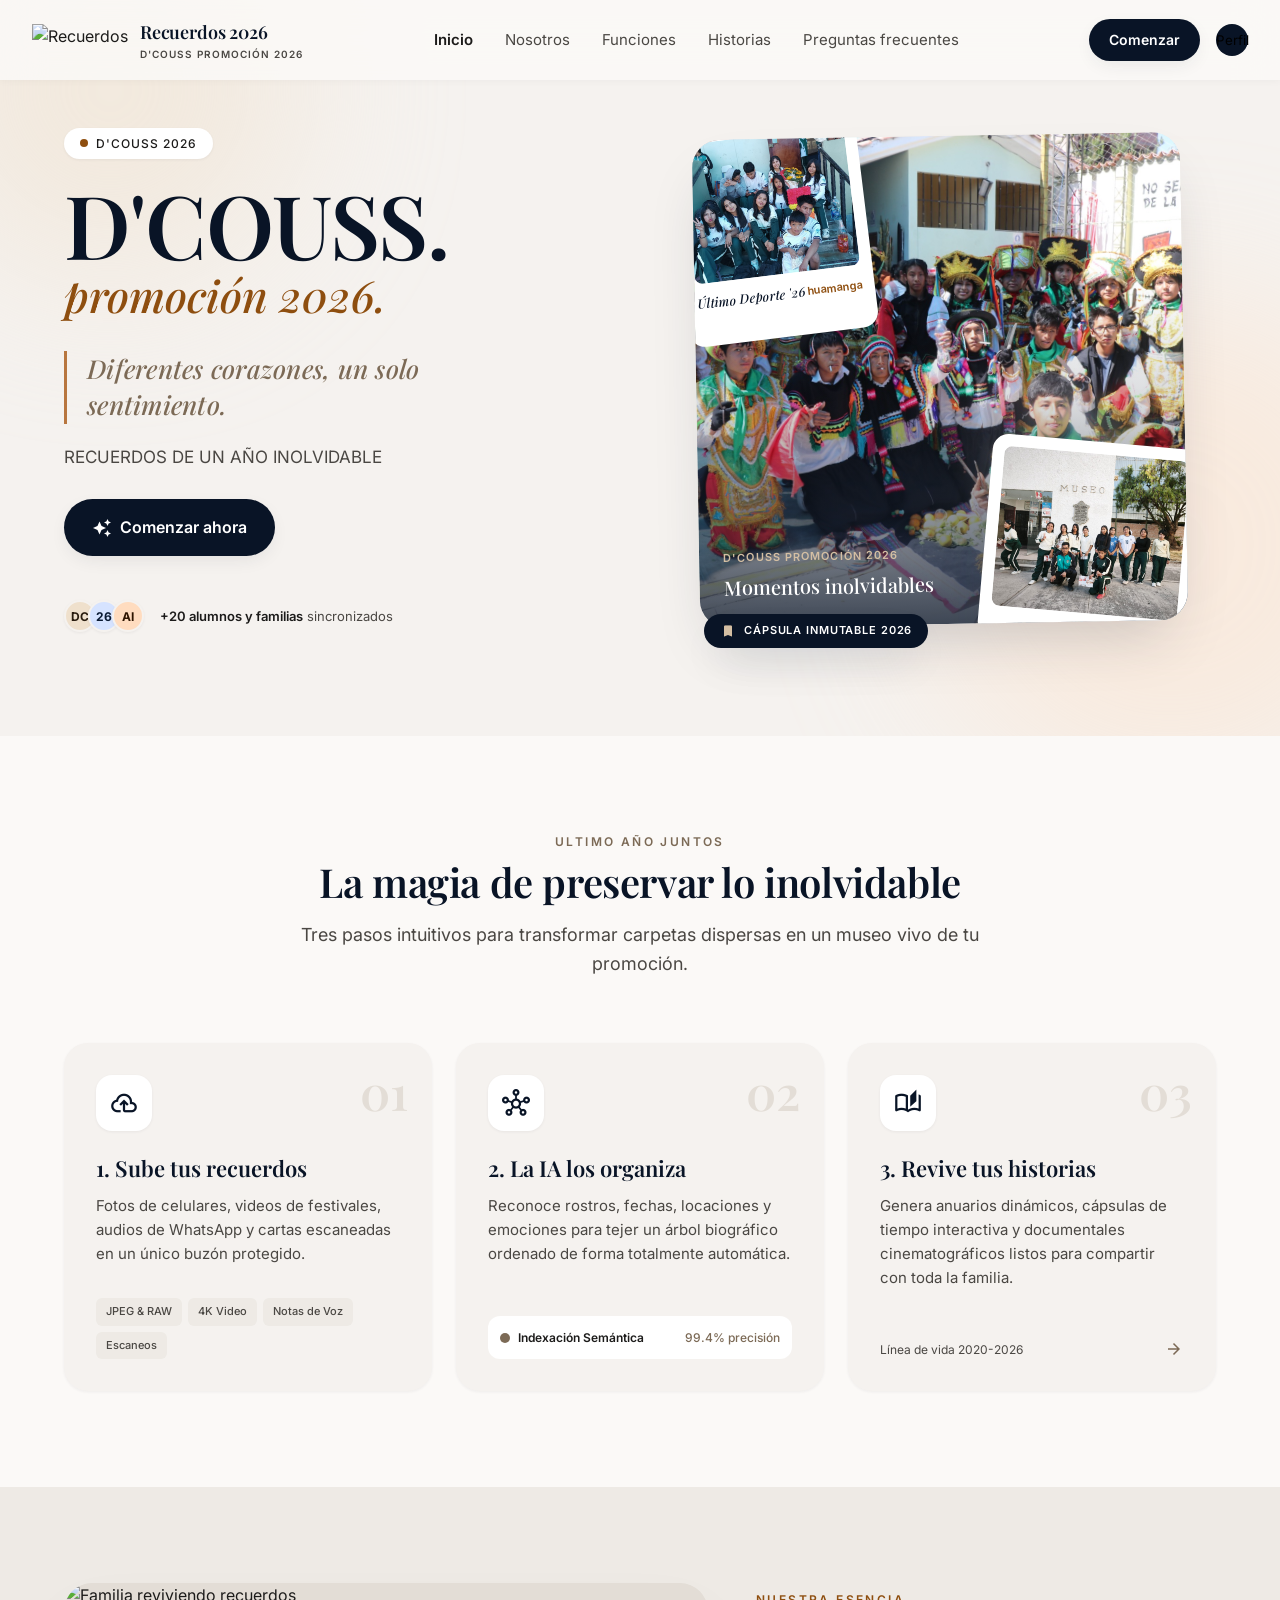
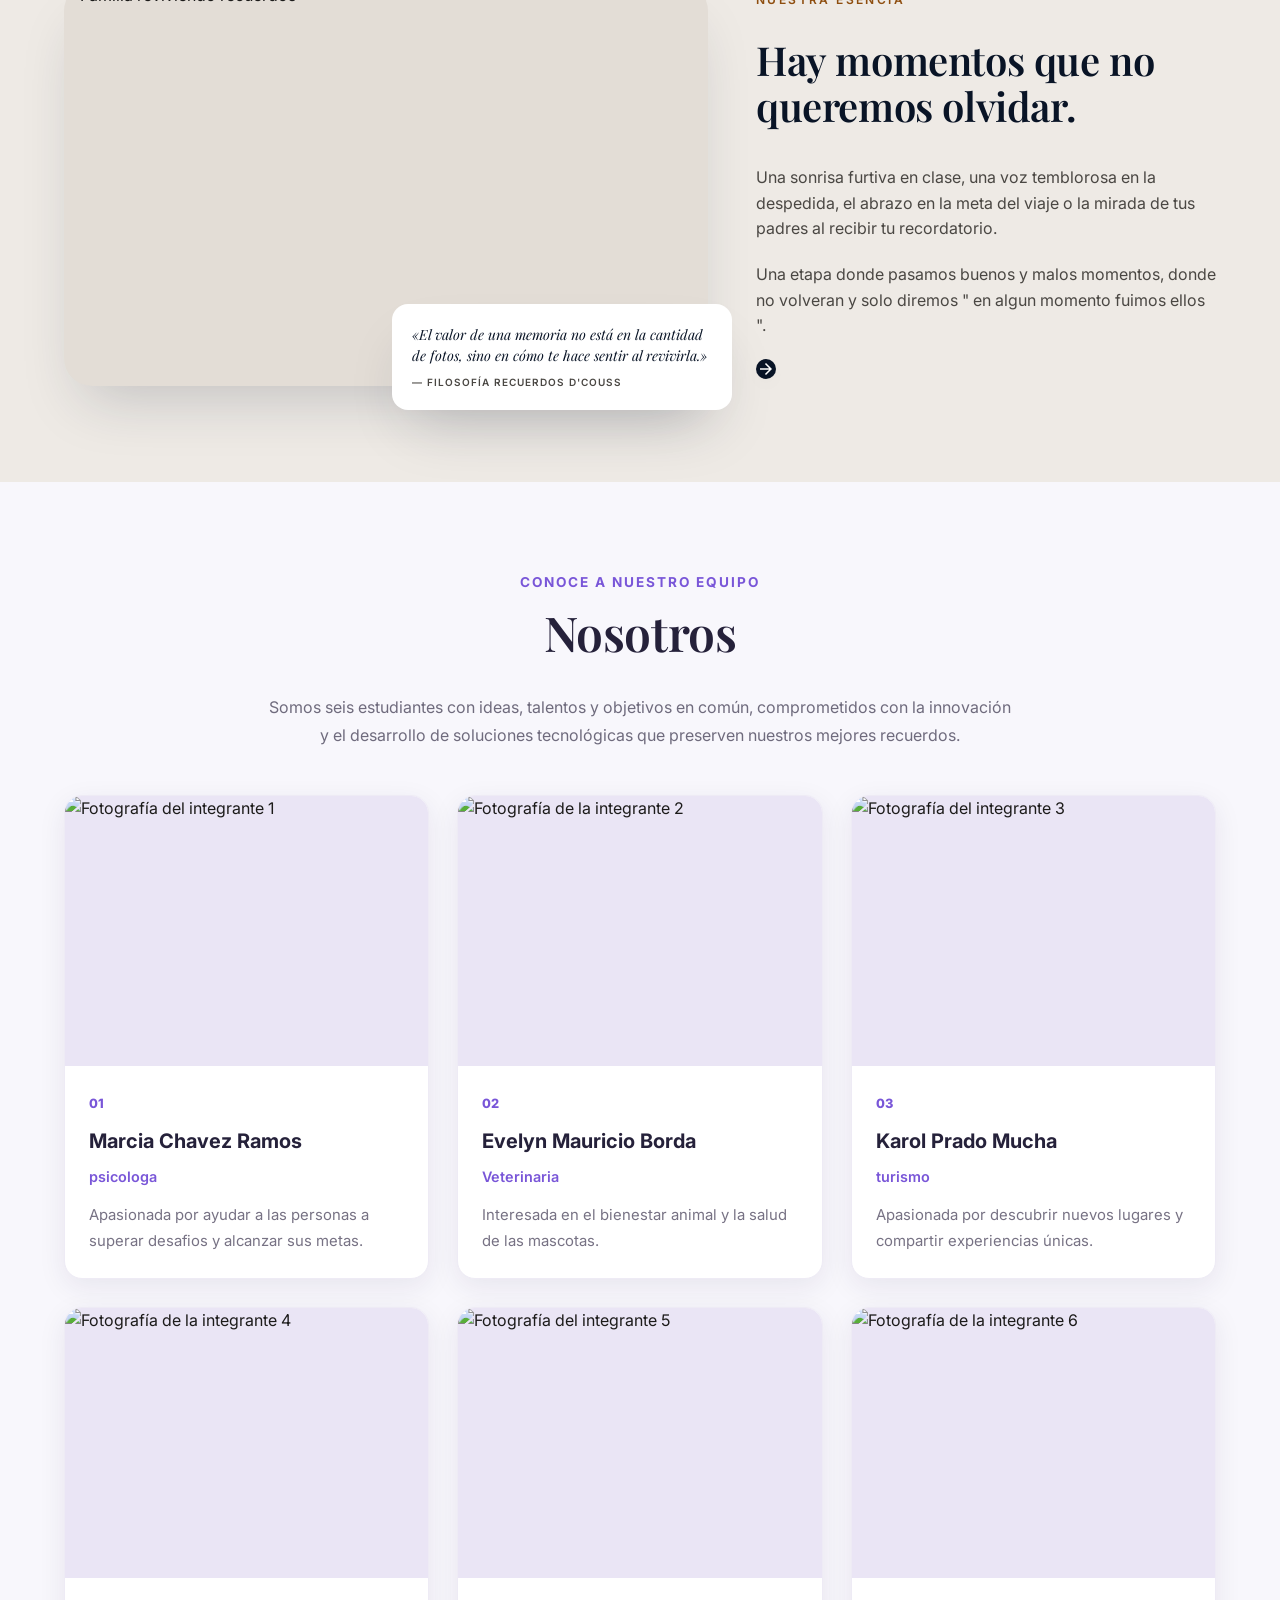
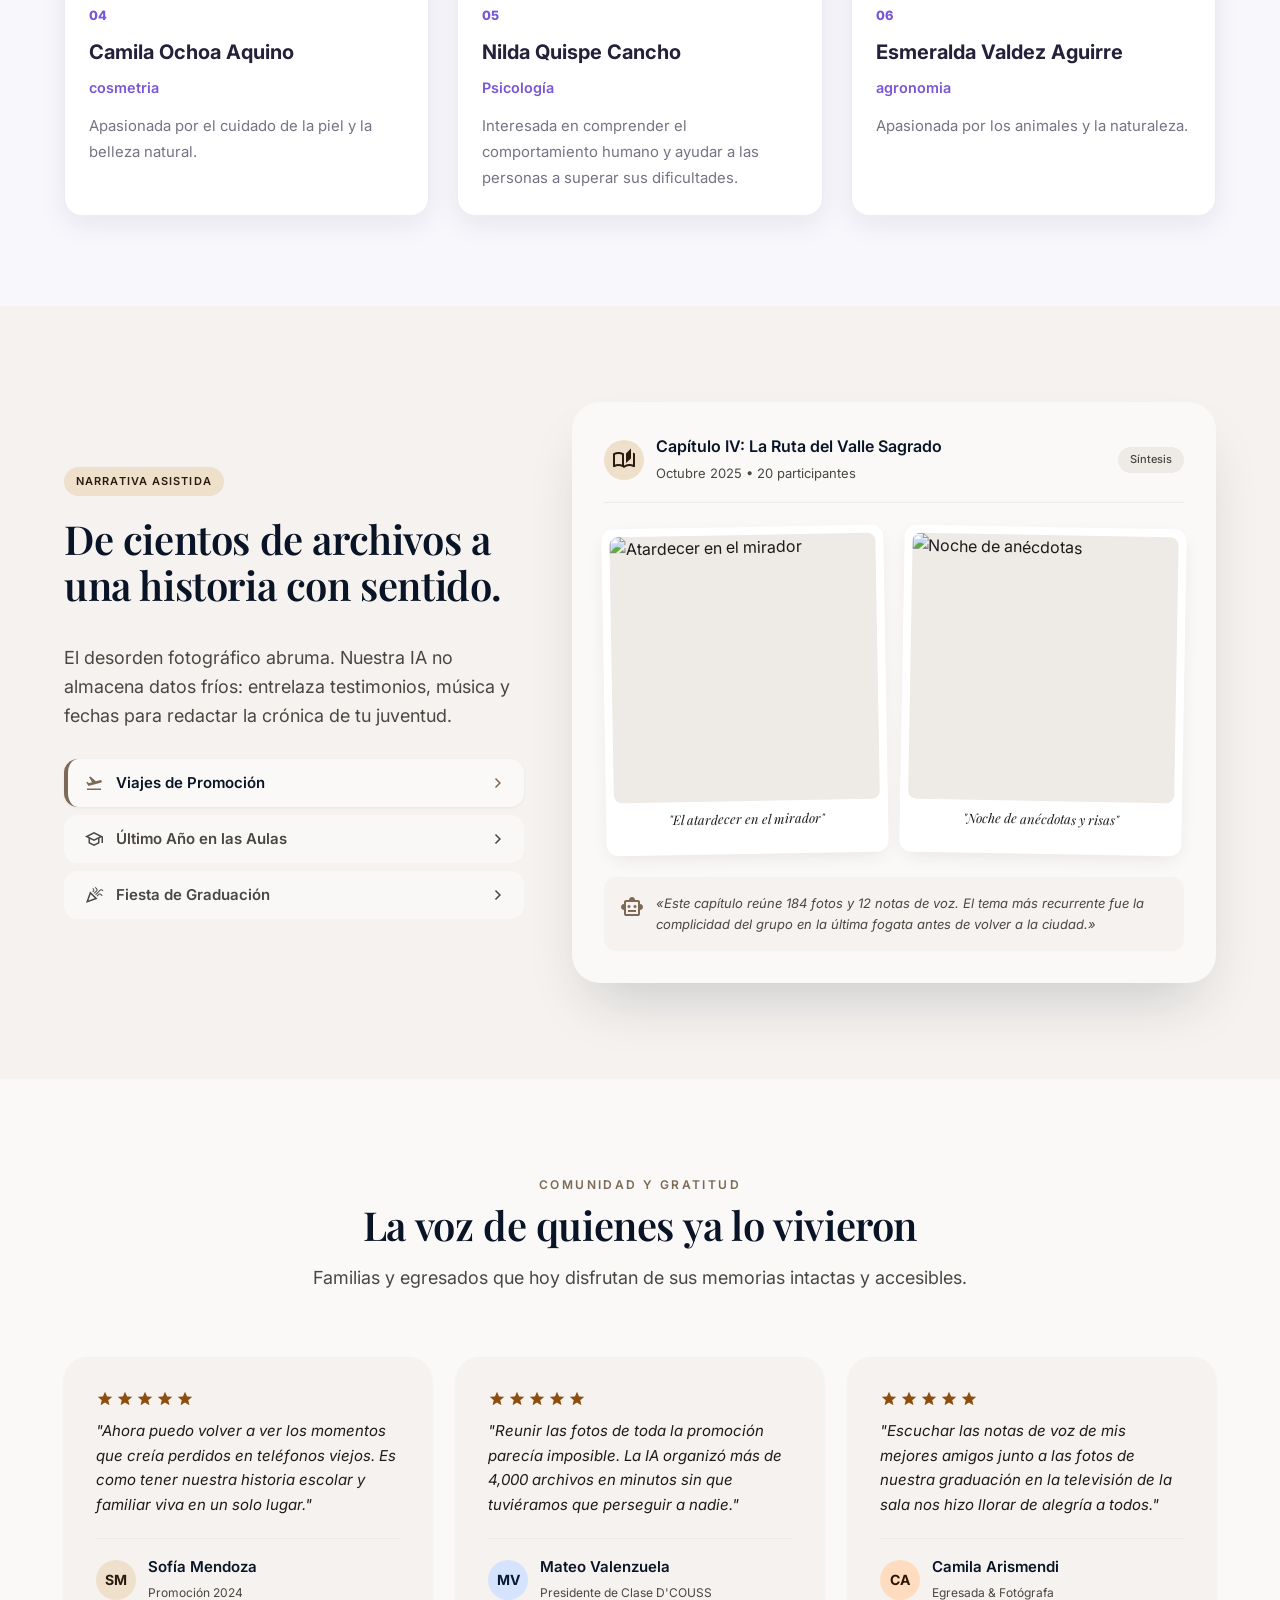
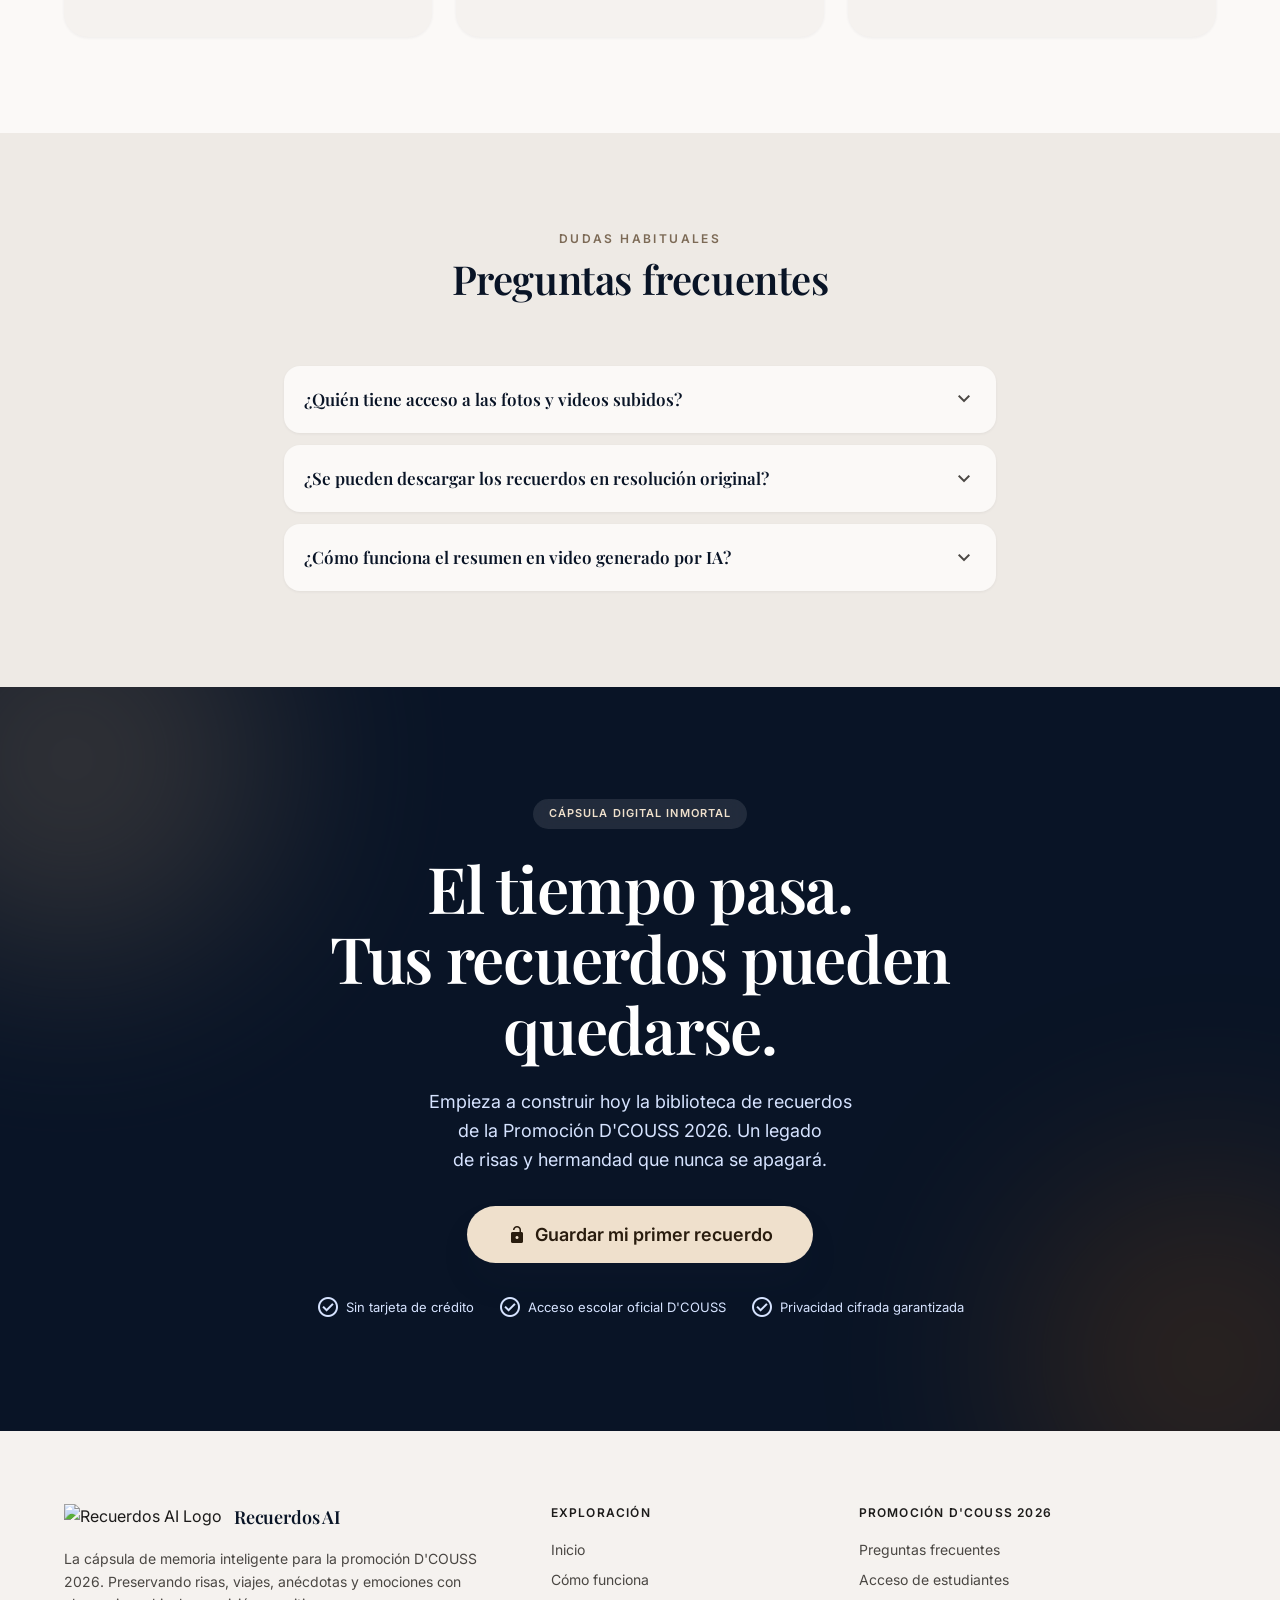
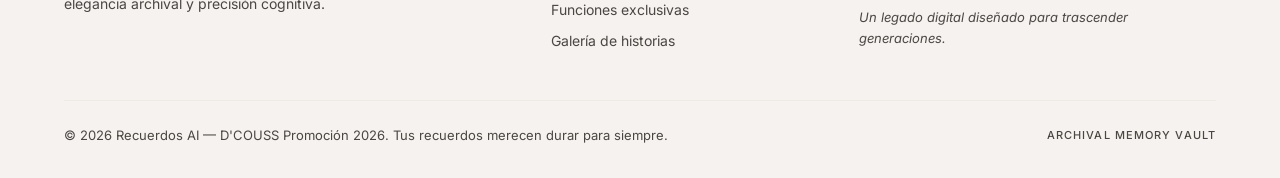
==== index.html @ 7486d82f "first commit" ====
<!DOCTYPE html>
<html lang="es">
<head>
  <meta charset="utf-8">
  <meta content="width=device-width, initial-scale=1.0" name="viewport">
  <meta content="web_standard" name="shell-type">
  <title>Recuerdos  - D'COUSS Promoción 2026</title>

  <link href="https://fonts.googleapis.com/css2?family=Material+Symbols+Outlined:opsz,wght,FILL,GRAD@20..48,100..700,0..1,-50..200" rel="stylesheet">
  <link href="https://fonts.googleapis.com" rel="preconnect">
  <link crossorigin="" href="https://fonts.gstatic.com" rel="preconnect">
  <link href="https://fonts.googleapis.com/css2?family=Inter:wght@400;500;600&family=Playfair+Display:ital,wght@0,500;0,600;1,400&display=swap" rel="stylesheet">
  <link href="https://fonts.googleapis.com/css2?family=Material+Symbols+Outlined:wght,FILL@100..700,0..1&display=swap" rel="stylesheet">

<link rel="stylesheet" href="styles.css">

  <script src="script.js" defer></script>
</head>
<body>

  <!-- HEADER -->
  <header class="header">
    <div class="header__container">
      <div class="brand">
        <img alt="Recuerdos " class="brand__logo" src="https://lh3.googleusercontent.com/aida-public/[base64]">
        <div class="brand__text">
          <span class="brand__name">Recuerdos 2026</span>
          <span class="brand__sub">D'COUSS Promoción 2026</span>
        </div>
      </div>

      <nav class="nav">
        <a aria-current="page" data-path="inicio" href="#">Inicio</a>
        <a data-path="como-funciona" href="Nosotros">Nosotros</a>
        <a data-path="funciones" href="#">Funciones</a>
        <a data-path="historias" href="#">Historias</a>
        <a data-path="preguntas-frecuentes" href="#">Preguntas frecuentes</a>
      </nav>

      <div class="header__actions">
        <a class="btn btn--primary btn--sm" data-path="comenzar" href="#">Comenzar</a>
        <div class="avatar">
          <a href="perfil.html" class="btn">
    <button type="button">Perfil</button>
</a>
        </div>
      </div>
    </div>
  </header>

  <main>

    <!-- HERO SECTION -->
    <section class="hero">
      <div class="hero__glow hero__glow--left"></div>
      <div class="hero__glow hero__glow--right"></div>

      <div class="container">
        <div class="hero__grid">

          <div class="hero__content">
            <div class="badge">
              <span class="badge__dot"></span>
              <span> D'COUSS 2026</span>
            </div>

            <div class="hero__titles">
              <h1 class="hero__title">D'COUSS.</h1>
              <p class="hero__subtitle">promoción 2026.</p>
            </div>
<p class="hero__tagline">Diferentes corazones, un solo sentimiento.</p>
        
            <p class="hero__description">
              RECUERDOS DE UN AÑO INOLVIDABLE
            </p>

            <div class="hero__cta-group">
              <a class="btn btn--primary btn--lg" href="#comenzar">
                <span class="material-symbols-outlined icon-filled">auto_awesome</span>
                <span>Comenzar ahora</span>
              </a>
              
                
              </a>
            </div>

            <div class="hero__trust">
              <div class="avatars">
                <div class="avatar-badge avatar-badge--secondary">DC</div>
                <div class="avatar-badge avatar-badge--primary">26</div>
                <div class="avatar-badge avatar-badge--tertiary">AI</div>
              </div>
              <p><strong>+20 alumnos y familias</strong> sincronizados</p>
            </div>
          </div>

          <div class="hero__visual">
            <div class="visual-stack">

              <div class="visual-main">
                <img alt="Ceremonia de graduación" src="foto 3 .jpg">
                <div class="visual-main__overlay"></div>
                <div class="visual-main__info">
                  <div>
                    <span class="visual-main__eyebrow">D'COUSS Promoción 2026</span>
                    <p class="visual-main__title">Momentos inolvidables
                  </div>
                  
              </div>
              <div class="polaroid polaroid--top-left">
                <div class="polaroid__img">
                  <img alt="Último Deporte" src="foto 4 .jpg">
                </div>
                <div class="polaroid__caption">
                  <span class="polaroid__title">Último Deporte '26</span>
                  <span class="polaroid__tag">huamanga
                </div>
              </div>

              <div class="polaroid polaroid--bottom-right">
                <div class="polaroid__img polaroid__img--audio">
                  <img alt="VISITA AL MUSEO" src="foto 6 .jpg"
                  >
                    <span class="audio-tag__dot"></span> 
                  </div>
                </div>
                <div class="polaroid__caption polaroid__caption--stack">
                  <span class="polaroid__title">Anuario &amp; Dedicatorias</span>
                  <span class="polaroid__sub">Voz y transcripción lista</span>
                </div>
              </div>

              <div class="center-tag">
                <span class="material-symbols-outlined icon-filled">bookmark</span>
                <span>Cápsula Inmutable 2026</span>
              </div>

            </div>
          </div>

        </div>
      </div>
    </section>

    <!-- HOW IT WORKS -->
    <section class="section" id="como-funciona">
      <div class="container">
        <div class="section__head">
          <span class="eyebrow">Ultimo año juntos</span>
          <h2 class="section__title">La magia de preservar lo inolvidable</h2>
          <p class="section__lead">Tres pasos intuitivos para transformar carpetas dispersas en un museo vivo de tu promoción.</p>
        </div>

        <div class="steps">
          <div class="step-card">
            <div class="step-card__number">01</div>
            <div class="icon-box">
              <span class="material-symbols-outlined icon-secondary">cloud_upload</span>
            </div>
            <h3>1. Sube tus recuerdos</h3>
            <p>Fotos de celulares, videos de festivales, audios de WhatsApp y cartas escaneadas en un único buzón protegido.</p>
            <div class="tags">
              <span class="tag">JPEG &amp; RAW</span>
              <span class="tag">4K Video</span>
              <span class="tag">Notas de Voz</span>
              <span class="tag">Escaneos</span>
            </div>
          </div>

          <div class="step-card">
            <div class="step-card__number">02</div>
            <div class="icon-box">
              <span class="material-symbols-outlined icon-tertiary">hub</span>
            </div>
            <h3>2. La IA los organiza</h3>
            <p>Reconoce rostros, fechas, locaciones y emociones para tejer un árbol biográfico ordenado de forma totalmente automática.</p>
            <div class="mini-panel">
              <div class="mini-panel__left">
                <span class="pulse-dot"></span>
                <span>Indexación Semántica</span>
              </div>
              <span class="mini-panel__right">99.4% precisión</span>
            </div>
          </div>

          <div class="step-card">
            <div class="step-card__number">03</div>
            <div class="icon-box">
              <span class="material-symbols-outlined">auto_stories</span>
            </div>
            <h3>3. Revive tus historias</h3>
            <p>Genera anuarios dinámicos, cápsulas de tiempo interactiva y documentales cinematográficos listos para compartir con toda la familia.</p>
            <div class="link-row">
              <span>Línea de vida 2020-2026</span>
              <span class="material-symbols-outlined link-row__arrow">arrow_forward</span>
            </div>
          </div>
        </div>
      </div>
    </section>

    <!-- EMOTIONAL IMPACT -->
    <section class="section section--alt">
      <div class="container">
        <div class="impact">
          <div class="impact__media">
            <div class="impact__image">
              <img alt="Familia reviviendo recuerdos" src="https://lh3.googleusercontent.com/aida-public/[base64]">
            </div>
            <div class="impact__quote">
              <p>«El valor de una memoria no está en la cantidad de fotos, sino en cómo te hace sentir al revivirla.»</p>
              <span>— Filosofía Recuerdos D'COUSS</span>
            </div>
          </div>

          <div class="impact__content">
            <span class="eyebrow eyebrow--tertiary">Nuestra Esencia</span>
            <h2 class="section__title">Hay momentos que no queremos olvidar.</h2>
            <p class="section__lead">Una sonrisa furtiva en clase, una voz temblorosa en la despedida, el abrazo en la meta del viaje o la mirada de tus padres al recibir tu recordatorio.</p>
            <p>Una etapa donde pasamos buenos y malos momentos, donde no volveran y solo diremos " en algun momento fuimos ellos ".</p>
            <a class="btn btn--primary" href="#comenzar">
            
              <span class="material-symbols-outlined">arrow_forward</span>
            </a>
          </div>
        </div>
      </div>
    </section>

    <!-- FEATURES GRID -->
    
<section class="nosotros" id="nosotros">
  <div class="container">

    <div class="section__head">
      <span class="eyebrow">Conoce a nuestro equipo</span>
      <h2 class="section__title">Nosotros</h2>
      <p class="section__lead">
        Somos seis estudiantes con ideas, talentos y objetivos en común,
        comprometidos con la innovación y el desarrollo de soluciones
        tecnológicas que preserven nuestros mejores recuerdos.
      </p>
    </div>

    <div class="nosotros-grid">

      <article class="nosotros-card">
        <img
          src="https://images.unsplash.com/photo-1500648767791-00dcc994a43e?auto=format&fit=crop&w=600&q=80"
          alt="Fotografía del integrante 1"
          class="nosotros-img"
        >
        <div class="nosotros-info">
          <span class="nosotros-numero">01</span>
          <h3>Marcia Chavez Ramos</h3>
          <h4>psicologa</h4>
          <p>
            Apasionada por ayudar a las personas a superar desafios y alcanzar sus metas.
          </p>
        </div>
      </article>

      <article class="nosotros-card">
        <img
          src="https://images.unsplash.com/photo-1534528741775-53994a69daeb?auto=format&fit=crop&w=600&q=80"
          alt="Fotografía de la integrante 2"
          class="nosotros-img"
        >
        <div class="nosotros-info">
          <span class="nosotros-numero">02</span>
          <h3>Evelyn Mauricio Borda</h3>
          <h4>Veterinaria</h4>
          <p>
            Interesada en el bienestar animal y la salud de las mascotas.
          </p>
        </div>
      </article>

      <article class="nosotros-card">
        <img
          src="https://images.unsplash.com/photo-1506794778202-cad84cf45f1d?auto=format&fit=crop&w=600&q=80"
          alt="Fotografía del integrante 3"
          class="nosotros-img"
        >
        <div class="nosotros-info">
          <span class="nosotros-numero">03</span>
          <h3>Karol Prado Mucha</h3>
          <h4>turismo</h4>
          <p>
            Apasionada por descubrir nuevos lugares y compartir experiencias únicas.
          </p>
        </div>
      </article>

      <article class="nosotros-card">
        <img
          src="https://images.unsplash.com/photo-1531123897727-8f129e1688ce?auto=format&fit=crop&w=600&q=80"
          alt="Fotografía de la integrante 4"
          class="nosotros-img"
        >
        <div class="nosotros-info">
          <span class="nosotros-numero">04</span>
          <h3>Camila Ochoa Aquino</h3>
          <h4>cosmetria</h4>
          <p>
            Apasionada por el cuidado de la piel y la belleza natural.
          </p>
        </div>
      </article>

      <article class="nosotros-card">
        <img
          src="https://images.unsplash.com/photo-1504257432389-52343af06ae3?auto=format&fit=crop&w=600&q=80"
          alt="Fotografía del integrante 5"
          class="nosotros-img"
        >
        <div class="nosotros-info">
          <span class="nosotros-numero">05</span>
          <h3>Nilda Quispe Cancho</h3>
          <h4>Psicología</h4>
          <p>
            Interesada en comprender el comportamiento humano y ayudar a las personas a superar sus dificultades.
          </p>
        </div>
      </article>

      <article class="nosotros-card">
        <img
          src="https://images.unsplash.com/photo-1544005313-94ddf0286df2?auto=format&fit=crop&w=600&q=80"
          alt="Fotografía de la integrante 6"
          class="nosotros-img"
        >
        <div class="nosotros-info">
          <span class="nosotros-numero">06</span>
          <h3> Esmeralda Valdez Aguirre</h3> </h3>
          <h4>agronomia</h4>
          <p>
            Apasionada por los animales y la naturaleza.
          </p>
        </div>
      </article>

    </div>
  </div>
</section>


    <!-- AI STORYTELLER -->
    <section class="section section--tinted" id="historias">
  <div class="container">
    <div class="storyteller">

      <div class="storyteller__side">
        <span class="pill">Narrativa Asistida</span>
        <h2 class="section__title">De cientos de archivos a una historia con sentido.</h2>
        <p class="section__lead">El desorden fotográfico abruma. Nuestra IA no almacena datos fríos: entrelaza testimonios, música y fechas para redactar la crónica de tu juventud.</p>

        <div class="tabs" id="category-tabs">
          <button class="tab tab--active" onclick="switchStoryTab(0)">
            <span class="tab__left">
              <span class="material-symbols-outlined icon-secondary">flight_takeoff</span>
              <span>Viajes de Promoción</span>
            </span>
            <span class="material-symbols-outlined">chevron_right</span>
          </button>

          <button class="tab" onclick="switchStoryTab(1)">
            <span class="tab__left">
              <span class="material-symbols-outlined">school</span>
              <span>Último Año en las Aulas</span>
            </span>
            <span class="material-symbols-outlined">chevron_right</span>
          </button>

          <button class="tab" onclick="switchStoryTab(2)">
            <span class="tab__left">
              <span class="material-symbols-outlined">celebration</span>
              <span>Fiesta de Graduación</span>
            </span>
            <span class="material-symbols-outlined">chevron_right</span>
          </button>
        </div>
      </div>

      <div class="storyteller__panel">
        <div class="panel">
          <div class="panel__head">
            <div class="panel__head-left">
              <div class="panel__icon">
                <span class="material-symbols-outlined">auto_stories</span>
              </div>
              <div>
                <h4 id="tab-title">Capítulo IV: La Ruta del Valle Sagrado</h4>
                <span id="tab-meta">Octubre 2025 • 20 participantes</span>
              </div>
            </div>
            <span class="panel__tag">Síntesis</span>
          </div>

          <!-- El mosaico se rellena dinámicamente desde JS -->
          <div class="panel__mosaic" id="tab-mosaic">
            <div class="polaroid-mini polaroid-mini--rotate-l">
              <div class="polaroid-mini__img">
                <img alt="Atardecer en el mirador" src="https://lh3.googleusercontent.com/aida-public/[base64]">
              </div>
              <p>"El atardecer en el mirador"</p>
            </div>
            <div class="polaroid-mini polaroid-mini--rotate-r">
              <div class="polaroid-mini__img">
                <img alt="Noche de anécdotas" src="https://lh3.googleusercontent.com/aida-public/[base64]">
              </div>
              <p>"Noche de anécdotas y risas"</p>
            </div>
          </div>

          <div class="panel__quote">
            <span class="material-symbols-outlined icon-secondary">smart_toy</span>
            <p id="tab-quote">«Este capítulo reúne 184 fotos y 12 notas de voz. El tema más recurrente fue la complicidad del grupo en la última fogata antes de volver a la ciudad.»</p>
          </div>
        </div>
      </div>

    </div>
  </div>
</section>

    <!-- TESTIMONIALS -->
    <section class="section">
      <div class="container">
        <div class="section__head">
          <span class="eyebrow">Comunidad y Gratitud</span>
          <h2 class="section__title">La voz de quienes ya lo vivieron</h2>
          <p class="section__lead">Familias y egresados que hoy disfrutan de sus memorias intactas y accesibles.</p>
        </div>

        <div class="testimonials">
          <div class="testimonial">
            <div class="stars">
              <span class="material-symbols-outlined icon-filled">star</span>
              <span class="material-symbols-outlined icon-filled">star</span>
              <span class="material-symbols-outlined icon-filled">star</span>
              <span class="material-symbols-outlined icon-filled">star</span>
              <span class="material-symbols-outlined icon-filled">star</span>
            </div>
            <p class="testimonial__text">"Ahora puedo volver a ver los momentos que creía perdidos en teléfonos viejos. Es como tener nuestra historia escolar y familiar viva en un solo lugar."</p>
            <div class="testimonial__author">
              <div class="author-badge author-badge--secondary">SM</div>
              <div>
                <p class="author-badge__name">Sofía Mendoza</p>
                <span class="author-badge__role">Promoción 2024</span>
              </div>
            </div>
          </div>

          <div class="testimonial">
            <div class="stars">
              <span class="material-symbols-outlined icon-filled">star</span>
              <span class="material-symbols-outlined icon-filled">star</span>
              <span class="material-symbols-outlined icon-filled">star</span>
              <span class="material-symbols-outlined icon-filled">star</span>
              <span class="material-symbols-outlined icon-filled">star</span>
            </div>
            <p class="testimonial__text">"Reunir las fotos de toda la promoción parecía imposible. La IA organizó más de 4,000 archivos en minutos sin que tuviéramos que perseguir a nadie."</p>
            <div class="testimonial__author">
              <div class="author-badge author-badge--primary">MV</div>
              <div>
                <p class="author-badge__name">Mateo Valenzuela</p>
                <span class="author-badge__role">Presidente de Clase D'COUSS</span>
              </div>
            </div>
          </div>

          <div class="testimonial">
            <div class="stars">
              <span class="material-symbols-outlined icon-filled">star</span>
              <span class="material-symbols-outlined icon-filled">star</span>
              <span class="material-symbols-outlined icon-filled">star</span>
              <span class="material-symbols-outlined icon-filled">star</span>
              <span class="material-symbols-outlined icon-filled">star</span>
            </div>
            <p class="testimonial__text">"Escuchar las notas de voz de mis mejores amigos junto a las fotos de nuestra graduación en la televisión de la sala nos hizo llorar de alegría a todos."</p>
            <div class="testimonial__author">
              <div class="author-badge author-badge--tertiary">CA</div>
              <div>
                <p class="author-badge__name">Camila Arismendi</p>
                <span class="author-badge__role">Egresada &amp; Fotógrafa</span>
              </div>
            </div>
          </div>
        </div>
      </div>
    </section>

    <!-- FAQ -->
    <section class="section section--alt" id="preguntas-frecuentes">
      <div class="container container--narrow">
        <div class="section__head">
          <span class="eyebrow">Dudas Habituales</span>
          <h2 class="section__title">Preguntas frecuentes</h2>
        </div>

        <div class="faq">
          <details class="faq__item">
            <summary>
              <span>¿Quién tiene acceso a las fotos y videos subidos?</span>
              <span class="material-symbols-outlined faq__icon">expand_more</span>
            </summary>
            <p>Solo los miembros acreditados de la promoción D'COUSS 2026 y sus familiares invitados mediante enlace verificado. Tu privacidad es inquebrantable.</p>
          </details>

          <details class="faq__item">
            <summary>
              <span>¿Se pueden descargar los recuerdos en resolución original?</span>
              <span class="material-symbols-outlined faq__icon">expand_more</span>
            </summary>
            <p>Sí. Todo el material conserva su peso y nitidez original para que puedas imprimir álbumes físicos o conservarlos en discos de respaldo personal.</p>
          </details>

          <details class="faq__item">
            <summary>
              <span>¿Cómo funciona el resumen en video generado por IA?</span>
              <span class="material-symbols-outlined faq__icon">expand_more</span>
            </summary>
            <p>La inteligencia artificial detecta los mejores momentos, sincroniza la música adecuada y genera un cortometraje documental de la promoción listo para proyectarse en la fiesta final.</p>
          </details>
        </div>
      </div>
    </section>

    <!-- FINAL CTA -->
    <section class="cta" id="comenzar">
      <div class="cta__glow cta__glow--left"></div>
      <div class="cta__glow cta__glow--right"></div>

      <div class="container cta__content">
        <span class="cta__pill">Cápsula Digital Inmortal</span>
        <h2 class="cta__title">El tiempo pasa.<br>Tus recuerdos pueden quedarse.</h2>
        <p class="cta__lead">Empieza a construir hoy la biblioteca de recuerdos de la Promoción D'COUSS 2026. Un legado de risas y hermandad que nunca se apagará.</p>

        <button class="btn btn--secondary btn--xl">
          <span class="material-symbols-outlined icon-filled">lock_open</span>
          <span>Guardar mi primer recuerdo</span>
        </button>

        <div class="cta__markers">
          <span><span class="material-symbols-outlined">check_circle</span> Sin tarjeta de crédito</span>
          <span><span class="material-symbols-outlined">check_circle</span> Acceso escolar oficial D'COUSS</span>
          <span><span class="material-symbols-outlined">check_circle</span> Privacidad cifrada garantizada</span>
        </div>
      </div>
    </section>

  </main>

  <!-- FOOTER -->
  <footer class="footer">
    <div class="container">
      <div class="footer__grid">

        <div class="footer__col footer__col--brand">
          <div class="brand">
            <img alt="Recuerdos AI Logo" class="brand__logo brand__logo--sm" src="https://lh3.googleusercontent.com/aida-public/[base64]">
            <span class="brand__name">Recuerdos AI</span>
          </div>
          <p>La cápsula de memoria inteligente para la promoción D'COUSS 2026. Preservando risas, viajes, anécdotas y emociones con elegancia archival y precisión cognitiva.</p>
        </div>

        <div class="footer__col">
          <span class="footer__title">Exploración</span>
          <a data-path="inicio" href="#">Inicio</a>
          <a data-path="como-funciona" href="#">Cómo funciona</a>
          <a data-path="funciones" href="#">Funciones exclusivas</a>
          <a data-path="historias" href="#">Galería de historias</a>
        </div>

        <div class="footer__col">
          <span class="footer__title">Promoción D'COUSS 2026</span>
          <a data-path="preguntas-frecuentes" href="#">Preguntas frecuentes</a>
          <a data-path="comenzar" href="#">Acceso de estudiantes</a>
          <span class="footer__note">Un legado digital diseñado para trascender generaciones.</span>
        </div>

      </div>

      <div class="footer__bottom">
        <p>© 2026 Recuerdos AI — D'COUSS Promoción 2026. Tus recuerdos merecen durar para siempre.</p>
        <span>Archival Memory Vault</span>
      </div>
    </div>
  </footer>

</body>
</html>
---- styles.css ----
/* =========================================================
   RECUERDOS AI — D'COUSS Promoción 2026
   styles.css COMPLETO
   ========================================================= */

/* ---------- RESET / BASE ---------- */
*, *::before, *::after { box-sizing: border-box; margin: 0; padding: 0; }

:root {
  --surface: #fbf9f7;
  --surface-container-lowest: #ffffff;
  --surface-container-low: #f5f2ef;
  --surface-container: #eeeae5;
  --surface-container-highest: #e3ddd6;

  --primary: #091426;
  --primary-container: #1f2b3f;
  --on-primary: #ffffff;
  --primary-fixed: #d6e3ff;
  --on-primary-fixed: #0a1a33;

  --secondary: #7c6a56;
  --secondary-fixed: #efe0cc;
  --secondary-fixed-dim: #d4bfa3;
  --on-secondary: #ffffff;
  --on-secondary-fixed: #291c0e;

  --tertiary: #b8763f;
  --tertiary-fixed: #ffdcbf;
  --on-tertiary-fixed: #2e1500;
  --on-tertiary-container: #8e4e0f;

  --on-surface: #1c1b1a;
  --on-surface-variant: #4a4743;

  --font-body: 'Inter', system-ui, -apple-system, sans-serif;
  --font-display: 'Playfair Display', Georgia, serif;

  --radius-sm: 8px;
  --radius-md: 16px;
  --radius-lg: 24px;
  --radius-xl: 28px;
  --radius-full: 999px;

  --shadow-sm: 0 1px 3px rgba(30,41,59,0.06);
  --shadow-md: 0 6px 20px -6px rgba(30,41,59,0.12);
  --shadow-lg: 0 20px 40px -12px rgba(30,41,59,0.18);
  --shadow-xl: 0 30px 60px -20px rgba(30,41,59,0.22);
}

html { scroll-behavior: smooth; }

body {
  font-family: var(--font-body);
  background: var(--surface);
  color: var(--on-surface);
  line-height: 1.6;
  -webkit-font-smoothing: antialiased;
  overflow-x: hidden;
}

img { max-width: 100%; display: block; }
a { text-decoration: none; color: inherit; }
button { font-family: inherit; cursor: pointer; border: none; background: none; }

::selection { background: var(--secondary-fixed); color: var(--on-secondary-fixed); }

/* ---------- UTILITIES ---------- */
.container {
  width: 100%;
  max-width: 1200px;
  margin: 0 auto;
  padding: 0 24px;
}
.container--narrow { max-width: 760px; }

.section { padding: 96px 0; background: var(--surface); }
.section--alt { background: var(--surface-container); }
.section--tinted { background: var(--surface-container-low); }

.section__head {
  display: flex;
  flex-direction: column;
  align-items: center;
  text-align: center;
  max-width: 680px;
  margin: 0 auto 64px;
}

.eyebrow {
  font-size: 12px;
  font-weight: 600;
  letter-spacing: 0.2em;
  text-transform: uppercase;
  color: var(--secondary);
  margin-bottom: 8px;
  display: block;
}
.eyebrow--tertiary { color: var(--on-tertiary-container); }

.section__title {
  font-family: var(--font-display);
  font-size: 40px;
  line-height: 1.15;
  color: var(--primary);
  letter-spacing: -0.01em;
  font-weight: 600;
}

.section__lead {
  font-size: 18px;
  color: var(--on-surface-variant);
  margin-top: 16px;
}

.icon-filled { font-variation-settings: 'FILL' 1; }
.icon-secondary { color: var(--secondary); }
.icon-tertiary { color: var(--on-tertiary-container); }

/* ---------- BUTTONS ---------- */
.btn {
  display: inline-flex;
  align-items: center;
  justify-content: center;
  gap: 8px;
  font-weight: 600;
  border-radius: var(--radius-full);
  transition: all 0.25s ease;
  white-space: nowrap;
}
.btn .material-symbols-outlined { font-size: 20px; }

.btn--primary {
  background: var(--primary);
  color: var(--on-primary);
  box-shadow: var(--shadow-md);
}
.btn--primary:hover {
  background: var(--primary-container);
  transform: translateY(-2px);
  box-shadow: var(--shadow-lg);
}

.btn--secondary {
  background: var(--secondary-fixed);
  color: var(--on-secondary-fixed);
  box-shadow: var(--shadow-lg);
}
.btn--secondary:hover {
  background: var(--secondary);
  color: var(--on-secondary);
  transform: scale(1.03);
}

.btn--ghost {
  background: var(--surface-container-lowest);
  color: var(--primary);
  box-shadow: var(--shadow-sm);
}
.btn--ghost:hover { background: var(--surface-container); }

.btn--sm { padding: 10px 20px; font-size: 14px; }
.btn--lg { padding: 16px 28px; font-size: 16px; }
.btn--xl { padding: 18px 40px; font-size: 18px; }

/* ---------- HEADER ---------- */
.header {
  position: fixed;
  top: 0; left: 0; right: 0;
  z-index: 100;
  background: rgba(251, 249, 247, 0.85);
  backdrop-filter: blur(20px);
  -webkit-backdrop-filter: blur(20px);
  box-shadow: 0 1px 8px rgba(30,41,59,0.04);
}

.header__container {
  max-width: 1300px;
  margin: 0 auto;
  padding: 0 32px;
  height: 80px;
  display: flex;
  align-items: center;
  justify-content: space-between;
  gap: 24px;
}

.brand { display: flex; align-items: center; gap: 12px; }
.brand__logo { height: 32px; width: auto; object-fit: contain; }
.brand__logo--sm { height: 28px; }
.brand__text { display: flex; flex-direction: column; }
.brand__name {
  font-family: var(--font-display);
  font-size: 18px;
  font-weight: 600;
  color: var(--primary);
  letter-spacing: -0.01em;
}
.brand__sub {
  font-size: 10px;
  text-transform: uppercase;
  letter-spacing: 0.1em;
  color: var(--on-surface-variant);
  font-weight: 600;
}

.nav { display: none; align-items: center; gap: 32px; }
.nav a {
  font-size: 15px;
  color: var(--on-surface-variant);
  transition: color 0.2s ease;
}
.nav a:hover,
.nav a[aria-current="page"] { color: var(--on-surface); font-weight: 600; }

.header__actions { display: flex; align-items: center; gap: 16px; }

.avatar {
  width: 32px; height: 32px;
  border-radius: 50%;
  background: var(--primary);
  display: flex;
  align-items: center;
  justify-content: center;
  color: var(--on-primary);
}
.avatar .material-symbols-outlined { font-size: 18px; }

@media (min-width: 1024px) { .nav { display: flex; } }

/* ---------- HERO ---------- */
.hero {
  position: relative;
  padding: 120px 0 96px;
  background: var(--surface-container-low);
  overflow: hidden;
}

.hero__glow {
  position: absolute;
  border-radius: 50%;
  filter: blur(80px);
  pointer-events: none;
}
.hero__glow--left {
  top: -100px; left: -80px;
  width: 380px; height: 380px;
  background: var(--secondary-fixed);
  opacity: 0.5;
}
.hero__glow--right {
  top: 40%; right: -140px;
  width: 500px; height: 500px;
  background: var(--tertiary-fixed);
  opacity: 0.35;
}

.hero__grid {
  position: relative;
  display: grid;
  grid-template-columns: 1fr;
  gap: 48px;
  align-items: center;
}

.hero__content {
  display: flex;
  flex-direction: column;
  align-items: flex-start;
  gap: 20px;
  z-index: 2;
}

.badge {
  display: inline-flex;
  align-items: center;
  gap: 8px;
  padding: 6px 16px;
  border-radius: var(--radius-full);
  background: var(--surface-container-lowest);
  box-shadow: var(--shadow-sm);
}
.badge__dot {
  width: 8px; height: 8px;
  border-radius: 50%;
  background: var(--on-tertiary-container);
  animation: pulse 2s infinite;
}
.badge span:last-child {
  font-size: 12px;
  font-weight: 500;
  letter-spacing: 0.08em;
  text-transform: uppercase;
  color: var(--on-surface);
}

@keyframes pulse {
  0%, 100% { opacity: 1; transform: scale(1); }
  50% { opacity: 0.5; transform: scale(0.9); }
}

.hero__titles { display: flex; flex-direction: column; }

.hero__title {
  font-family: var(--font-display);
  font-size: clamp(56px, 8vw, 88px);
  line-height: 1.02;
  color: var(--primary);
  letter-spacing: -0.02em;
  font-weight: 600;
}
.hero__subtitle {
  font-family: var(--font-display);
  font-style: italic;
  font-size: clamp(28px, 4vw, 44px);
  color: var(--on-tertiary-container);
  margin-top: -8px;
  font-weight: 500;
}

.hero__tagline { font-size: 22px; color: var(--on-surface-variant); font-weight: 400; }

.hero__description {
  font-size: 17px;
  color: var(--on-surface-variant);
  max-width: 540px;
  text-wrap: balance;
}

.hero__cta-group { display: flex; flex-wrap: wrap; gap: 16px; padding-top: 8px; }

.hero__trust { display: flex; align-items: center; gap: 16px; padding-top: 24px; }
.avatars { display: flex; }
.avatar-badge {
  width: 32px; height: 32px;
  border-radius: 50%;
  display: flex;
  align-items: center;
  justify-content: center;
  font-size: 12px;
  font-weight: 700;
  box-shadow: var(--shadow-sm);
  border: 2px solid var(--surface-container-low);
  margin-left: -8px;
}
.avatar-badge:first-child { margin-left: 0; }
.avatar-badge--secondary { background: var(--secondary-fixed); color: var(--on-secondary-fixed); }
.avatar-badge--primary { background: var(--primary-fixed); color: var(--on-primary-fixed); }
.avatar-badge--tertiary { background: var(--tertiary-fixed); color: var(--on-tertiary-fixed); }

.hero__trust p { font-size: 13px; color: var(--on-surface-variant); }
.hero__trust strong { color: var(--on-surface); font-weight: 600; }

.hero__visual { display: flex; justify-content: center; position: relative; margin-top: 24px; }

.visual-stack {
  position: relative;
  width: 100%;
  max-width: 520px;
  aspect-ratio: 1 / 1;
  display: flex;
  align-items: center;
  justify-content: center;
}

.visual-main {
  position: absolute;
  inset: 16px;
  border-radius: var(--radius-xl);
  overflow: hidden;
  box-shadow: var(--shadow-xl);
  transform: rotate(-1deg);
  transition: transform 0.5s ease;
  background: var(--surface-container);
}
.visual-main:hover { transform: rotate(0deg); }
.visual-main img { width: 100%; height: 100%; object-fit: cover; }

.visual-main__overlay {
  position: absolute;
  inset: 0;
  background: linear-gradient(to top, rgba(9,20,38,0.78) 0%, rgba(9,20,38,0.15) 45%, transparent 70%);
}
.visual-main__info {
  position: absolute;
  bottom: 24px; left: 24px; right: 24px;
  display: flex;
  justify-content: space-between;
  align-items: flex-end;
  color: var(--on-primary);
}
.visual-main__eyebrow {
  font-size: 11px;
  text-transform: uppercase;
  letter-spacing: 0.1em;
  color: var(--secondary-fixed-dim);
  font-weight: 600;
}
.visual-main__title {
  font-family: var(--font-display);
  font-size: 20px;
  font-weight: 500;
  margin-top: 2px;
}
.visual-main__counter {
  font-size: 12px;
  padding: 4px 12px;
  border-radius: var(--radius-full);
  background: rgba(255,255,255,0.2);
  backdrop-filter: blur(10px);
  font-weight: 600;
}

.polaroid {
  position: absolute;
  background: var(--surface-container-lowest);
  padding: 12px 12px 32px;
  border-radius: var(--radius-md);
  box-shadow: var(--shadow-xl);
  transition: transform 0.35s ease;
  z-index: 20;
}
.polaroid--top-left {
  top: -16px; left: -16px;
  width: 190px;
  transform: rotate(-6deg);
}
.polaroid--top-left:hover { transform: rotate(0deg); }
.polaroid--bottom-right {
  bottom: -24px; right: -8px;
  width: 210px;
  transform: rotate(6deg);
}
.polaroid--bottom-right:hover { transform: rotate(0deg); }

.polaroid__img {
  width: 100%;
  height: 140px;
  border-radius: var(--radius-sm);
  overflow: hidden;
  background: var(--surface-container);
  position: relative;
}
.polaroid--bottom-right .polaroid__img { height: 160px; }
.polaroid__img img { width: 100%; height: 100%; object-fit: cover; }

.polaroid__caption {
  margin-top: 10px;
  display: flex;
  align-items: center;
  justify-content: space-between;
}
.polaroid__caption--stack {
  flex-direction: column;
  align-items: flex-start;
  gap: 2px;
}

.polaroid__title {
  font-family: var(--font-display);
  font-style: italic;
  font-size: 13px;
  color: var(--primary);
  font-weight: 500;
}
.polaroid__tag { font-size: 11px; font-weight: 600; color: var(--on-tertiary-container); }
.polaroid__sub { font-size: 11px; color: var(--on-surface-variant); }

.audio-tag {
  position: absolute;
  top: 8px; right: 8px;
  background: rgba(9,20,38,0.8);
  backdrop-filter: blur(10px);
  color: var(--on-primary);
  font-size: 10px;
  font-weight: 600;
  text-transform: uppercase;
  padding: 3px 8px;
  border-radius: var(--radius-full);
  display: flex;
  align-items: center;
  gap: 5px;
}
.audio-tag__dot {
  width: 6px; height: 6px;
  border-radius: 50%;
  background: var(--secondary-fixed-dim);
}

.center-tag {
  position: absolute;
  bottom: -8px; left: 24px;
  z-index: 30;
  padding: 8px 16px;
  border-radius: var(--radius-full);
  background: var(--primary);
  color: var(--on-primary);
  box-shadow: var(--shadow-lg);
  display: flex;
  align-items: center;
  gap: 8px;
}
.center-tag .material-symbols-outlined {
  font-size: 16px;
  color: var(--secondary-fixed-dim);
}
.center-tag span:last-child {
  font-size: 11px;
  font-weight: 600;
  letter-spacing: 0.08em;
  text-transform: uppercase;
}

@media (min-width: 1024px) {
  .hero__grid { grid-template-columns: 1fr 1fr; }
  .hero__visual { margin-top: 0; }
}

/* ---------- STEPS ---------- */
.steps { display: grid; grid-template-columns: 1fr; gap: 24px; }

.step-card {
  position: relative;
  overflow: hidden;
  background: var(--surface-container-low);
  border-radius: var(--radius-lg);
  padding: 32px;
  display: flex;
  flex-direction: column;
  box-shadow: var(--shadow-sm);
  transition: box-shadow 0.3s ease;
}
.step-card:hover { box-shadow: var(--shadow-md); }

.step-card__number {
  position: absolute;
  top: 24px; right: 24px;
  font-family: var(--font-display);
  font-size: 48px;
  font-weight: 600;
  color: var(--surface-container-highest);
  user-select: none;
  line-height: 1;
}

.icon-box {
  width: 56px; height: 56px;
  border-radius: var(--radius-md);
  background: var(--surface-container-lowest);
  display: flex;
  align-items: center;
  justify-content: center;
  box-shadow: var(--shadow-sm);
  margin-bottom: 20px;
  transition: transform 0.3s ease;
}
.icon-box:hover { transform: scale(1.05); }
.icon-box .material-symbols-outlined { font-size: 28px; color: var(--primary); }
.icon-box--surface {
  width: 48px; height: 48px;
  border-radius: 12px;
  background: var(--surface);
}

.step-card h3 {
  font-family: var(--font-display);
  font-size: 22px;
  font-weight: 600;
  color: var(--primary);
  margin-bottom: 8px;
}
.step-card p {
  font-size: 15px;
  color: var(--on-surface-variant);
  margin-bottom: 20px;
  flex-grow: 1;
}

.tags { display: flex; flex-wrap: wrap; gap: 6px; margin-top: auto; padding-top: 12px; }
.tag {
  font-size: 11px;
  font-weight: 500;
  padding: 5px 10px;
  border-radius: 6px;
  background: var(--surface-container);
  color: var(--on-surface-variant);
}

.mini-panel {
  margin-top: auto;
  background: var(--surface-container-lowest);
  border-radius: 12px;
  padding: 12px;
  display: flex;
  align-items: center;
  justify-content: space-between;
}
.mini-panel__left {
  display: flex;
  align-items: center;
  gap: 8px;
  font-size: 12px;
  font-weight: 600;
  color: var(--on-surface);
}
.mini-panel__right { font-size: 12px; color: var(--secondary); font-weight: 500; }

.pulse-dot {
  width: 10px; height: 10px;
  border-radius: 50%;
  background: var(--secondary);
  animation: ping 1.5s cubic-bezier(0, 0, 0.2, 1) infinite;
}
@keyframes ping {
  75%, 100% { transform: scale(1.8); opacity: 0; }
}

.link-row {
  margin-top: auto;
  display: flex;
  align-items: center;
  justify-content: space-between;
  color: var(--primary);
  font-size: 15px;
  font-weight: 600;
}
.link-row span:first-child {
  font-size: 12px;
  color: var(--on-surface-variant);
  font-weight: 400;
}
.link-row__arrow {
  color: var(--secondary);
  font-size: 20px;
  transition: transform 0.3s ease;
}
.step-card:hover .link-row__arrow { transform: translateX(4px); }

@media (min-width: 768px) { .steps { grid-template-columns: repeat(3, 1fr); } }

/* ---------- IMPACT ---------- */
.impact {
  display: grid;
  grid-template-columns: 1fr;
  gap: 48px;
  align-items: center;
}
.impact__media { position: relative; }
.impact__image {
  border-radius: var(--radius-xl);
  overflow: hidden;
  box-shadow: var(--shadow-xl);
  background: var(--surface-container-highest);
  aspect-ratio: 16 / 10;
}
.impact__image img { width: 100%; height: 100%; object-fit: cover; }

.impact__quote {
  display: none;
  position: absolute;
  bottom: -24px; right: -24px;
  max-width: 340px;
  background: var(--surface-container-lowest);
  padding: 20px;
  border-radius: var(--radius-md);
  box-shadow: var(--shadow-xl);
}
.impact__quote p {
  font-family: var(--font-display);
  font-style: italic;
  font-size: 14px;
  color: var(--primary);
  line-height: 1.5;
}
.impact__quote span {
  display: block;
  margin-top: 8px;
  font-size: 10px;
  text-transform: uppercase;
  letter-spacing: 0.1em;
  color: var(--on-surface-variant);
  font-weight: 600;
}

.impact__content {
  display: flex;
  flex-direction: column;
  align-items: flex-start;
  gap: 20px;
}
.impact__content p { font-size: 16px; color: var(--on-surface-variant); }

@media (min-width: 640px) { .impact__quote { display: block; } }
@media (min-width: 1024px) { .impact { grid-template-columns: 7fr 5fr; } }

/* ---------- FEATURES ---------- */
.features { display: grid; grid-template-columns: 1fr; gap: 24px; }

.feature {
  background: var(--surface-container-low);
  border-radius: var(--radius-lg);
  padding: 32px;
  display: flex;
  flex-direction: column;
  box-shadow: var(--shadow-sm);
  transition: background 0.3s ease, transform 0.3s ease;
}
.feature:hover { background: var(--surface-container); transform: translateY(-2px); }

.feature h3 {
  font-family: var(--font-display);
  font-size: 20px;
  font-weight: 600;
  color: var(--primary);
  margin-bottom: 8px;
}
.feature p { font-size: 15px; color: var(--on-surface-variant); }

@media (min-width: 768px) { .features { grid-template-columns: repeat(2, 1fr); } }
@media (min-width: 1024px) { .features { grid-template-columns: repeat(3, 1fr); } }

/* ---------- STORYTELLER ---------- */
.storyteller {
  display: grid;
  grid-template-columns: 1fr;
  gap: 48px;
  align-items: center;
}
.storyteller__side { display: flex; flex-direction: column; gap: 20px; }

.pill {
  display: inline-block;
  padding: 6px 12px;
  border-radius: var(--radius-full);
  background: var(--secondary-fixed);
  color: var(--on-secondary-fixed);
  font-size: 11px;
  font-weight: 600;
  text-transform: uppercase;
  letter-spacing: 0.1em;
  width: fit-content;
}

.tabs { display: flex; flex-direction: column; gap: 8px; padding-top: 8px; }

.tab {
  display: flex;
  align-items: center;
  justify-content: space-between;
  padding: 14px 16px;
  border-radius: 14px;
  background: rgba(255,255,255,0.5);
  color: var(--on-surface-variant);
  font-size: 15px;
  font-weight: 600;
  text-align: left;
  transition: all 0.25s ease;
  border-left: 4px solid transparent;
}
.tab:hover { background: var(--surface); }
.tab--active {
  background: var(--surface);
  color: var(--primary);
  box-shadow: var(--shadow-sm);
  border-left-color: var(--secondary);
}
.tab__left { display: flex; align-items: center; gap: 12px; }
.tab .material-symbols-outlined { font-size: 20px; }
.tab--active .material-symbols-outlined { color: var(--secondary); }

.storyteller__panel { width: 100%; }

.panel {
  background: var(--surface);
  border-radius: var(--radius-xl);
  padding: 32px;
  box-shadow: var(--shadow-xl);
  display: flex;
  flex-direction: column;
  gap: 24px;
}
.panel__head {
  display: flex;
  align-items: center;
  justify-content: space-between;
  border-bottom: 1px solid var(--surface-container);
  padding-bottom: 16px;
  gap: 12px;
  flex-wrap: wrap;
}
.panel__head-left { display: flex; align-items: center; gap: 12px; }
.panel__icon {
  width: 40px; height: 40px;
  border-radius: 50%;
  background: var(--secondary-fixed);
  color: var(--on-secondary-fixed);
  display: flex;
  align-items: center;
  justify-content: center;
  flex-shrink: 0;
}
.panel__head h4 { font-size: 16px; font-weight: 600; color: var(--primary); }
.panel__head span#tab-meta { font-size: 13px; color: var(--on-surface-variant); }
.panel__tag {
  padding: 4px 12px;
  border-radius: var(--radius-full);
  background: var(--surface-container);
  font-size: 11px;
  font-weight: 500;
  color: var(--on-surface-variant);
}

.panel__mosaic { display: grid; grid-template-columns: 1fr 1fr; gap: 16px; }

.polaroid-mini {
  background: var(--surface-container-lowest);
  padding: 8px 8px 24px;
  border-radius: 12px;
  box-shadow: var(--shadow-md);
}
.polaroid-mini--rotate-l { transform: rotate(-1deg); }
.polaroid-mini--rotate-r { transform: rotate(1deg); }

.polaroid-mini__img {
  aspect-ratio: 1 / 1;
  border-radius: 8px;
  overflow: hidden;
  background: var(--surface-container);
}
.polaroid-mini__img img { width: 100%; height: 100%; object-fit: cover; }
.polaroid-mini p {
  font-family: var(--font-display);
  font-style: italic;
  font-size: 13px;
  text-align: center;
  color: var(--on-surface);
  margin-top: 8px;
}

.panel__quote {
  background: var(--surface-container-low);
  padding: 16px;
  border-radius: 12px;
  display: flex;
  align-items: flex-start;
  gap: 12px;
}
.panel__quote .material-symbols-outlined { margin-top: 2px; flex-shrink: 0; }
.panel__quote p {
  font-size: 13px;
  font-style: italic;
  color: var(--on-surface-variant);
  line-height: 1.6;
}

@media (min-width: 1024px) { .storyteller { grid-template-columns: 5fr 7fr; } }

/* ---------- TESTIMONIALS ---------- */
.testimonials { display: grid; grid-template-columns: 1fr; gap: 24px; }

.testimonial {
  background: var(--surface-container-low);
  border-radius: var(--radius-lg);
  padding: 32px;
  display: flex;
  flex-direction: column;
  justify-content: space-between;
  box-shadow: var(--shadow-sm);
}

.stars { display: flex; gap: 2px; color: var(--on-tertiary-container); margin-bottom: 12px; }
.stars .material-symbols-outlined { font-size: 18px; }

.testimonial__text {
  font-size: 15px;
  font-style: italic;
  color: var(--on-surface);
  margin-bottom: 20px;
  line-height: 1.65;
}
.testimonial__author {
  display: flex;
  align-items: center;
  gap: 12px;
  padding-top: 16px;
  border-top: 1px solid var(--surface-container);
}
.author-badge {
  width: 40px; height: 40px;
  border-radius: 50%;
  display: flex;
  align-items: center;
  justify-content: center;
  font-size: 14px;
  font-weight: 700;
}
.author-badge--secondary { background: var(--secondary-fixed); color: var(--on-secondary-fixed); }
.author-badge--primary { background: var(--primary-fixed); color: var(--on-primary-fixed); }
.author-badge--tertiary { background: var(--tertiary-fixed); color: var(--on-tertiary-fixed); }
.author-badge__name { font-size: 15px; font-weight: 600; color: var(--primary); }
.author-badge__role { font-size: 12px; color: var(--on-surface-variant); }

@media (min-width: 768px) { .testimonials { grid-template-columns: repeat(3, 1fr); } }

/* ---------- FAQ ---------- */
.faq { display: flex; flex-direction: column; gap: 12px; }

.faq__item {
  background: var(--surface);
  border-radius: var(--radius-md);
  padding: 20px;
  box-shadow: var(--shadow-sm);
  transition: box-shadow 0.3s ease;
  cursor: pointer;
}
.faq__item[open] { box-shadow: var(--shadow-md); }

.faq__item summary {
  display: flex;
  align-items: center;
  justify-content: space-between;
  list-style: none;
  font-family: var(--font-display);
  font-size: 17px;
  font-weight: 600;
  color: var(--primary);
  gap: 16px;
}
.faq__item summary::-webkit-details-marker { display: none; }

.faq__icon {
  color: var(--on-surface-variant);
  transition: transform 0.3s ease;
  flex-shrink: 0;
}
.faq__item[open] .faq__icon { transform: rotate(180deg); }

.faq__item p {
  margin-top: 12px;
  padding-top: 12px;
  border-top: 1px solid var(--surface-container);
  font-size: 15px;
  color: var(--on-surface-variant);
  line-height: 1.65;
}

/* ---------- FINAL CTA ---------- */
.cta {
  position: relative;
  overflow: hidden;
  background: var(--primary);
  color: var(--on-primary);
  padding: 112px 0;
}

.cta__glow {
  position: absolute;
  border-radius: 50%;
  filter: blur(100px);
  pointer-events: none;
}
.cta__glow--left {
  top: -128px; left: -128px;
  width: 400px; height: 400px;
  background: var(--secondary);
  opacity: 0.35;
}
.cta__glow--right {
  bottom: -128px; right: -128px;
  width: 400px; height: 400px;
  background: var(--on-tertiary-container);
  opacity: 0.25;
}

.cta__content {
  position: relative;
  max-width: 900px;
  display: flex;
  flex-direction: column;
  align-items: center;
  text-align: center;
}

.cta__pill {
  display: inline-block;
  padding: 6px 16px;
  border-radius: var(--radius-full);
  background: rgba(255,255,255,0.1);
  backdrop-filter: blur(10px);
  color: var(--secondary-fixed);
  font-size: 11px;
  font-weight: 600;
  text-transform: uppercase;
  letter-spacing: 0.1em;
  margin-bottom: 24px;
}

.cta__title {
  font-family: var(--font-display);
  font-size: clamp(36px, 6vw, 64px);
  line-height: 1.1;
  letter-spacing: -0.02em;
  color: var(--on-primary);
  max-width: 800px;
  font-weight: 600;
}

.cta__lead {
  font-size: 18px;
  color: var(--primary-fixed);
  max-width: 560px;
  margin: 24px auto 32px;
  text-wrap: balance;
}

.cta__markers {
  display: flex;
  flex-wrap: wrap;
  justify-content: center;
  gap: 24px;
  margin-top: 32px;
  color: var(--primary-fixed);
  font-size: 13px;
}
.cta__markers span { display: flex; align-items: center; gap: 6px; }

/* ---------- FOOTER ---------- */
.footer {
  background: var(--surface-container-low);
  padding: 72px 0 32px;
  box-shadow: 0 -1px 6px rgba(30,41,59,0.03);
}

/* ---------- FOOTER ---------- */
.footer {
  background: var(--surface-container-low);
  padding: 72px 0 32px;
  box-shadow: 0 -1px 6px rgba(30,41,59,0.03);
}

.footer__grid {
  display: grid;
  grid-template-columns: 1fr;
  gap: 40px;
  margin-bottom: 48px;
}

.footer__col {
  display: flex;
  flex-direction: column;
  gap: 8px;
}

.footer__col--brand {
  gap: 16px;
}

.footer__col--brand p {
  font-size: 14px;
  color: var(--on-surface-variant);
  max-width: 420px;
  line-height: 1.6;
}

.footer__title {
  font-size: 12px;
  font-weight: 600;
  text-transform: uppercase;
  letter-spacing: 0.1em;
  color: var(--on-surface);
  margin-bottom: 8px;
}

.footer__col a {
  font-size: 14px;
  color: var(--on-surface-variant);
  transition: color 0.2s ease;
}
.footer__col a:hover { color: var(--on-surface); }

.footer__note {
  font-size: 13px;
  color: var(--on-surface-variant);
  margin-top: 8px;
  font-style: italic;
}

.footer__bottom {
  padding-top: 24px;
  border-top: 1px solid var(--surface-container);
  display: flex;
  flex-direction: column;
  align-items: center;
  justify-content: space-between;
  gap: 12px;
  text-align: center;
}

.footer__bottom p {
  font-size: 13px;
  color: var(--on-surface-variant);
}

.footer__bottom span {
  font-size: 11px;
  font-weight: 500;
  text-transform: uppercase;
  letter-spacing: 0.1em;
  color: var(--on-surface-variant);
}

@media (min-width: 768px) {
  .footer__grid { grid-template-columns: 5fr 3fr 4fr; }
  .footer__bottom { flex-direction: row; text-align: left; }
}

/* ---------- HERO TAGLINE (mejorado) ---------- */
.hero__tagline {
  font-family: var(--font-display);
  font-style: italic;
  font-size: clamp(18px, 2.2vw, 26px);
  font-weight: 500;
  color: var(--secondary);
  letter-spacing: 0.01em;
  line-height: 1.4;
  max-width: 480px;
  position: relative;
  padding-left: 20px;
  border-left: 3px solid var(--tertiary);
}


/* SECCIÓN NOSOTROS */
.nosotros {
  padding: 90px 20px;
  background: #f8f7fc;
  scroll-margin-top: 90px;
}

.nosotros .container {
  max-width: 1200px;
  margin: 0 auto;
}

.nosotros .section__head {
  text-align: center;
  max-width: 750px;
  margin: 0 auto 45px;
}

.nosotros .eyebrow {
  display: inline-block;
  color: #7956d8;
  font-size: 0.85rem;
  font-weight: 700;
  text-transform: uppercase;
  letter-spacing: 2px;
  margin-bottom: 12px;
}

.nosotros .section__title {
  font-size: clamp(2rem, 4vw, 3rem);
  color: #25213a;
  margin-bottom: 16px;
}

.nosotros .section__lead {
  color: #6f6b7d;
  line-height: 1.8;
  font-size: 1rem;
}

/* GRID DE TARJETAS */
.nosotros-grid {
  display: grid;
  grid-template-columns: repeat(3, minmax(0, 1fr));
  gap: 28px;
}

/* TARJETA */
.nosotros-card {
  background: #fff;
  border-radius: 18px;
  overflow: hidden;
  box-shadow: 0 8px 28px rgba(39, 28, 75, 0.08);
  border: 1px solid #eeebf5;
  transition: transform 0.3s ease, box-shadow 0.3s ease;
}

.nosotros-card:hover {
  transform: translateY(-8px);
  box-shadow: 0 18px 38px rgba(39, 28, 75, 0.15);
}

/* IMAGEN */
.nosotros-img {
  display: block;
  width: 100%;
  height: 270px;
  object-fit: cover;
  object-position: center;
  background: #eae5f5;
}

/* CONTENIDO */
.nosotros-info {
  padding: 24px;
}

.nosotros-numero {
  display: inline-block;
  color: #7956d8;
  font-size: 0.8rem;
  font-weight: 800;
  margin-bottom: 10px;
}

.nosotros-info h3 {
  color: #25213a;
  font-size: 1.25rem;
  margin: 0 0 8px;
}

.nosotros-info h4 {
  color: #7956d8;
  font-size: 0.9rem;
  font-weight: 600;
  margin: 0 0 14px;
}

.nosotros-info p {
  color: #777284;
  font-size: 0.93rem;
  line-height: 1.75;
  margin: 0;
}

/* TABLETS */
@media (max-width: 900px) {
  .nosotros-grid {
    grid-template-columns: repeat(2, minmax(0, 1fr));
    gap: 22px;
  }
}

/* CELULARES */
@media (max-width: 580px) {
  .nosotros {
    padding: 65px 16px;
  }

  .nosotros-grid {
    grid-template-columns: 1fr;
    gap: 24px;
  }

  .nosotros-img {
    height: 300px;
  }

  .nosotros-info {
    padding: 22px;
  }
}

/* DESPLAZAMIENTO SUAVE */
html {
  scroll-behavior: smooth;
}
/* Animación de entrada del mosaico (desliza de izquierda a derecha) */
@keyframes mosaicSlideIn {
  from {
    opacity: 0;
    transform: translateX(-40px);
  }
  to {
    opacity: 1;
    transform: translateX(0);
  }
}

.panel__mosaic--slide {
  animation: mosaicSlideIn 0.55s cubic-bezier(0.22, 0.61, 0.36, 1) both;
}

/* Animación suave para título, meta y quote */
@keyframes fadeSlideIn {
  from {
    opacity: 0;
    transform: translateX(-16px);
  }
  to {
    opacity: 1;
    transform: translateX(0);
  }
}

.animate-fade-slide {
  animation: fadeSlideIn 0.45s ease-out both;
}
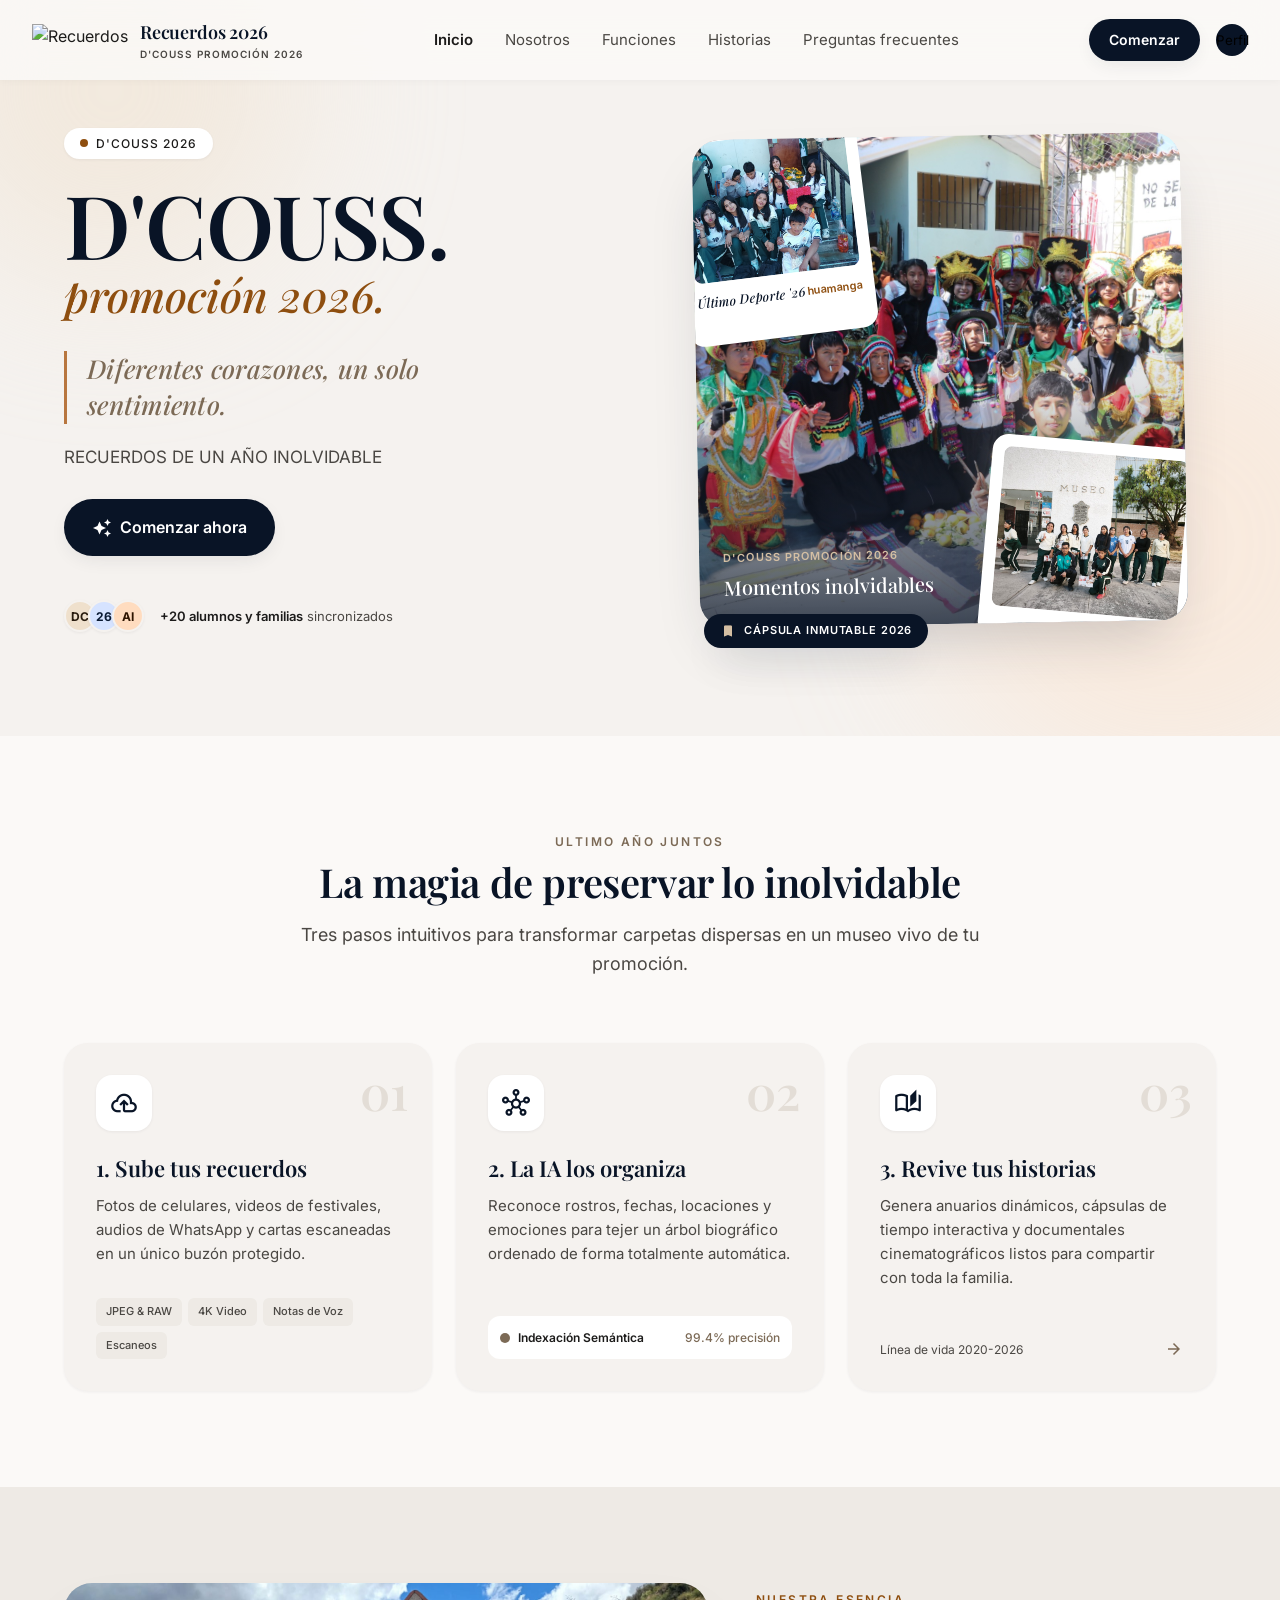
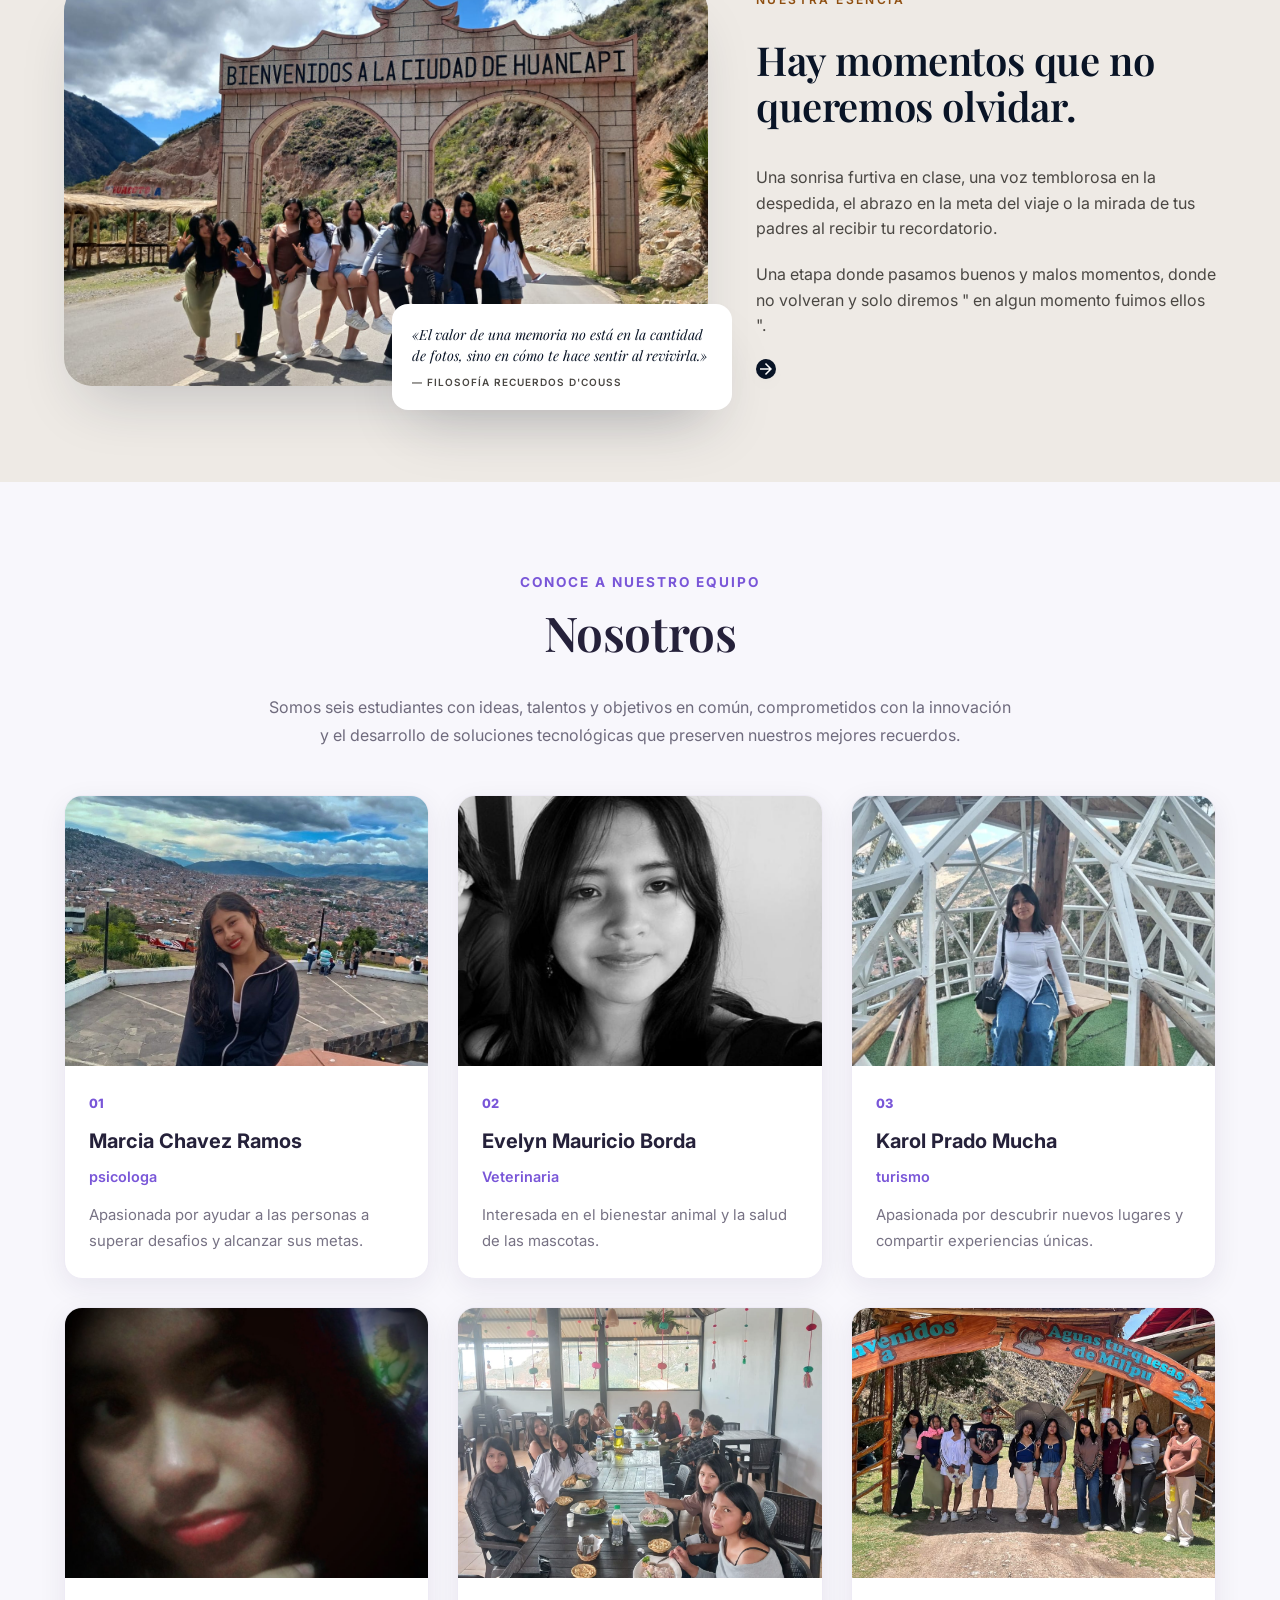
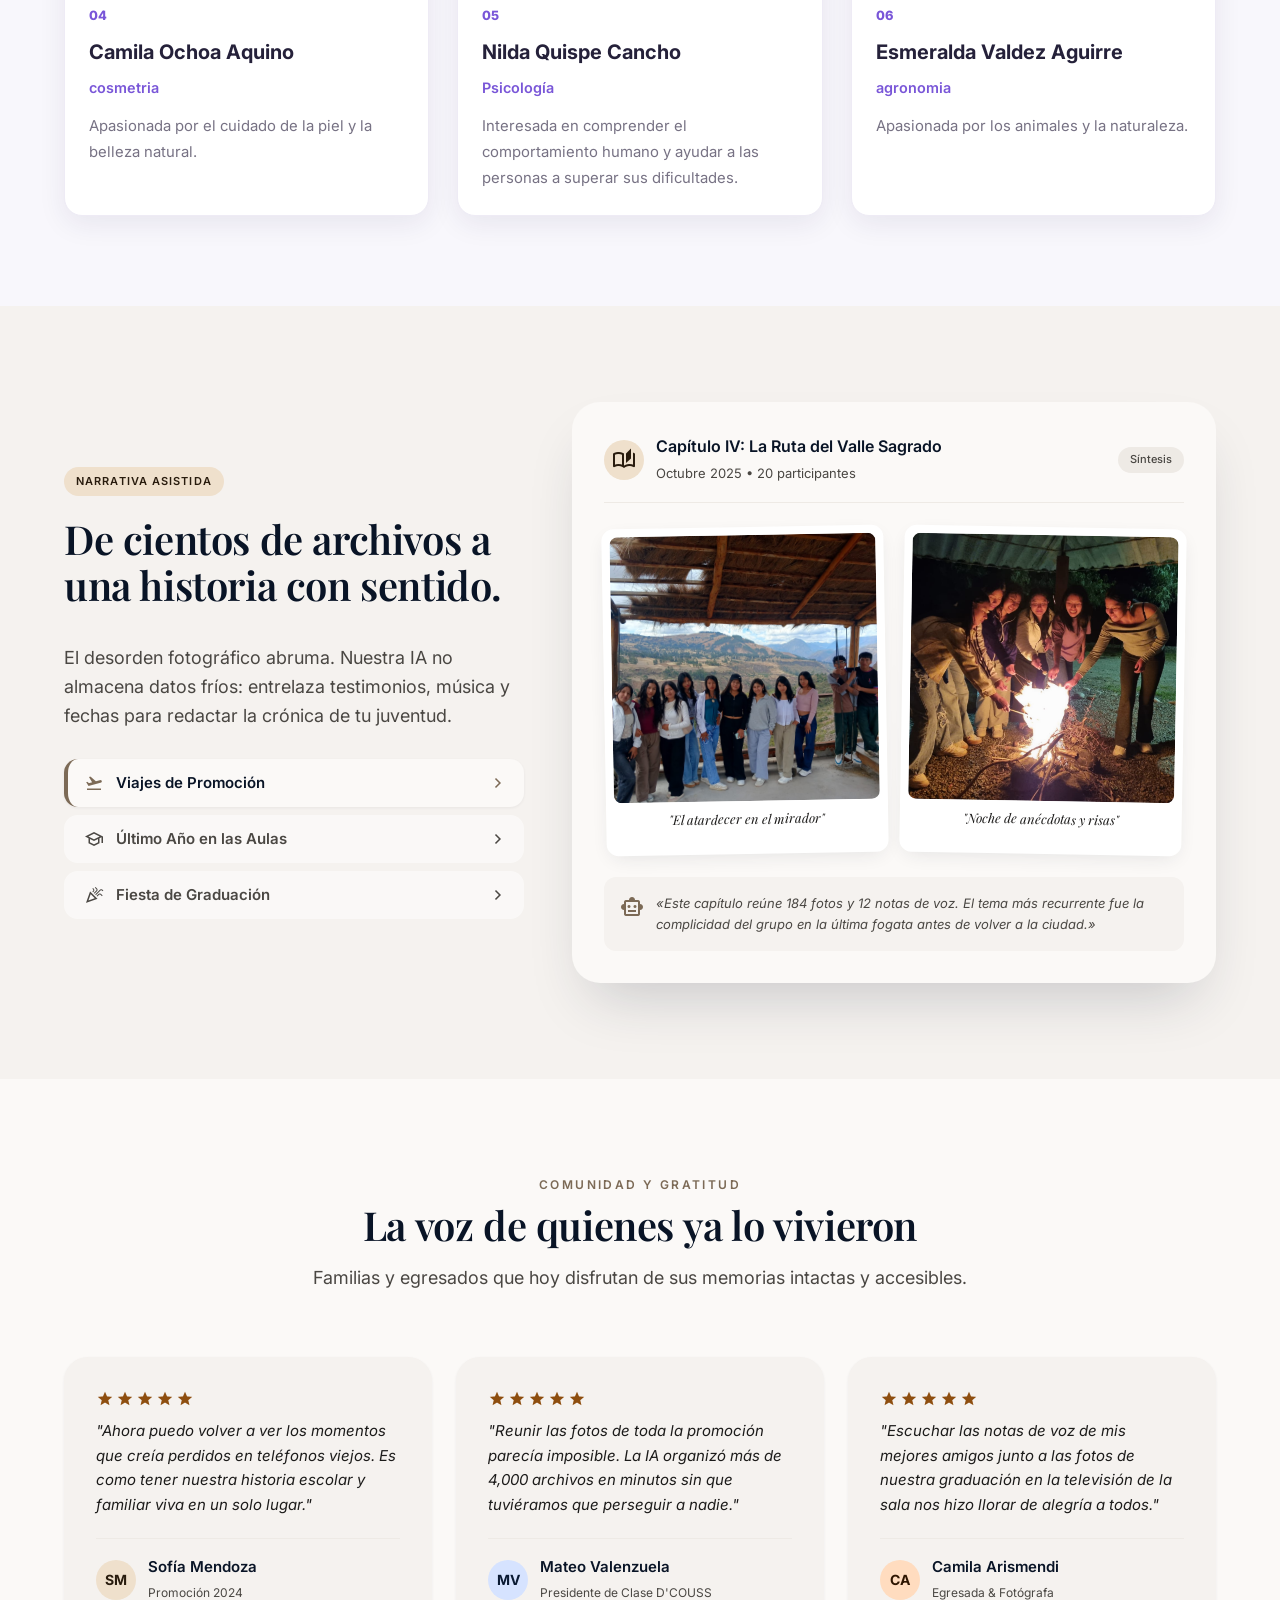
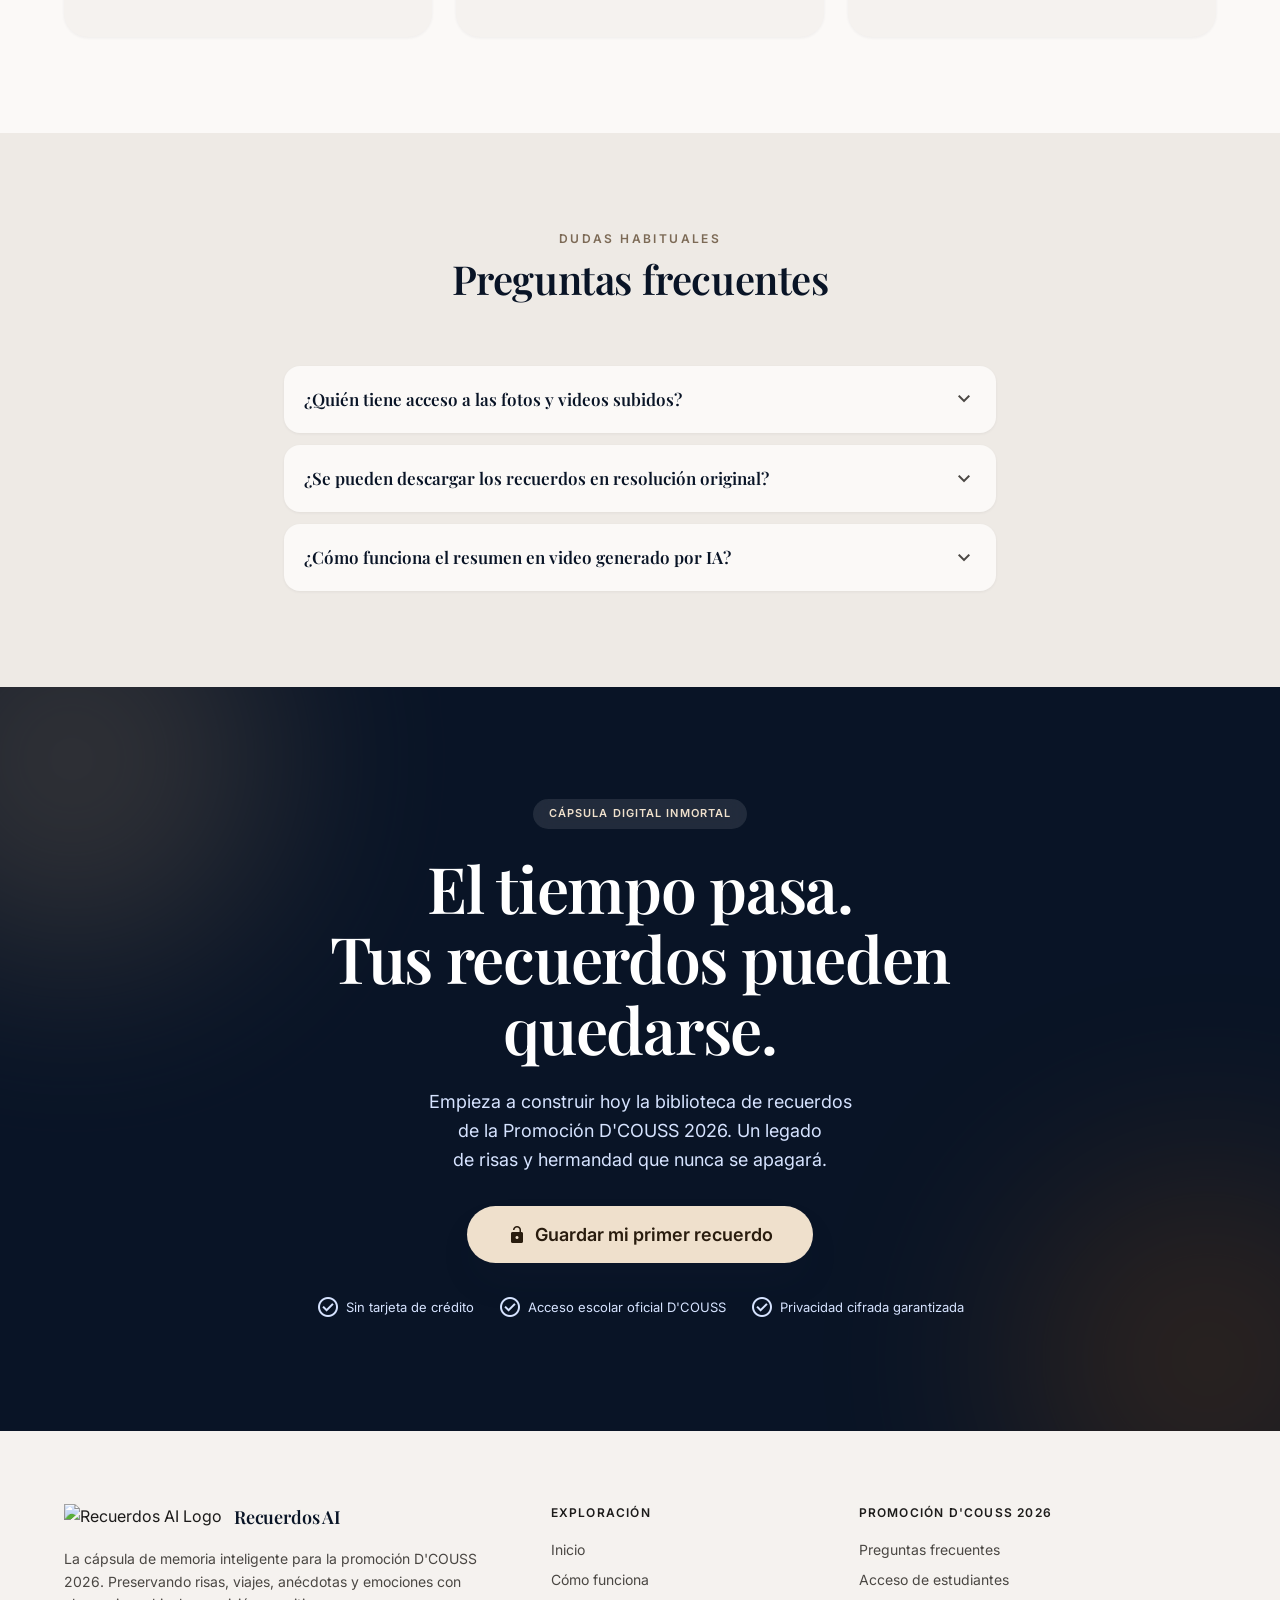
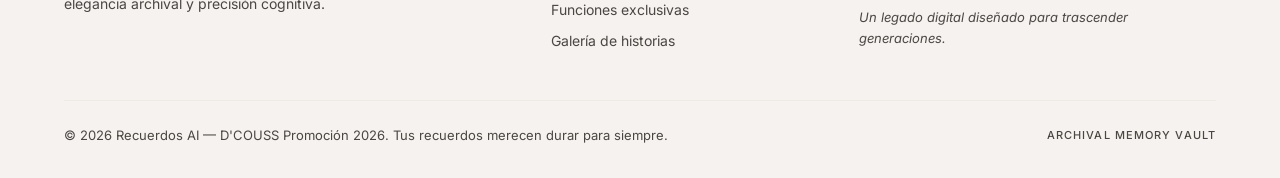
==== commit bc3209ed: "first commit" ====
--- a/index.html
+++ b/index.html
@@ -205,7 +205,7 @@
         <div class="impact">
           <div class="impact__media">
             <div class="impact__image">
-              <img alt="Familia reviviendo recuerdos" src="https://lh3.googleusercontent.com/aida-public/[base64]">
+              <img alt="Familia reviviendo recuerdos" src="WhatsApp Image 2026-11-10 at 1.23.11 PM (1).jpeg">
             </div>
             <div class="impact__quote">
               <p>«El valor de una memoria no está en la cantidad de fotos, sino en cómo te hace sentir al revivirla.»</p>
@@ -246,7 +246,7 @@
 
       <article class="nosotros-card">
         <img
-          src="https://images.unsplash.com/photo-1500648767791-00dcc994a43e?auto=format&fit=crop&w=600&q=80"
+          src="WhatsApp Image 2026-11-10 at 1.21.05 PM.jpeg"
           alt="Fotografía del integrante 1"
           class="nosotros-img"
         >
@@ -262,7 +262,7 @@
 
       <article class="nosotros-card">
         <img
-          src="https://images.unsplash.com/photo-1534528741775-53994a69daeb?auto=format&fit=crop&w=600&q=80"
+          src="WhatsApp Image 2026-11-10 at 1.21.22 PM.jpeg"
           alt="Fotografía de la integrante 2"
           class="nosotros-img"
         >
@@ -278,7 +278,7 @@
 
       <article class="nosotros-card">
         <img
-          src="https://images.unsplash.com/photo-1506794778202-cad84cf45f1d?auto=format&fit=crop&w=600&q=80"
+          src="WhatsApp Image 2026-11-10 at 1.22.03 PM.jpeg"
           alt="Fotografía del integrante 3"
           class="nosotros-img"
         >
@@ -294,7 +294,7 @@
 
       <article class="nosotros-card">
         <img
-          src="https://images.unsplash.com/photo-1531123897727-8f129e1688ce?auto=format&fit=crop&w=600&q=80"
+          src="WhatsApp Image 2026-11-10 at 1.26.30 PM.jpeg"
           alt="Fotografía de la integrante 4"
           class="nosotros-img"
         >
@@ -310,7 +310,7 @@
 
       <article class="nosotros-card">
         <img
-          src="https://images.unsplash.com/photo-1504257432389-52343af06ae3?auto=format&fit=crop&w=600&q=80"
+          src="WhatsApp Image 2026-11-10 at 1.21.07 PM (1).jpeg"
           alt="Fotografía del integrante 5"
           class="nosotros-img"
         >
@@ -326,7 +326,7 @@
 
       <article class="nosotros-card">
         <img
-          src="https://images.unsplash.com/photo-1544005313-94ddf0286df2?auto=format&fit=crop&w=600&q=80"
+          src="WhatsApp Image 2026-11-10 at 1.21.08 PM.jpeg"
           alt="Fotografía de la integrante 6"
           class="nosotros-img"
         >
@@ -401,13 +401,13 @@
           <div class="panel__mosaic" id="tab-mosaic">
             <div class="polaroid-mini polaroid-mini--rotate-l">
               <div class="polaroid-mini__img">
-                <img alt="Atardecer en el mirador" src="https://lh3.googleusercontent.com/aida-public/[base64]">
+                <img alt="Atardecer en el mirador" src="WhatsApp Image 2026-11-10 at 1.23.10 PM.jpeg">
               </div>
               <p>"El atardecer en el mirador"</p>
             </div>
             <div class="polaroid-mini polaroid-mini--rotate-r">
               <div class="polaroid-mini__img">
-                <img alt="Noche de anécdotas" src="https://lh3.googleusercontent.com/aida-public/[base64]">
+                <img alt="Noche de anécdotas" src="WhatsApp Image 2026-11-10 at 1.21.05 PM (1).jpeg">
               </div>
               <p>"Noche de anécdotas y risas"</p>
             </div>
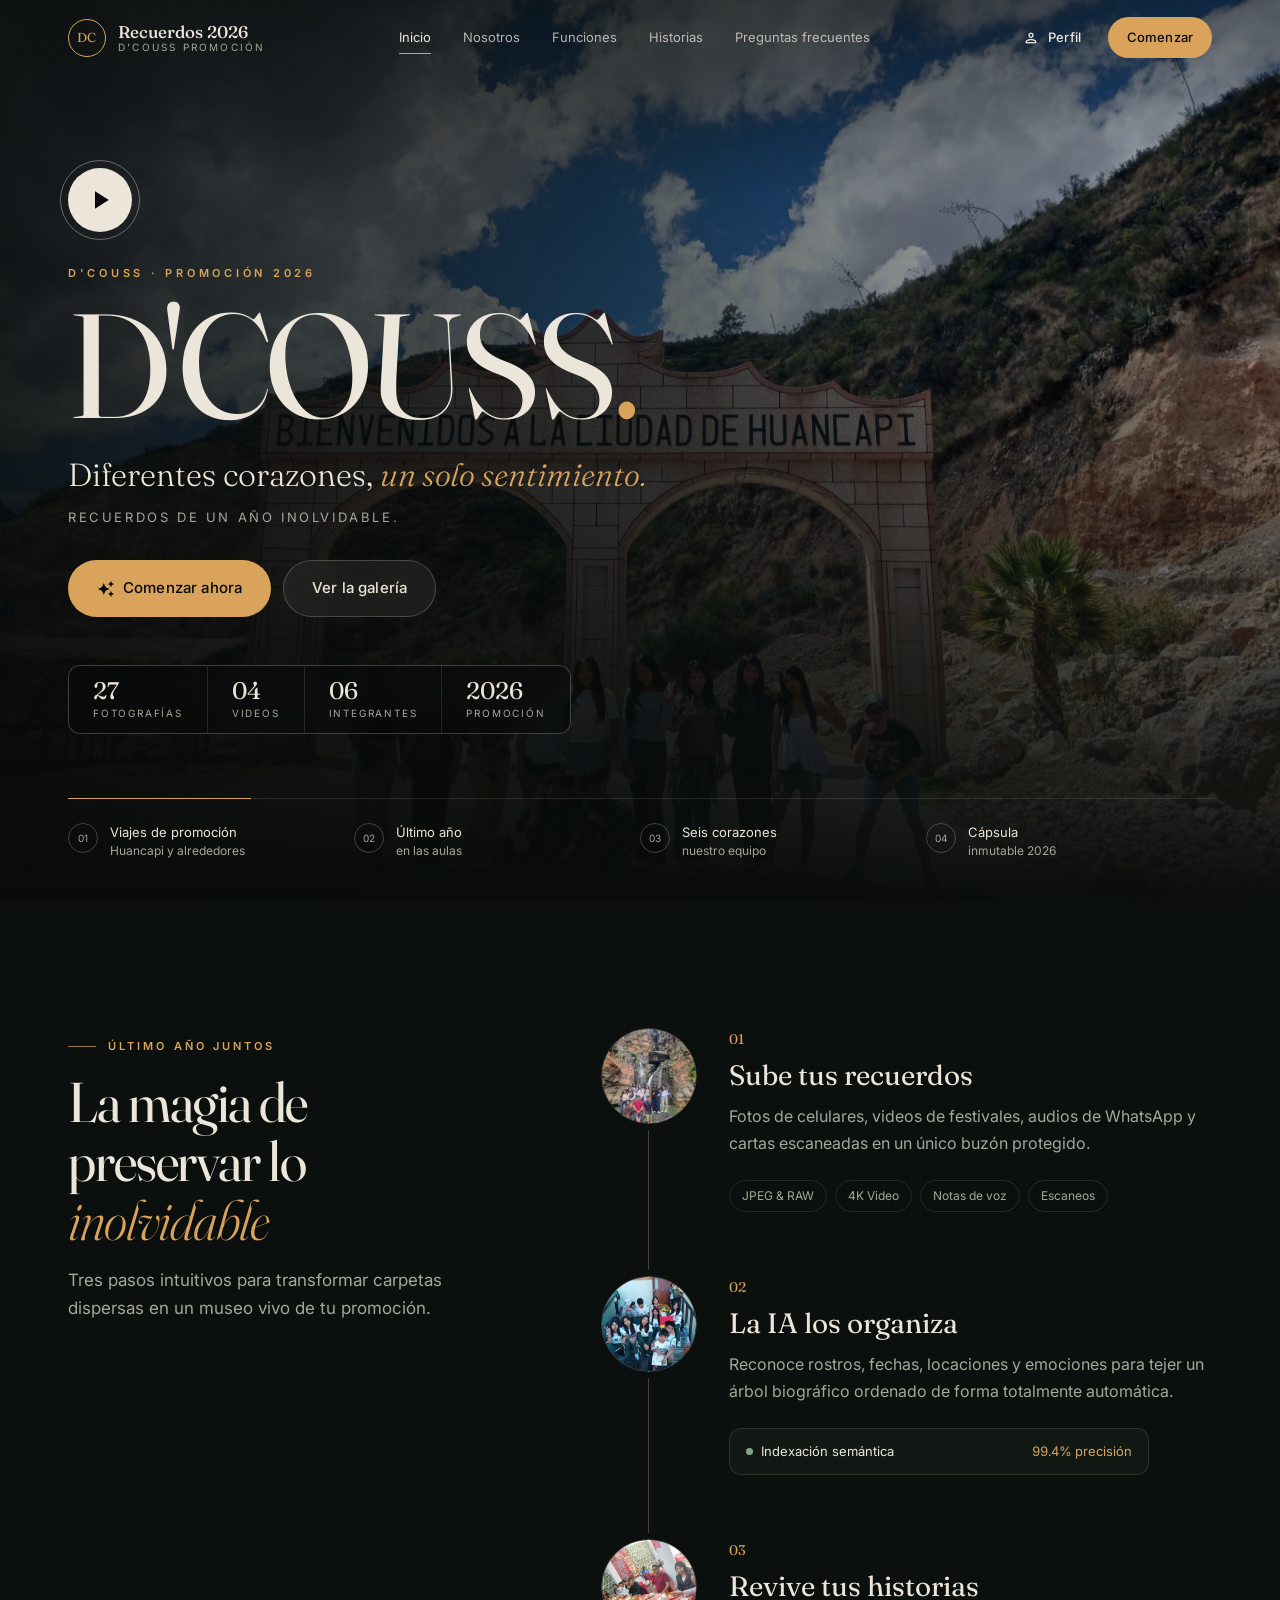
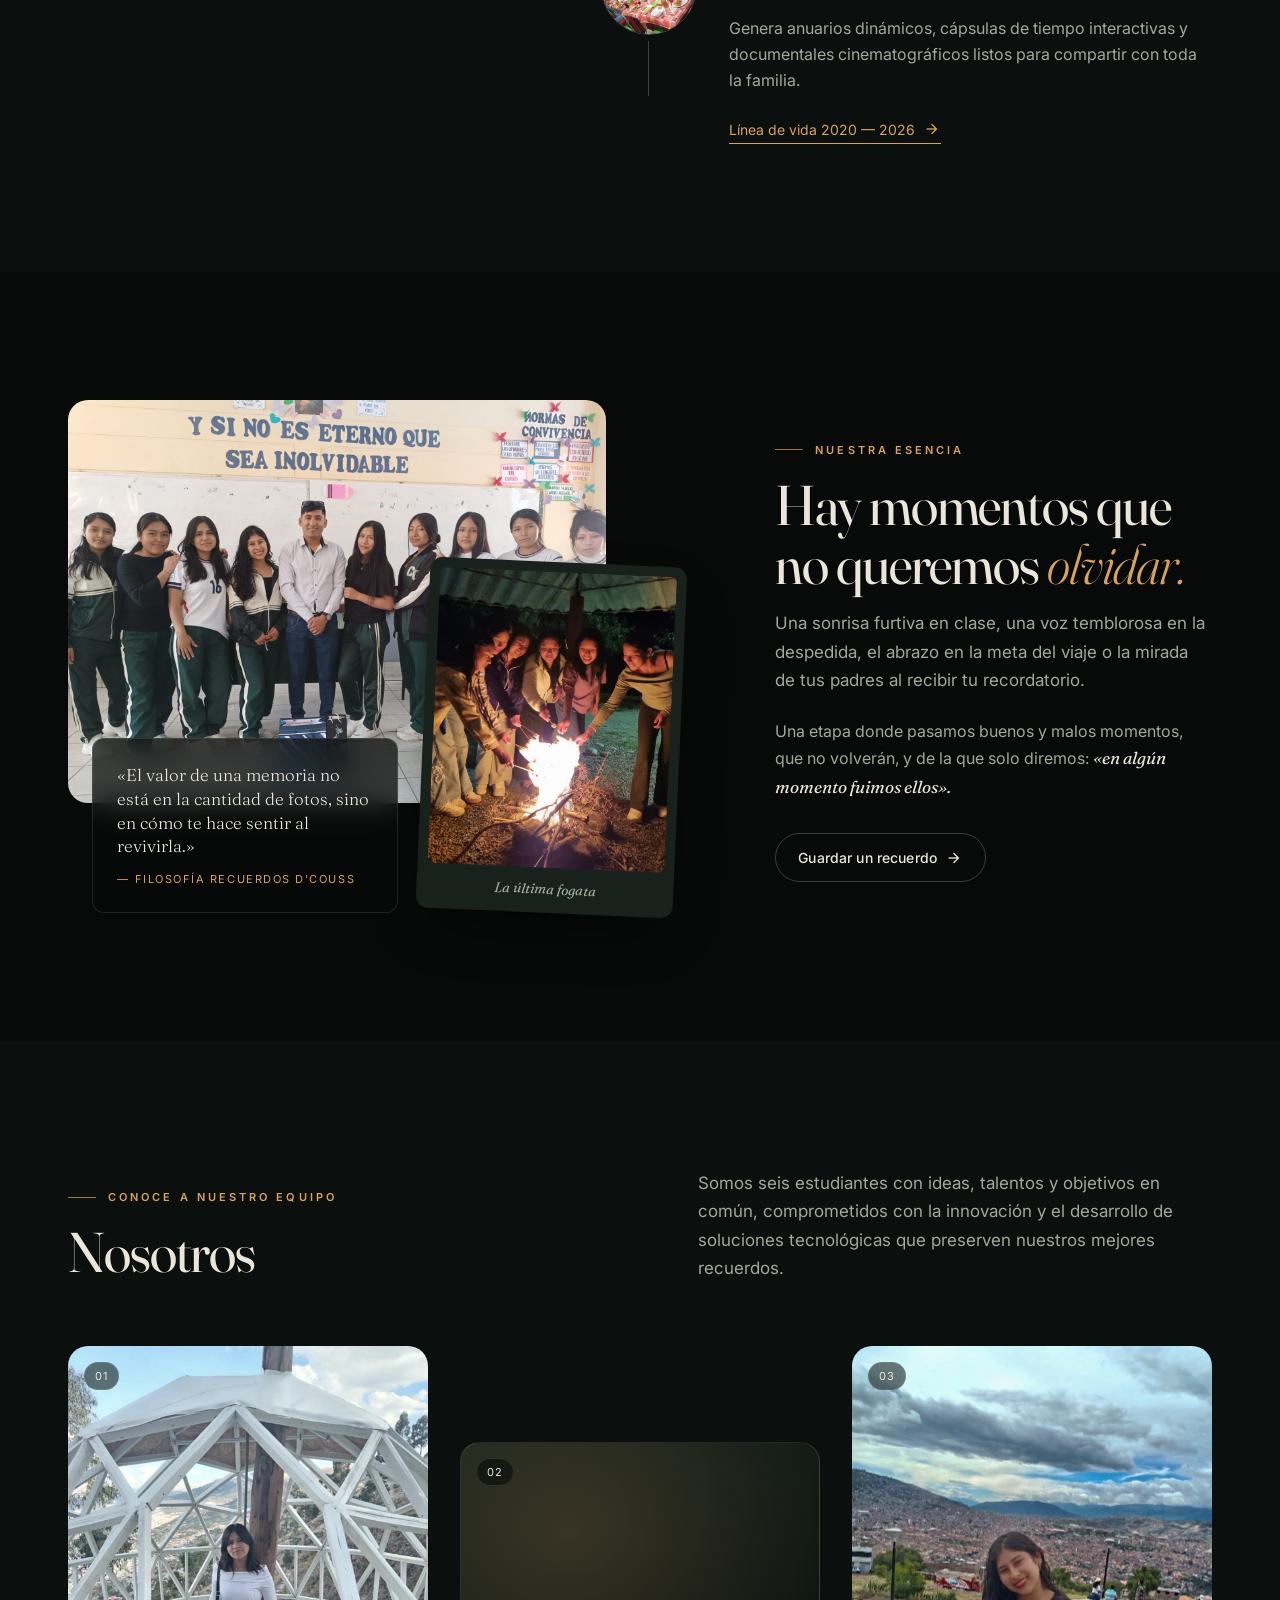
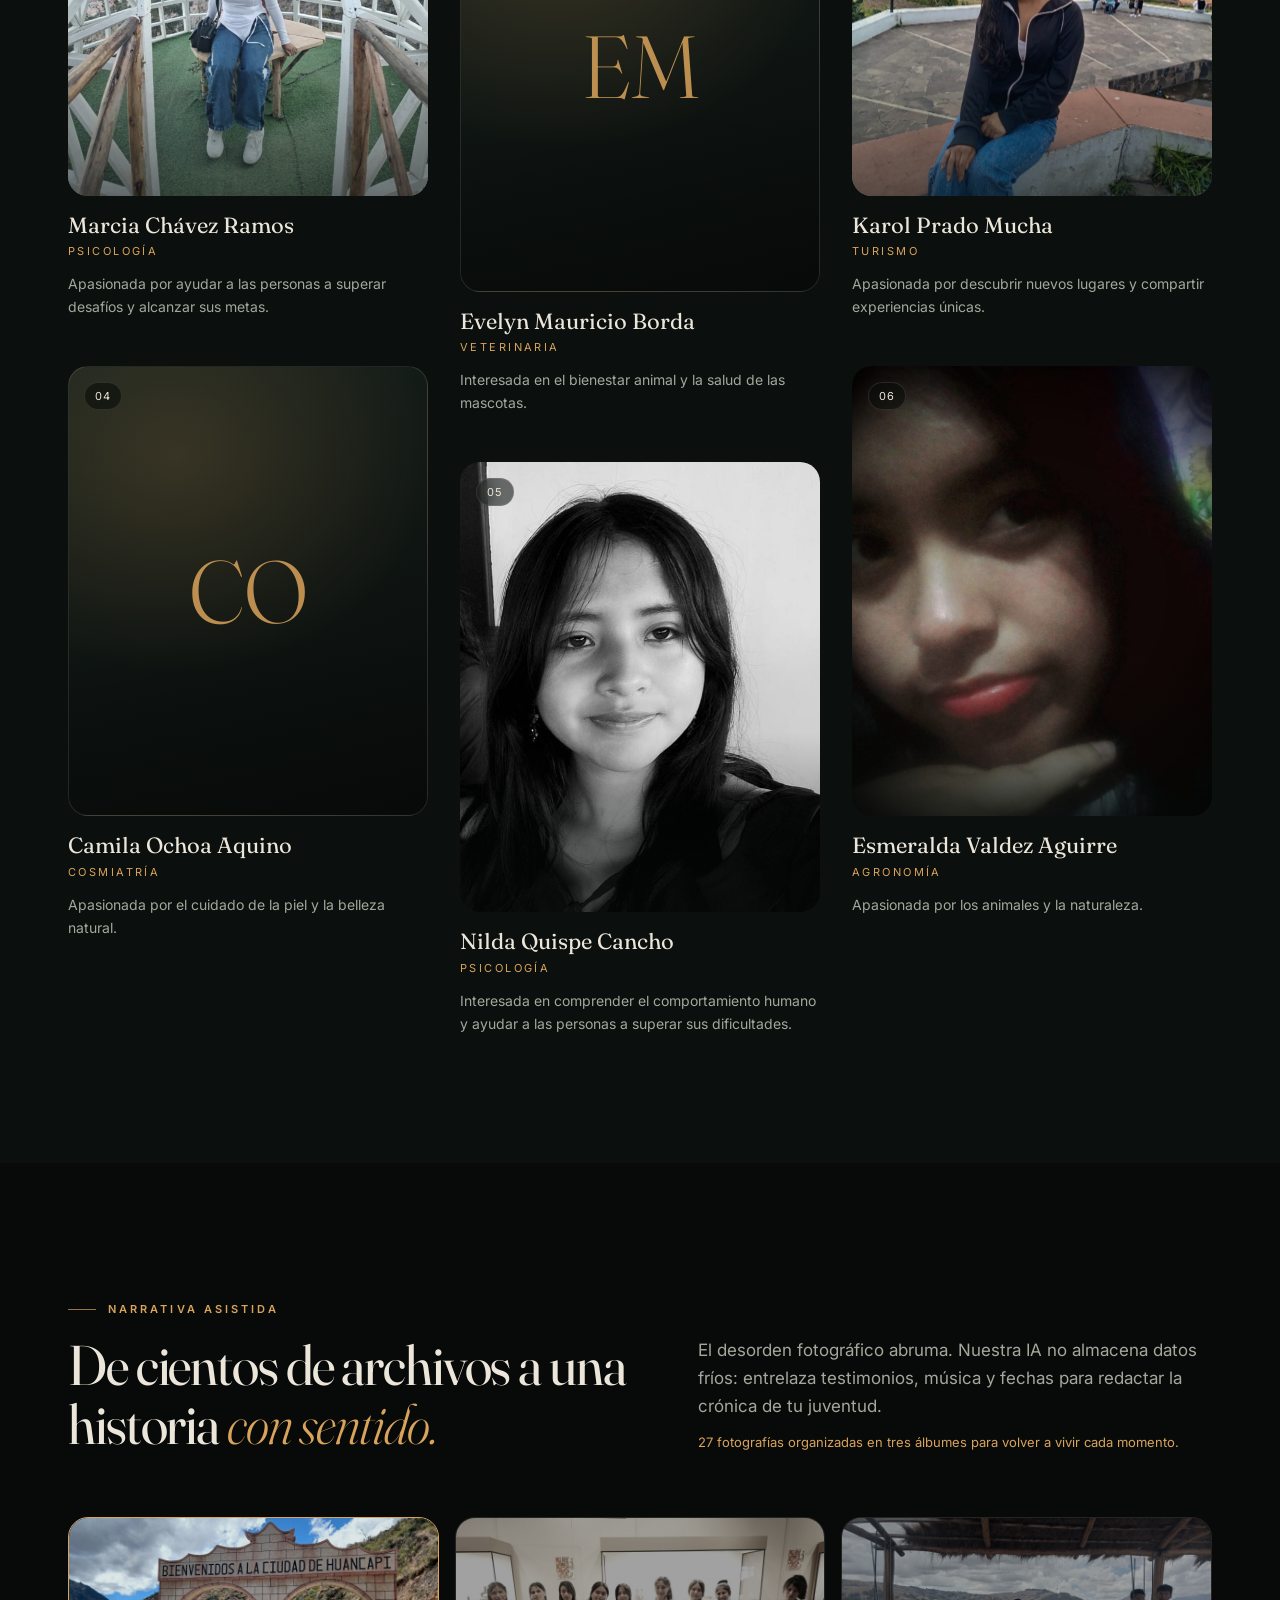
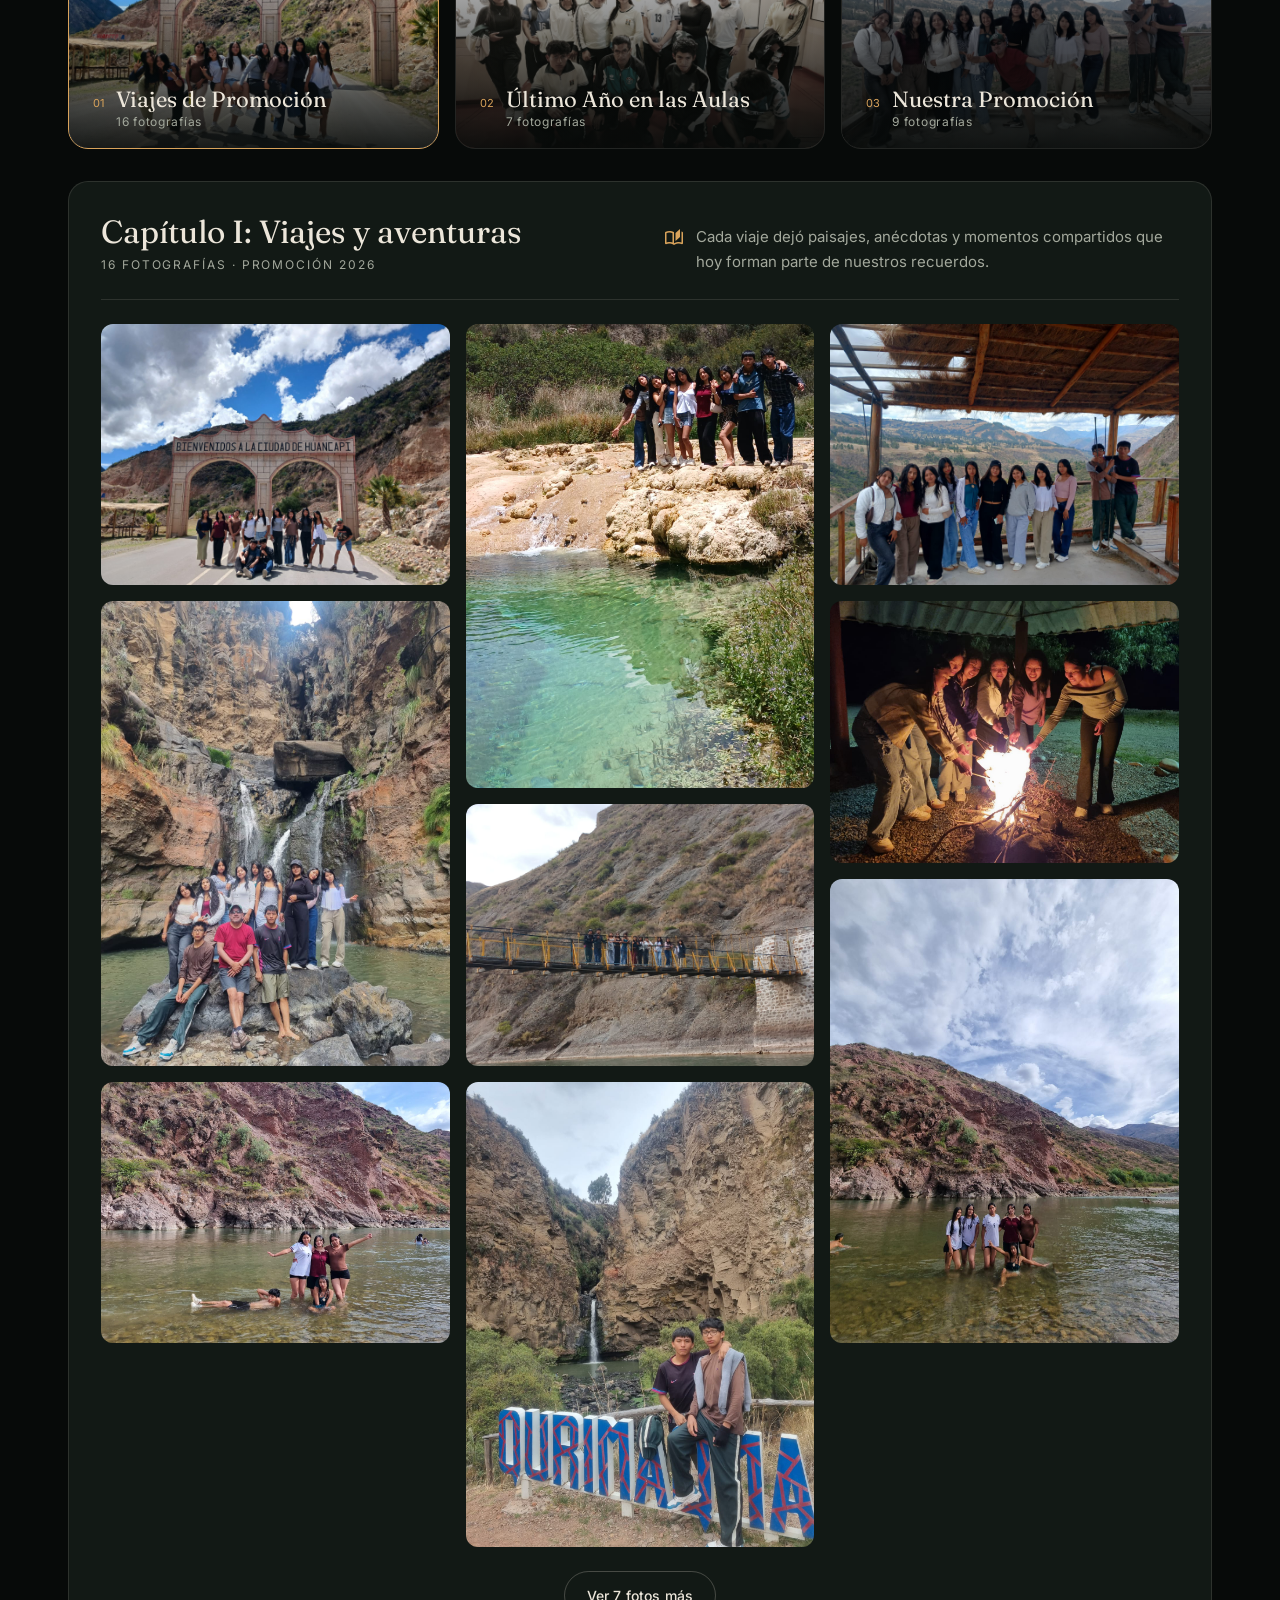
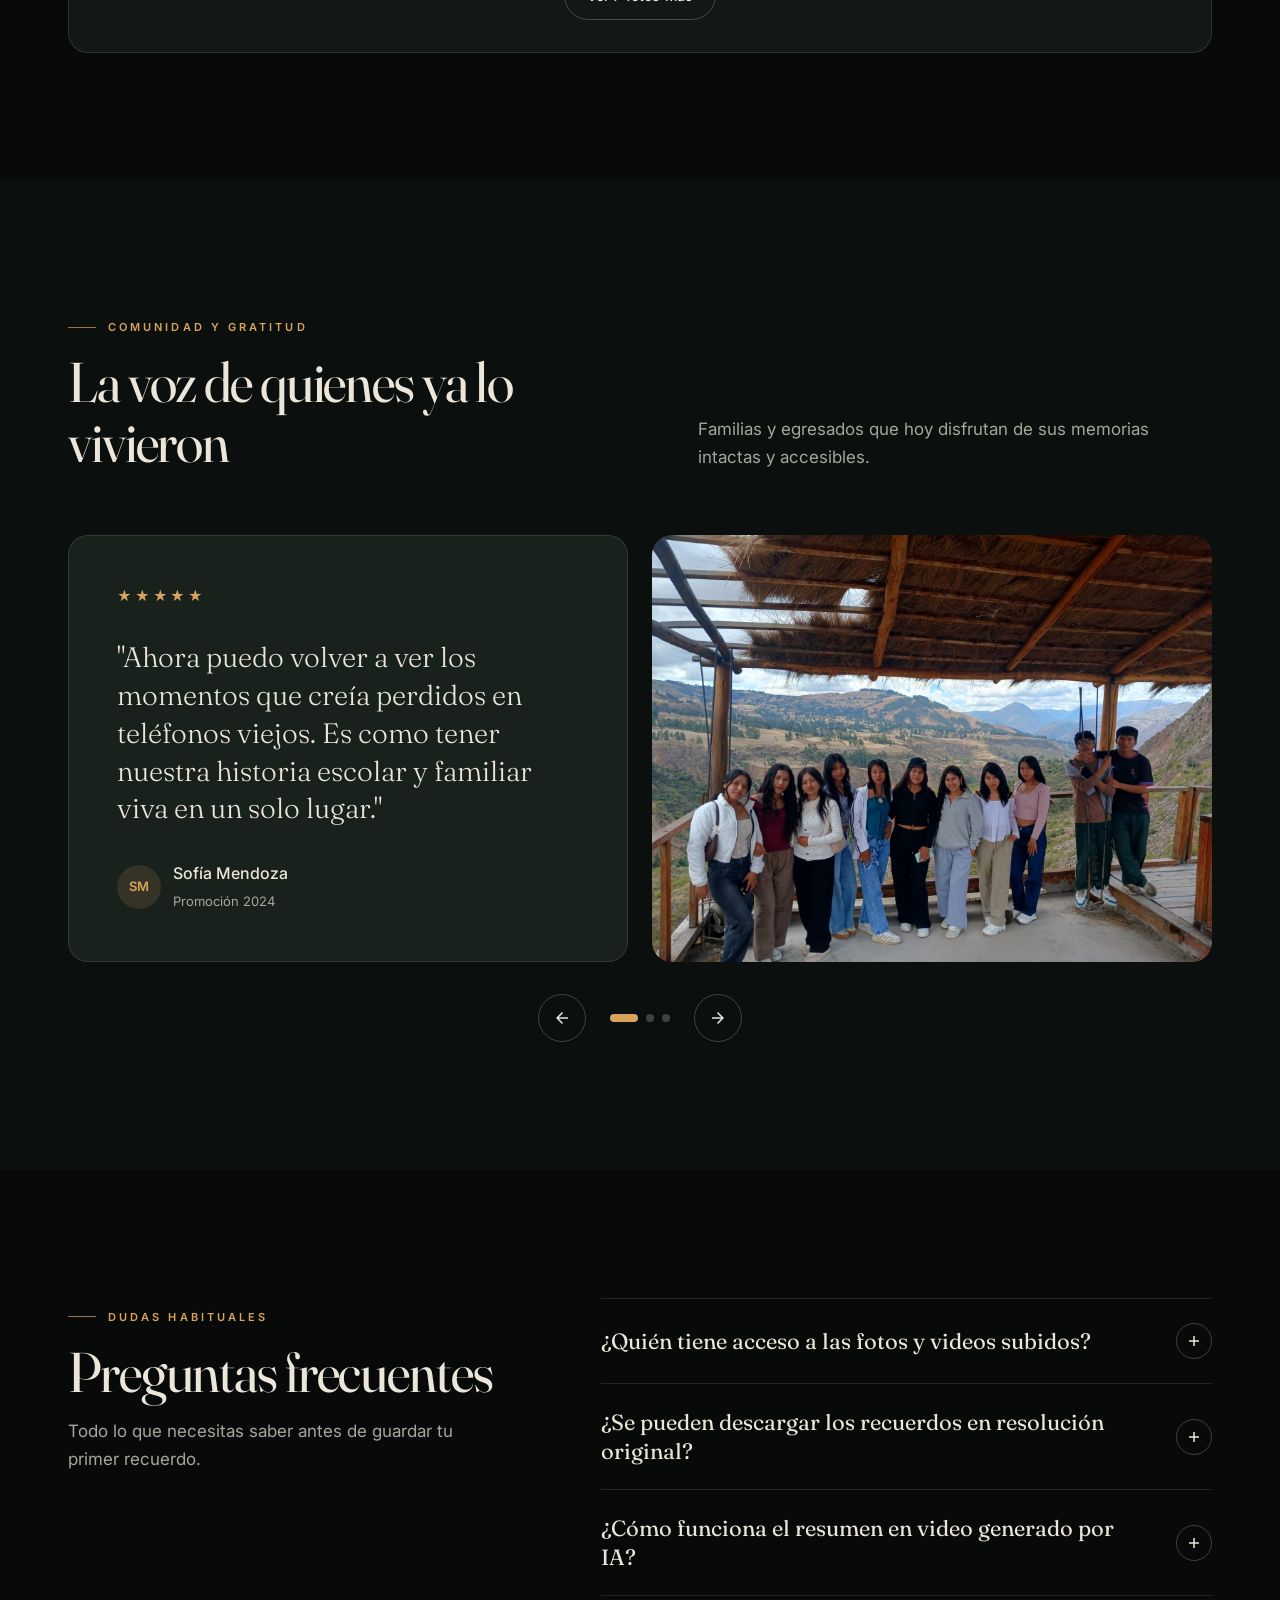
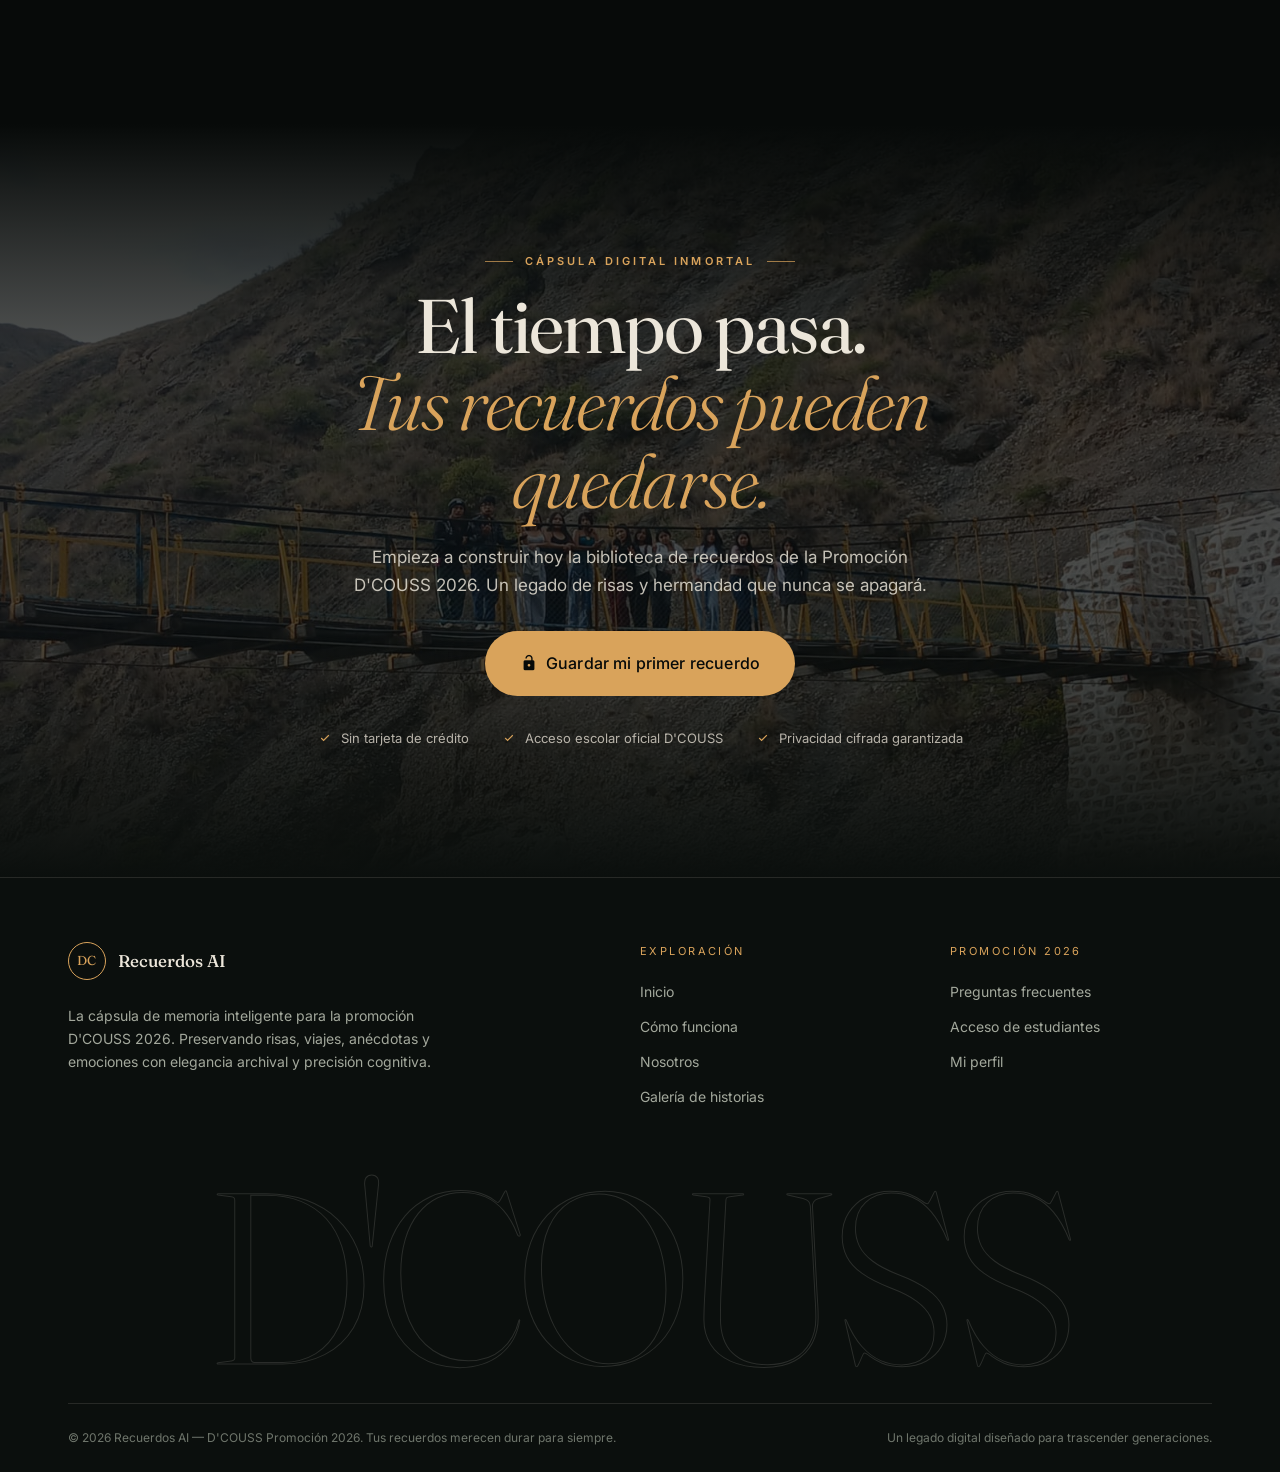
==== commit 1ebbf35e: "Rediseño visual premium con fotos reales de la promoción - Nuevo sistema visual oscuro cinematográfi" ====
--- a/index.html
+++ b/index.html
@@ -2,508 +2,392 @@
 <html lang="es">
 <head>
   <meta charset="utf-8">
-  <meta content="width=device-width, initial-scale=1.0" name="viewport">
-  <meta content="web_standard" name="shell-type">
-  <title>Recuerdos  - D'COUSS Promoción 2026</title>
-
-  <link href="https://fonts.googleapis.com/css2?family=Material+Symbols+Outlined:opsz,wght,FILL,GRAD@20..48,100..700,0..1,-50..200" rel="stylesheet">
-  <link href="https://fonts.googleapis.com" rel="preconnect">
-  <link crossorigin="" href="https://fonts.gstatic.com" rel="preconnect">
-  <link href="https://fonts.googleapis.com/css2?family=Inter:wght@400;500;600&family=Playfair+Display:ital,wght@0,500;0,600;1,400&display=swap" rel="stylesheet">
-  <link href="https://fonts.googleapis.com/css2?family=Material+Symbols+Outlined:wght,FILL@100..700,0..1&display=swap" rel="stylesheet">
-
-<link rel="stylesheet" href="styles.css">
-
+  <meta name="viewport" content="width=device-width, initial-scale=1.0">
+  <meta name="description" content="D'COUSS Promoción 2026 — Diferentes corazones, un solo sentimiento. Recuerdos de un año inolvidable.">
+  <meta name="theme-color" content="#0b0f0d">
+  <title>Recuerdos — D'COUSS Promoción 2026</title>
+
+  <link rel="preconnect" href="https://fonts.googleapis.com">
+  <link rel="preconnect" href="https://fonts.gstatic.com" crossorigin>
+  <link href="https://fonts.googleapis.com/css2?family=Fraunces:ital,opsz,wght@0,9..144,300..600;1,9..144,300..500&family=Inter:wght@400;500;600&display=swap" rel="stylesheet">
+  <link href="https://fonts.googleapis.com/css2?family=Material+Symbols+Outlined:opsz,wght,FILL,GRAD@20..48,300..500,0..1,0&display=swap" rel="stylesheet">
+
+  <link rel="preload" as="image" href="viaje15.jpeg" fetchpriority="high">
+  <link rel="stylesheet" href="styles.css">
   <script src="script.js" defer></script>
 </head>
 <body>
 
   <!-- HEADER -->
-  <header class="header">
+  <header class="header" id="header">
     <div class="header__container">
-      <div class="brand">
-        <img alt="Recuerdos " class="brand__logo" src="https://lh3.googleusercontent.com/aida-public/[base64]">
-        <div class="brand__text">
+      <a class="brand" href="#inicio" aria-label="D'COUSS — inicio">
+        <span class="brand__mark" aria-hidden="true">DC</span>
+        <span class="brand__text">
           <span class="brand__name">Recuerdos 2026</span>
-          <span class="brand__sub">D'COUSS Promoción 2026</span>
-        </div>
-      </div>
-
-      <nav class="nav">
-        <a aria-current="page" data-path="inicio" href="#">Inicio</a>
-        <a data-path="como-funciona" href="Nosotros">Nosotros</a>
-        <a data-path="funciones" href="#">Funciones</a>
-        <a data-path="historias" href="#">Historias</a>
-        <a data-path="preguntas-frecuentes" href="#">Preguntas frecuentes</a>
+          <span class="brand__sub">D'COUSS Promoción</span>
+        </span>
+      </a>
+
+      <nav class="nav" id="nav" aria-label="Principal">
+        <a aria-current="page" data-path="inicio" href="#inicio">Inicio</a>
+        <a data-path="nosotros" href="#nosotros">Nosotros</a>
+        <a data-path="como-funciona" href="#como-funciona">Funciones</a>
+        <a data-path="historias" href="#historias">Historias</a>
+        <a data-path="preguntas-frecuentes" href="#preguntas-frecuentes">Preguntas frecuentes</a>
+        <a class="nav__mobile-only" href="perfil.html">Perfil</a>
       </nav>
 
       <div class="header__actions">
-        <a class="btn btn--primary btn--sm" data-path="comenzar" href="#">Comenzar</a>
-        <div class="avatar">
-          <a href="perfil.html" class="btn">
-    <button type="button">Perfil</button>
-</a>
-        </div>
+        <a class="btn btn--ghost btn--sm header__profile" href="perfil.html">
+          <span class="material-symbols-outlined" aria-hidden="true">person</span>
+          <span>Perfil</span>
+        </a>
+        <a class="btn btn--primary btn--sm" data-path="comenzar" href="#comenzar">Comenzar</a>
+        <button class="menu-toggle" id="menu-toggle" type="button" aria-label="Abrir menú" aria-expanded="false" aria-controls="nav">
+          <span></span><span></span>
+        </button>
       </div>
     </div>
   </header>
 
   <main>
 
-    <!-- HERO SECTION -->
-    <section class="hero">
-      <div class="hero__glow hero__glow--left"></div>
-      <div class="hero__glow hero__glow--right"></div>
-
-      <div class="container">
-        <div class="hero__grid">
-
-          <div class="hero__content">
-            <div class="badge">
-              <span class="badge__dot"></span>
-              <span> D'COUSS 2026</span>
-            </div>
-
-            <div class="hero__titles">
-              <h1 class="hero__title">D'COUSS.</h1>
-              <p class="hero__subtitle">promoción 2026.</p>
-            </div>
-<p class="hero__tagline">Diferentes corazones, un solo sentimiento.</p>
-        
-            <p class="hero__description">
-              RECUERDOS DE UN AÑO INOLVIDABLE
-            </p>
-
-            <div class="hero__cta-group">
-              <a class="btn btn--primary btn--lg" href="#comenzar">
-                <span class="material-symbols-outlined icon-filled">auto_awesome</span>
-                <span>Comenzar ahora</span>
-              </a>
-              
-                
-              </a>
-            </div>
-
-            <div class="hero__trust">
-              <div class="avatars">
-                <div class="avatar-badge avatar-badge--secondary">DC</div>
-                <div class="avatar-badge avatar-badge--primary">26</div>
-                <div class="avatar-badge avatar-badge--tertiary">AI</div>
-              </div>
-              <p><strong>+20 alumnos y familias</strong> sincronizados</p>
-            </div>
-          </div>
-
-          <div class="hero__visual">
-            <div class="visual-stack">
-
-              <div class="visual-main">
-                <img alt="Ceremonia de graduación" src="foto 3 .jpg">
-                <div class="visual-main__overlay"></div>
-                <div class="visual-main__info">
-                  <div>
-                    <span class="visual-main__eyebrow">D'COUSS Promoción 2026</span>
-                    <p class="visual-main__title">Momentos inolvidables
-                  </div>
-                  
-              </div>
-              <div class="polaroid polaroid--top-left">
-                <div class="polaroid__img">
-                  <img alt="Último Deporte" src="foto 4 .jpg">
-                </div>
-                <div class="polaroid__caption">
-                  <span class="polaroid__title">Último Deporte '26</span>
-                  <span class="polaroid__tag">huamanga
-                </div>
-              </div>
-
-              <div class="polaroid polaroid--bottom-right">
-                <div class="polaroid__img polaroid__img--audio">
-                  <img alt="VISITA AL MUSEO" src="foto 6 .jpg"
-                  >
-                    <span class="audio-tag__dot"></span> 
-                  </div>
-                </div>
-                <div class="polaroid__caption polaroid__caption--stack">
-                  <span class="polaroid__title">Anuario &amp; Dedicatorias</span>
-                  <span class="polaroid__sub">Voz y transcripción lista</span>
-                </div>
-              </div>
-
-              <div class="center-tag">
-                <span class="material-symbols-outlined icon-filled">bookmark</span>
-                <span>Cápsula Inmutable 2026</span>
-              </div>
-
-            </div>
-          </div>
-
-        </div>
+    <!-- HERO -->
+    <section class="hero" id="inicio">
+      <div class="hero__media" aria-hidden="true">
+        <img src="viaje15.jpeg" alt="" fetchpriority="high">
+      </div>
+      <div class="hero__shade" aria-hidden="true"></div>
+
+      <div class="container hero__inner">
+        <div class="hero__content">
+          <button class="play" type="button" data-open-video aria-label="Ver los videos de la promoción">
+            <span class="material-symbols-outlined icon-filled" aria-hidden="true">play_arrow</span>
+          </button>
+
+          <span class="hero__eyebrow">D'COUSS · Promoción 2026</span>
+          <h1 class="hero__title">D'COUSS<span>.</span></h1>
+          <p class="hero__tagline">Diferentes corazones, <em>un solo sentimiento.</em></p>
+          <p class="hero__description">Recuerdos de un año inolvidable.</p>
+
+          <div class="hero__cta-group">
+            <a class="btn btn--primary btn--lg" href="#comenzar">
+              <span class="material-symbols-outlined icon-filled" aria-hidden="true">auto_awesome</span>
+              <span>Comenzar ahora</span>
+            </a>
+            <a class="btn btn--glass btn--lg" href="#historias">Ver la galería</a>
+          </div>
+
+          <dl class="stats">
+            <div><dt>Fotografías</dt><dd>27</dd></div>
+            <div><dt>Videos</dt><dd>04</dd></div>
+            <div><dt>Integrantes</dt><dd>06</dd></div>
+            <div><dt>Promoción</dt><dd>2026</dd></div>
+          </dl>
+        </div>
+
+        <ol class="hero__chapters">
+          <li><a href="#historias" data-tab="0"><span class="num">01</span><span>Viajes de promoción<br><small>Huancapi y alrededores</small></span></a></li>
+          <li><a href="#historias" data-tab="1"><span class="num">02</span><span>Último año<br><small>en las aulas</small></span></a></li>
+          <li><a href="#nosotros"><span class="num">03</span><span>Seis corazones<br><small>nuestro equipo</small></span></a></li>
+          <li><a href="#comenzar"><span class="num">04</span><span>Cápsula<br><small>inmutable 2026</small></span></a></li>
+        </ol>
       </div>
     </section>
 
     <!-- HOW IT WORKS -->
     <section class="section" id="como-funciona">
+      <div class="container steps-layout">
+        <header class="steps-layout__intro reveal">
+          <span class="eyebrow">Último año juntos</span>
+          <h2 class="section__title">La magia de preservar lo <em>inolvidable</em></h2>
+          <p class="section__lead">Tres pasos intuitivos para transformar carpetas dispersas en un museo vivo de tu promoción.</p>
+        </header>
+
+        <ol class="timeline">
+          <li class="timeline__item reveal">
+            <figure class="timeline__photo"><img src="viaje3.jpg" alt="La promoción frente a una cascada" loading="lazy"></figure>
+            <div class="timeline__body">
+              <span class="timeline__num">01</span>
+              <h3>Sube tus recuerdos</h3>
+              <p>Fotos de celulares, videos de festivales, audios de WhatsApp y cartas escaneadas en un único buzón protegido.</p>
+              <div class="tags">
+                <span class="tag">JPEG &amp; RAW</span>
+                <span class="tag">4K Video</span>
+                <span class="tag">Notas de voz</span>
+                <span class="tag">Escaneos</span>
+              </div>
+            </div>
+          </li>
+
+          <li class="timeline__item reveal">
+            <figure class="timeline__photo"><img src="alua4.jpg" alt="Compañeros en el aula" loading="lazy"></figure>
+            <div class="timeline__body">
+              <span class="timeline__num">02</span>
+              <h3>La IA los organiza</h3>
+              <p>Reconoce rostros, fechas, locaciones y emociones para tejer un árbol biográfico ordenado de forma totalmente automática.</p>
+              <div class="mini-panel">
+                <span class="mini-panel__left"><span class="pulse-dot"></span>Indexación semántica</span>
+                <span class="mini-panel__right">99.4% precisión</span>
+              </div>
+            </div>
+          </li>
+
+          <li class="timeline__item reveal">
+            <figure class="timeline__photo"><img src="viaje9.jpeg" alt="Almuerzo de la promoción" loading="lazy"></figure>
+            <div class="timeline__body">
+              <span class="timeline__num">03</span>
+              <h3>Revive tus historias</h3>
+              <p>Genera anuarios dinámicos, cápsulas de tiempo interactivas y documentales cinematográficos listos para compartir con toda la familia.</p>
+              <a class="link-row" href="#historias">
+                <span>Línea de vida 2020 — 2026</span>
+                <span class="material-symbols-outlined" aria-hidden="true">arrow_forward</span>
+              </a>
+            </div>
+          </li>
+        </ol>
+      </div>
+    </section>
+
+    <!-- ESSENCE -->
+    <section class="section section--deep">
+      <div class="container essence">
+        <div class="essence__collage reveal">
+          <figure class="essence__main">
+            <img src="aula5.jpg" alt="La promoción bajo el lema «Y si no es eterno que sea inolvidable»" loading="lazy">
+          </figure>
+          <figure class="essence__float">
+            <img src="viaje6.jpeg" alt="Fogata nocturna durante el viaje" loading="lazy">
+            <figcaption>La última fogata</figcaption>
+          </figure>
+          <blockquote class="essence__quote">
+            <p>«El valor de una memoria no está en la cantidad de fotos, sino en cómo te hace sentir al revivirla.»</p>
+            <cite>— Filosofía Recuerdos D'COUSS</cite>
+          </blockquote>
+        </div>
+
+        <div class="essence__content reveal">
+          <span class="eyebrow">Nuestra esencia</span>
+          <h2 class="section__title">Hay momentos que no queremos <em>olvidar.</em></h2>
+          <p class="section__lead">Una sonrisa furtiva en clase, una voz temblorosa en la despedida, el abrazo en la meta del viaje o la mirada de tus padres al recibir tu recordatorio.</p>
+          <p class="essence__text">Una etapa donde pasamos buenos y malos momentos, que no volverán, y de la que solo diremos: <em>«en algún momento fuimos ellos».</em></p>
+          <a class="btn btn--outline" href="#comenzar">
+            <span>Guardar un recuerdo</span>
+            <span class="material-symbols-outlined" aria-hidden="true">arrow_forward</span>
+          </a>
+        </div>
+      </div>
+    </section>
+
+    <!-- TEAM -->
+    <section class="section" id="nosotros">
       <div class="container">
-        <div class="section__head">
-          <span class="eyebrow">Ultimo año juntos</span>
-          <h2 class="section__title">La magia de preservar lo inolvidable</h2>
-          <p class="section__lead">Tres pasos intuitivos para transformar carpetas dispersas en un museo vivo de tu promoción.</p>
-        </div>
-
-        <div class="steps">
-          <div class="step-card">
-            <div class="step-card__number">01</div>
-            <div class="icon-box">
-              <span class="material-symbols-outlined icon-secondary">cloud_upload</span>
-            </div>
-            <h3>1. Sube tus recuerdos</h3>
-            <p>Fotos de celulares, videos de festivales, audios de WhatsApp y cartas escaneadas en un único buzón protegido.</p>
-            <div class="tags">
-              <span class="tag">JPEG &amp; RAW</span>
-              <span class="tag">4K Video</span>
-              <span class="tag">Notas de Voz</span>
-              <span class="tag">Escaneos</span>
-            </div>
-          </div>
-
-          <div class="step-card">
-            <div class="step-card__number">02</div>
-            <div class="icon-box">
-              <span class="material-symbols-outlined icon-tertiary">hub</span>
-            </div>
-            <h3>2. La IA los organiza</h3>
-            <p>Reconoce rostros, fechas, locaciones y emociones para tejer un árbol biográfico ordenado de forma totalmente automática.</p>
-            <div class="mini-panel">
-              <div class="mini-panel__left">
-                <span class="pulse-dot"></span>
-                <span>Indexación Semántica</span>
-              </div>
-              <span class="mini-panel__right">99.4% precisión</span>
-            </div>
-          </div>
-
-          <div class="step-card">
-            <div class="step-card__number">03</div>
-            <div class="icon-box">
-              <span class="material-symbols-outlined">auto_stories</span>
-            </div>
-            <h3>3. Revive tus historias</h3>
-            <p>Genera anuarios dinámicos, cápsulas de tiempo interactiva y documentales cinematográficos listos para compartir con toda la familia.</p>
-            <div class="link-row">
-              <span>Línea de vida 2020-2026</span>
-              <span class="material-symbols-outlined link-row__arrow">arrow_forward</span>
-            </div>
-          </div>
-        </div>
-      </div>
-    </section>
-
-    <!-- EMOTIONAL IMPACT -->
-    <section class="section section--alt">
+        <header class="section__head section__head--split reveal">
+          <div>
+            <span class="eyebrow">Conoce a nuestro equipo</span>
+            <h2 class="section__title">Nosotros</h2>
+          </div>
+          <p class="section__lead">Somos seis estudiantes con ideas, talentos y objetivos en común, comprometidos con la innovación y el desarrollo de soluciones tecnológicas que preserven nuestros mejores recuerdos.</p>
+        </header>
+
+        <div class="team">
+          <article class="member reveal">
+            <figure class="member__photo"><img src="marcia.jpeg" alt="Marcia Chávez Ramos" loading="lazy"></figure>
+            <span class="member__num">01</span>
+            <div class="member__info">
+              <h3>Marcia Chávez Ramos</h3>
+              <span class="member__role">Psicología</span>
+              <p>Apasionada por ayudar a las personas a superar desafíos y alcanzar sus metas.</p>
+            </div>
+          </article>
+
+          <article class="member reveal">
+            <figure class="member__photo member__photo--empty" aria-hidden="true"><span>EM</span></figure>
+            <span class="member__num">02</span>
+            <div class="member__info">
+              <h3>Evelyn Mauricio Borda</h3>
+              <span class="member__role">Veterinaria</span>
+              <p>Interesada en el bienestar animal y la salud de las mascotas.</p>
+            </div>
+          </article>
+
+          <article class="member reveal">
+            <figure class="member__photo"><img src="karol.jpeg" alt="Karol Prado Mucha" loading="lazy"></figure>
+            <span class="member__num">03</span>
+            <div class="member__info">
+              <h3>Karol Prado Mucha</h3>
+              <span class="member__role">Turismo</span>
+              <p>Apasionada por descubrir nuevos lugares y compartir experiencias únicas.</p>
+            </div>
+          </article>
+
+          <article class="member reveal">
+            <figure class="member__photo member__photo--empty" aria-hidden="true"><span>CO</span></figure>
+            <span class="member__num">04</span>
+            <div class="member__info">
+              <h3>Camila Ochoa Aquino</h3>
+              <span class="member__role">Cosmiatría</span>
+              <p>Apasionada por el cuidado de la piel y la belleza natural.</p>
+            </div>
+          </article>
+
+          <article class="member reveal">
+            <figure class="member__photo"><img src="nilda.jpeg" alt="Nilda Quispe Cancho" loading="lazy"></figure>
+            <span class="member__num">05</span>
+            <div class="member__info">
+              <h3>Nilda Quispe Cancho</h3>
+              <span class="member__role">Psicología</span>
+              <p>Interesada en comprender el comportamiento humano y ayudar a las personas a superar sus dificultades.</p>
+            </div>
+          </article>
+
+          <article class="member reveal">
+            <figure class="member__photo"><img src="esmeralda.jpeg" alt="Esmeralda Valdez Aguirre" loading="lazy"></figure>
+            <span class="member__num">06</span>
+            <div class="member__info">
+              <h3>Esmeralda Valdez Aguirre</h3>
+              <span class="member__role">Agronomía</span>
+              <p>Apasionada por los animales y la naturaleza.</p>
+            </div>
+          </article>
+        </div>
+      </div>
+    </section>
+
+    <!-- GALLERY / STORIES -->
+    <section class="section section--deep" id="historias">
       <div class="container">
-        <div class="impact">
-          <div class="impact__media">
-            <div class="impact__image">
-              <img alt="Familia reviviendo recuerdos" src="WhatsApp Image 2026-11-10 at 1.23.11 PM (1).jpeg">
-            </div>
-            <div class="impact__quote">
-              <p>«El valor de una memoria no está en la cantidad de fotos, sino en cómo te hace sentir al revivirla.»</p>
-              <span>— Filosofía Recuerdos D'COUSS</span>
-            </div>
-          </div>
-
-          <div class="impact__content">
-            <span class="eyebrow eyebrow--tertiary">Nuestra Esencia</span>
-            <h2 class="section__title">Hay momentos que no queremos olvidar.</h2>
-            <p class="section__lead">Una sonrisa furtiva en clase, una voz temblorosa en la despedida, el abrazo en la meta del viaje o la mirada de tus padres al recibir tu recordatorio.</p>
-            <p>Una etapa donde pasamos buenos y malos momentos, donde no volveran y solo diremos " en algun momento fuimos ellos ".</p>
-            <a class="btn btn--primary" href="#comenzar">
-            
-              <span class="material-symbols-outlined">arrow_forward</span>
-            </a>
-          </div>
-        </div>
-      </div>
-    </section>
-
-    <!-- FEATURES GRID -->
-    
-<section class="nosotros" id="nosotros">
-  <div class="container">
-
-    <div class="section__head">
-      <span class="eyebrow">Conoce a nuestro equipo</span>
-      <h2 class="section__title">Nosotros</h2>
-      <p class="section__lead">
-        Somos seis estudiantes con ideas, talentos y objetivos en común,
-        comprometidos con la innovación y el desarrollo de soluciones
-        tecnológicas que preserven nuestros mejores recuerdos.
-      </p>
-    </div>
-
-    <div class="nosotros-grid">
-
-      <article class="nosotros-card">
-        <img
-          src="WhatsApp Image 2026-11-10 at 1.21.05 PM.jpeg"
-          alt="Fotografía del integrante 1"
-          class="nosotros-img"
-        >
-        <div class="nosotros-info">
-          <span class="nosotros-numero">01</span>
-          <h3>Marcia Chavez Ramos</h3>
-          <h4>psicologa</h4>
-          <p>
-            Apasionada por ayudar a las personas a superar desafios y alcanzar sus metas.
-          </p>
-        </div>
-      </article>
-
-      <article class="nosotros-card">
-        <img
-          src="WhatsApp Image 2026-11-10 at 1.21.22 PM.jpeg"
-          alt="Fotografía de la integrante 2"
-          class="nosotros-img"
-        >
-        <div class="nosotros-info">
-          <span class="nosotros-numero">02</span>
-          <h3>Evelyn Mauricio Borda</h3>
-          <h4>Veterinaria</h4>
-          <p>
-            Interesada en el bienestar animal y la salud de las mascotas.
-          </p>
-        </div>
-      </article>
-
-      <article class="nosotros-card">
-        <img
-          src="WhatsApp Image 2026-11-10 at 1.22.03 PM.jpeg"
-          alt="Fotografía del integrante 3"
-          class="nosotros-img"
-        >
-        <div class="nosotros-info">
-          <span class="nosotros-numero">03</span>
-          <h3>Karol Prado Mucha</h3>
-          <h4>turismo</h4>
-          <p>
-            Apasionada por descubrir nuevos lugares y compartir experiencias únicas.
-          </p>
-        </div>
-      </article>
-
-      <article class="nosotros-card">
-        <img
-          src="WhatsApp Image 2026-11-10 at 1.26.30 PM.jpeg"
-          alt="Fotografía de la integrante 4"
-          class="nosotros-img"
-        >
-        <div class="nosotros-info">
-          <span class="nosotros-numero">04</span>
-          <h3>Camila Ochoa Aquino</h3>
-          <h4>cosmetria</h4>
-          <p>
-            Apasionada por el cuidado de la piel y la belleza natural.
-          </p>
-        </div>
-      </article>
-
-      <article class="nosotros-card">
-        <img
-          src="WhatsApp Image 2026-11-10 at 1.21.07 PM (1).jpeg"
-          alt="Fotografía del integrante 5"
-          class="nosotros-img"
-        >
-        <div class="nosotros-info">
-          <span class="nosotros-numero">05</span>
-          <h3>Nilda Quispe Cancho</h3>
-          <h4>Psicología</h4>
-          <p>
-            Interesada en comprender el comportamiento humano y ayudar a las personas a superar sus dificultades.
-          </p>
-        </div>
-      </article>
-
-      <article class="nosotros-card">
-        <img
-          src="WhatsApp Image 2026-11-10 at 1.21.08 PM.jpeg"
-          alt="Fotografía de la integrante 6"
-          class="nosotros-img"
-        >
-        <div class="nosotros-info">
-          <span class="nosotros-numero">06</span>
-          <h3> Esmeralda Valdez Aguirre</h3> </h3>
-          <h4>agronomia</h4>
-          <p>
-            Apasionada por los animales y la naturaleza.
-          </p>
-        </div>
-      </article>
-
-    </div>
-  </div>
-</section>
-
-
-    <!-- AI STORYTELLER -->
-    <section class="section section--tinted" id="historias">
-  <div class="container">
-    <div class="storyteller">
-
-      <div class="storyteller__side">
-        <span class="pill">Narrativa Asistida</span>
-        <h2 class="section__title">De cientos de archivos a una historia con sentido.</h2>
-        <p class="section__lead">El desorden fotográfico abruma. Nuestra IA no almacena datos fríos: entrelaza testimonios, música y fechas para redactar la crónica de tu juventud.</p>
-
-        <div class="tabs" id="category-tabs">
-          <button class="tab tab--active" onclick="switchStoryTab(0)">
-            <span class="tab__left">
-              <span class="material-symbols-outlined icon-secondary">flight_takeoff</span>
-              <span>Viajes de Promoción</span>
+        <header class="section__head section__head--split reveal">
+          <div>
+            <span class="eyebrow">Narrativa asistida</span>
+            <h2 class="section__title">De cientos de archivos a una historia <em>con sentido.</em></h2>
+          </div>
+          <div>
+            <p class="section__lead">El desorden fotográfico abruma. Nuestra IA no almacena datos fríos: entrelaza testimonios, música y fechas para redactar la crónica de tu juventud.</p>
+            <p class="storyteller__count" id="story-count">Fotografías organizadas en tres álbumes para volver a vivir cada momento.</p>
+          </div>
+        </header>
+
+        <div class="albums" id="category-tabs" role="tablist" aria-label="Álbumes de fotos">
+          <button class="album tab--active" type="button" role="tab" aria-selected="true" aria-controls="tab-panel" onclick="switchStoryTab(0)">
+            <img src="viaje13.jpeg" alt="" loading="lazy">
+            <span class="album__label">
+              <span class="album__num">01</span>
+              <span class="album__title">Viajes de Promoción</span>
+              <span class="album__meta" data-album-count="0">— fotos</span>
             </span>
-            <span class="material-symbols-outlined">chevron_right</span>
           </button>
-
-          <button class="tab" onclick="switchStoryTab(1)">
-            <span class="tab__left">
-              <span class="material-symbols-outlined">school</span>
-              <span>Último Año en las Aulas</span>
+          <button class="album" type="button" role="tab" aria-selected="false" aria-controls="tab-panel" tabindex="-1" onclick="switchStoryTab(1)">
+            <img src="aula7.jpg" alt="" loading="lazy">
+            <span class="album__label">
+              <span class="album__num">02</span>
+              <span class="album__title">Último Año en las Aulas</span>
+              <span class="album__meta" data-album-count="1">— fotos</span>
             </span>
-            <span class="material-symbols-outlined">chevron_right</span>
           </button>
-
-          <button class="tab" onclick="switchStoryTab(2)">
-            <span class="tab__left">
-              <span class="material-symbols-outlined">celebration</span>
-              <span>Fiesta de Graduación</span>
+          <button class="album" type="button" role="tab" aria-selected="false" aria-controls="tab-panel" tabindex="-1" onclick="switchStoryTab(2)">
+            <img src="viaje14.jpeg" alt="" loading="lazy">
+            <span class="album__label">
+              <span class="album__num">03</span>
+              <span class="album__title">Nuestra Promoción</span>
+              <span class="album__meta" data-album-count="2">— fotos</span>
             </span>
-            <span class="material-symbols-outlined">chevron_right</span>
           </button>
         </div>
-      </div>
-
-      <div class="storyteller__panel">
-        <div class="panel">
+
+        <div class="panel" id="tab-panel" role="tabpanel">
           <div class="panel__head">
-            <div class="panel__head-left">
-              <div class="panel__icon">
-                <span class="material-symbols-outlined">auto_stories</span>
-              </div>
-              <div>
-                <h4 id="tab-title">Capítulo IV: La Ruta del Valle Sagrado</h4>
-                <span id="tab-meta">Octubre 2025 • 20 participantes</span>
-              </div>
-            </div>
-            <span class="panel__tag">Síntesis</span>
+            <div>
+              <h3 id="tab-title">Capítulo I: Viajes y aventuras</h3>
+              <span id="tab-meta">Promoción 2026</span>
+            </div>
+            <p class="panel__quote">
+              <span class="material-symbols-outlined" aria-hidden="true">auto_stories</span>
+              <span id="tab-quote"></span>
+            </p>
           </div>
 
           <!-- El mosaico se rellena dinámicamente desde JS -->
-          <div class="panel__mosaic" id="tab-mosaic">
-            <div class="polaroid-mini polaroid-mini--rotate-l">
-              <div class="polaroid-mini__img">
-                <img alt="Atardecer en el mirador" src="WhatsApp Image 2026-11-10 at 1.23.10 PM.jpeg">
-              </div>
-              <p>"El atardecer en el mirador"</p>
-            </div>
-            <div class="polaroid-mini polaroid-mini--rotate-r">
-              <div class="polaroid-mini__img">
-                <img alt="Noche de anécdotas" src="WhatsApp Image 2026-11-10 at 1.21.05 PM (1).jpeg">
-              </div>
-              <p>"Noche de anécdotas y risas"</p>
-            </div>
-          </div>
-
-          <div class="panel__quote">
-            <span class="material-symbols-outlined icon-secondary">smart_toy</span>
-            <p id="tab-quote">«Este capítulo reúne 184 fotos y 12 notas de voz. El tema más recurrente fue la complicidad del grupo en la última fogata antes de volver a la ciudad.»</p>
-          </div>
-        </div>
-      </div>
-
-    </div>
-  </div>
-</section>
+          <div class="panel__mosaic" id="tab-mosaic" aria-live="polite"></div>
+          <button class="btn btn--outline panel__more" id="mosaic-more" type="button" hidden>Ver todas las fotos</button>
+        </div>
+      </div>
+    </section>
 
     <!-- TESTIMONIALS -->
     <section class="section">
       <div class="container">
-        <div class="section__head">
-          <span class="eyebrow">Comunidad y Gratitud</span>
-          <h2 class="section__title">La voz de quienes ya lo vivieron</h2>
+        <header class="section__head section__head--split reveal">
+          <div>
+            <span class="eyebrow">Comunidad y gratitud</span>
+            <h2 class="section__title">La voz de quienes ya lo vivieron</h2>
+          </div>
           <p class="section__lead">Familias y egresados que hoy disfrutan de sus memorias intactas y accesibles.</p>
-        </div>
-
-        <div class="testimonials">
-          <div class="testimonial">
-            <div class="stars">
-              <span class="material-symbols-outlined icon-filled">star</span>
-              <span class="material-symbols-outlined icon-filled">star</span>
-              <span class="material-symbols-outlined icon-filled">star</span>
-              <span class="material-symbols-outlined icon-filled">star</span>
-              <span class="material-symbols-outlined icon-filled">star</span>
-            </div>
-            <p class="testimonial__text">"Ahora puedo volver a ver los momentos que creía perdidos en teléfonos viejos. Es como tener nuestra historia escolar y familiar viva en un solo lugar."</p>
-            <div class="testimonial__author">
-              <div class="author-badge author-badge--secondary">SM</div>
-              <div>
-                <p class="author-badge__name">Sofía Mendoza</p>
-                <span class="author-badge__role">Promoción 2024</span>
+        </header>
+
+        <div class="voices reveal" id="voices" aria-roledescription="carrusel">
+          <div class="voices__track">
+            <figure class="voice is-active">
+              <div class="voice__card">
+                <div class="stars" aria-label="5 de 5 estrellas">★★★★★</div>
+                <blockquote>"Ahora puedo volver a ver los momentos que creía perdidos en teléfonos viejos. Es como tener nuestra historia escolar y familiar viva en un solo lugar."</blockquote>
+                <figcaption class="author">
+                  <span class="author__badge">SM</span>
+                  <span><strong>Sofía Mendoza</strong><small>Promoción 2024</small></span>
+                </figcaption>
               </div>
-            </div>
-          </div>
-
-          <div class="testimonial">
-            <div class="stars">
-              <span class="material-symbols-outlined icon-filled">star</span>
-              <span class="material-symbols-outlined icon-filled">star</span>
-              <span class="material-symbols-outlined icon-filled">star</span>
-              <span class="material-symbols-outlined icon-filled">star</span>
-              <span class="material-symbols-outlined icon-filled">star</span>
-            </div>
-            <p class="testimonial__text">"Reunir las fotos de toda la promoción parecía imposible. La IA organizó más de 4,000 archivos en minutos sin que tuviéramos que perseguir a nadie."</p>
-            <div class="testimonial__author">
-              <div class="author-badge author-badge--primary">MV</div>
-              <div>
-                <p class="author-badge__name">Mateo Valenzuela</p>
-                <span class="author-badge__role">Presidente de Clase D'COUSS</span>
+              <div class="voice__photo"><img src="viaje12.jpeg" alt="Grupo en el mirador" loading="lazy"></div>
+            </figure>
+
+            <figure class="voice">
+              <div class="voice__card">
+                <div class="stars" aria-label="5 de 5 estrellas">★★★★★</div>
+                <blockquote>"Reunir las fotos de toda la promoción parecía imposible. La IA organizó más de 4,000 archivos en minutos sin que tuviéramos que perseguir a nadie."</blockquote>
+                <figcaption class="author">
+                  <span class="author__badge">MV</span>
+                  <span><strong>Mateo Valenzuela</strong><small>Presidente de Clase D'COUSS</small></span>
+                </figcaption>
               </div>
-            </div>
-          </div>
-
-          <div class="testimonial">
-            <div class="stars">
-              <span class="material-symbols-outlined icon-filled">star</span>
-              <span class="material-symbols-outlined icon-filled">star</span>
-              <span class="material-symbols-outlined icon-filled">star</span>
-              <span class="material-symbols-outlined icon-filled">star</span>
-              <span class="material-symbols-outlined icon-filled">star</span>
-            </div>
-            <p class="testimonial__text">"Escuchar las notas de voz de mis mejores amigos junto a las fotos de nuestra graduación en la televisión de la sala nos hizo llorar de alegría a todos."</p>
-            <div class="testimonial__author">
-              <div class="author-badge author-badge--tertiary">CA</div>
-              <div>
-                <p class="author-badge__name">Camila Arismendi</p>
-                <span class="author-badge__role">Egresada &amp; Fotógrafa</span>
+              <div class="voice__photo"><img src="aula1.jpg" alt="Compañeros con camisetas deportivas" loading="lazy"></div>
+            </figure>
+
+            <figure class="voice">
+              <div class="voice__card">
+                <div class="stars" aria-label="5 de 5 estrellas">★★★★★</div>
+                <blockquote>"Escuchar las notas de voz de mis mejores amigos junto a las fotos de nuestra graduación en la televisión de la sala nos hizo llorar de alegría a todos."</blockquote>
+                <figcaption class="author">
+                  <span class="author__badge">CA</span>
+                  <span><strong>Camila Arismendi</strong><small>Egresada &amp; Fotógrafa</small></span>
+                </figcaption>
               </div>
-            </div>
+              <div class="voice__photo"><img src="viaje2.jpg" alt="Amigas en el río" loading="lazy"></div>
+            </figure>
+          </div>
+
+          <div class="voices__controls">
+            <button class="round-btn" type="button" data-voice="prev" aria-label="Testimonio anterior"><span class="material-symbols-outlined">arrow_back</span></button>
+            <div class="voices__dots" role="tablist" aria-label="Testimonios"></div>
+            <button class="round-btn" type="button" data-voice="next" aria-label="Testimonio siguiente"><span class="material-symbols-outlined">arrow_forward</span></button>
           </div>
         </div>
       </div>
     </section>
 
     <!-- FAQ -->
-    <section class="section section--alt" id="preguntas-frecuentes">
-      <div class="container container--narrow">
-        <div class="section__head">
-          <span class="eyebrow">Dudas Habituales</span>
+    <section class="section section--deep" id="preguntas-frecuentes">
+      <div class="container faq-layout">
+        <header class="reveal">
+          <span class="eyebrow">Dudas habituales</span>
           <h2 class="section__title">Preguntas frecuentes</h2>
-        </div>
-
-        <div class="faq">
+          <p class="section__lead">Todo lo que necesitas saber antes de guardar tu primer recuerdo.</p>
+        </header>
+
+        <div class="faq reveal">
           <details class="faq__item">
             <summary>
               <span>¿Quién tiene acceso a las fotos y videos subidos?</span>
-              <span class="material-symbols-outlined faq__icon">expand_more</span>
+              <span class="material-symbols-outlined faq__icon" aria-hidden="true">add</span>
             </summary>
             <p>Solo los miembros acreditados de la promoción D'COUSS 2026 y sus familiares invitados mediante enlace verificado. Tu privacidad es inquebrantable.</p>
           </details>
@@ -511,7 +395,7 @@
           <details class="faq__item">
             <summary>
               <span>¿Se pueden descargar los recuerdos en resolución original?</span>
-              <span class="material-symbols-outlined faq__icon">expand_more</span>
+              <span class="material-symbols-outlined faq__icon" aria-hidden="true">add</span>
             </summary>
             <p>Sí. Todo el material conserva su peso y nitidez original para que puedas imprimir álbumes físicos o conservarlos en discos de respaldo personal.</p>
           </details>
@@ -519,7 +403,7 @@
           <details class="faq__item">
             <summary>
               <span>¿Cómo funciona el resumen en video generado por IA?</span>
-              <span class="material-symbols-outlined faq__icon">expand_more</span>
+              <span class="material-symbols-outlined faq__icon" aria-hidden="true">add</span>
             </summary>
             <p>La inteligencia artificial detecta los mejores momentos, sincroniza la música adecuada y genera un cortometraje documental de la promoción listo para proyectarse en la fiesta final.</p>
           </details>
@@ -529,24 +413,24 @@
 
     <!-- FINAL CTA -->
     <section class="cta" id="comenzar">
-      <div class="cta__glow cta__glow--left"></div>
-      <div class="cta__glow cta__glow--right"></div>
-
-      <div class="container cta__content">
-        <span class="cta__pill">Cápsula Digital Inmortal</span>
-        <h2 class="cta__title">El tiempo pasa.<br>Tus recuerdos pueden quedarse.</h2>
+      <div class="cta__media" aria-hidden="true"><img src="viaje7.jpeg" alt="" loading="lazy"></div>
+      <div class="cta__shade" aria-hidden="true"></div>
+
+      <div class="container cta__content reveal">
+        <span class="eyebrow">Cápsula digital inmortal</span>
+        <h2 class="cta__title">El tiempo pasa.<br><em>Tus recuerdos pueden quedarse.</em></h2>
         <p class="cta__lead">Empieza a construir hoy la biblioteca de recuerdos de la Promoción D'COUSS 2026. Un legado de risas y hermandad que nunca se apagará.</p>
 
-        <button class="btn btn--secondary btn--xl">
-          <span class="material-symbols-outlined icon-filled">lock_open</span>
+        <a class="btn btn--primary btn--xl" href="perfil.html">
+          <span class="material-symbols-outlined icon-filled" aria-hidden="true">lock_open</span>
           <span>Guardar mi primer recuerdo</span>
-        </button>
-
-        <div class="cta__markers">
-          <span><span class="material-symbols-outlined">check_circle</span> Sin tarjeta de crédito</span>
-          <span><span class="material-symbols-outlined">check_circle</span> Acceso escolar oficial D'COUSS</span>
-          <span><span class="material-symbols-outlined">check_circle</span> Privacidad cifrada garantizada</span>
-        </div>
+        </a>
+
+        <ul class="cta__markers">
+          <li><span class="material-symbols-outlined" aria-hidden="true">check</span> Sin tarjeta de crédito</li>
+          <li><span class="material-symbols-outlined" aria-hidden="true">check</span> Acceso escolar oficial D'COUSS</li>
+          <li><span class="material-symbols-outlined" aria-hidden="true">check</span> Privacidad cifrada garantizada</li>
+        </ul>
       </div>
     </section>
 
@@ -556,38 +440,58 @@
   <footer class="footer">
     <div class="container">
       <div class="footer__grid">
-
         <div class="footer__col footer__col--brand">
-          <div class="brand">
-            <img alt="Recuerdos AI Logo" class="brand__logo brand__logo--sm" src="https://lh3.googleusercontent.com/aida-public/[base64]">
+          <a class="brand" href="#inicio">
+            <span class="brand__mark" aria-hidden="true">DC</span>
             <span class="brand__name">Recuerdos AI</span>
-          </div>
+          </a>
           <p>La cápsula de memoria inteligente para la promoción D'COUSS 2026. Preservando risas, viajes, anécdotas y emociones con elegancia archival y precisión cognitiva.</p>
         </div>
 
         <div class="footer__col">
           <span class="footer__title">Exploración</span>
-          <a data-path="inicio" href="#">Inicio</a>
-          <a data-path="como-funciona" href="#">Cómo funciona</a>
-          <a data-path="funciones" href="#">Funciones exclusivas</a>
-          <a data-path="historias" href="#">Galería de historias</a>
+          <a data-path="inicio" href="#inicio">Inicio</a>
+          <a data-path="como-funciona" href="#como-funciona">Cómo funciona</a>
+          <a data-path="nosotros" href="#nosotros">Nosotros</a>
+          <a data-path="historias" href="#historias">Galería de historias</a>
         </div>
 
         <div class="footer__col">
-          <span class="footer__title">Promoción D'COUSS 2026</span>
-          <a data-path="preguntas-frecuentes" href="#">Preguntas frecuentes</a>
-          <a data-path="comenzar" href="#">Acceso de estudiantes</a>
-          <span class="footer__note">Un legado digital diseñado para trascender generaciones.</span>
-        </div>
-
-      </div>
+          <span class="footer__title">Promoción 2026</span>
+          <a data-path="preguntas-frecuentes" href="#preguntas-frecuentes">Preguntas frecuentes</a>
+          <a data-path="comenzar" href="#comenzar">Acceso de estudiantes</a>
+          <a href="perfil.html">Mi perfil</a>
+        </div>
+      </div>
+
+      <p class="footer__wordmark" aria-hidden="true">D'COUSS</p>
 
       <div class="footer__bottom">
         <p>© 2026 Recuerdos AI — D'COUSS Promoción 2026. Tus recuerdos merecen durar para siempre.</p>
-        <span>Archival Memory Vault</span>
+        <span>Un legado digital diseñado para trascender generaciones.</span>
       </div>
     </div>
   </footer>
 
+  <!-- VIDEO MODAL -->
+  <dialog class="modal modal--video" id="video-modal" aria-label="Videos de la promoción">
+    <button class="modal__close round-btn" type="button" data-close aria-label="Cerrar"><span class="material-symbols-outlined">close</span></button>
+    <div class="modal__stage">
+      <video id="video-player" controls playsinline preload="metadata"></video>
+    </div>
+    <div class="video-list" id="video-list"></div>
+  </dialog>
+
+  <!-- LIGHTBOX -->
+  <dialog class="modal modal--lightbox" id="lightbox" aria-label="Visor de fotos">
+    <button class="modal__close round-btn" type="button" data-close aria-label="Cerrar"><span class="material-symbols-outlined">close</span></button>
+    <button class="lightbox__nav lightbox__nav--prev round-btn" type="button" data-lb="prev" aria-label="Foto anterior"><span class="material-symbols-outlined">arrow_back</span></button>
+    <figure class="lightbox__figure">
+      <img id="lightbox-img" alt="">
+      <figcaption id="lightbox-caption"></figcaption>
+    </figure>
+    <button class="lightbox__nav lightbox__nav--next round-btn" type="button" data-lb="next" aria-label="Foto siguiente"><span class="material-symbols-outlined">arrow_forward</span></button>
+  </dialog>
+
 </body>
-</html>+</html>
--- a/styles.css
+++ b/styles.css
@@ -1,1300 +1,976 @@
 /* =========================================================
-   RECUERDOS AI — D'COUSS Promoción 2026
-   styles.css COMPLETO
+   RECUERDOS — D'COUSS Promoción 2026
+   Dirección: "Andes al atardecer" — oscuro cinematográfico,
+   verde profundo + dorado cálido, tipografía editorial.
    ========================================================= */
 
-/* ---------- RESET / BASE ---------- */
 *, *::before, *::after { box-sizing: border-box; margin: 0; padding: 0; }
 
 :root {
-  --surface: #fbf9f7;
-  --surface-container-lowest: #ffffff;
-  --surface-container-low: #f5f2ef;
-  --surface-container: #eeeae5;
-  --surface-container-highest: #e3ddd6;
-
-  --primary: #091426;
-  --primary-container: #1f2b3f;
-  --on-primary: #ffffff;
-  --primary-fixed: #d6e3ff;
-  --on-primary-fixed: #0a1a33;
-
-  --secondary: #7c6a56;
-  --secondary-fixed: #efe0cc;
-  --secondary-fixed-dim: #d4bfa3;
-  --on-secondary: #ffffff;
-  --on-secondary-fixed: #291c0e;
-
-  --tertiary: #b8763f;
-  --tertiary-fixed: #ffdcbf;
-  --on-tertiary-fixed: #2e1500;
-  --on-tertiary-container: #8e4e0f;
-
-  --on-surface: #1c1b1a;
-  --on-surface-variant: #4a4743;
-
-  --font-body: 'Inter', system-ui, -apple-system, sans-serif;
-  --font-display: 'Playfair Display', Georgia, serif;
-
-  --radius-sm: 8px;
-  --radius-md: 16px;
-  --radius-lg: 24px;
-  --radius-xl: 28px;
+  /* Color */
+  --bg: #0b0f0d;
+  --bg-deep: #070a09;
+  --surface: #121915;
+  --surface-2: #18211c;
+  --line: rgba(236, 230, 218, 0.12);
+  --line-strong: rgba(236, 230, 218, 0.24);
+  --text: #ece6da;
+  --text-muted: #a3a89c;
+  --text-dim: #6f766c;
+  --accent: #d9a35b;
+  --accent-soft: rgba(217, 163, 91, 0.14);
+  --sage: #7fa58f;
+
+  /* Type */
+  --font-body: 'Inter', system-ui, -apple-system, 'Segoe UI', sans-serif;
+  --font-display: 'Fraunces', Georgia, 'Times New Roman', serif;
+
+  /* Spacing scale (4px base) */
+  --s-1: 4px;  --s-2: 8px;  --s-3: 12px; --s-4: 16px; --s-5: 24px;
+  --s-6: 32px; --s-7: 48px; --s-8: 64px; --s-9: 96px; --s-10: 128px;
+
+  --radius-sm: 6px;
+  --radius-md: 12px;
+  --radius-lg: 20px;
   --radius-full: 999px;
 
-  --shadow-sm: 0 1px 3px rgba(30,41,59,0.06);
-  --shadow-md: 0 6px 20px -6px rgba(30,41,59,0.12);
-  --shadow-lg: 0 20px 40px -12px rgba(30,41,59,0.18);
-  --shadow-xl: 0 30px 60px -20px rgba(30,41,59,0.22);
-}
-
-html { scroll-behavior: smooth; }
+  --ease: cubic-bezier(.22, .61, .36, 1);
+  --shadow: 0 24px 60px -24px rgba(0, 0, 0, .7);
+  --header-h: 76px;
+}
+
+html { scroll-behavior: smooth; scroll-padding-top: var(--header-h); }
 
 body {
   font-family: var(--font-body);
-  background: var(--surface);
-  color: var(--on-surface);
-  line-height: 1.6;
+  font-size: 16px;
+  background: var(--bg);
+  color: var(--text);
+  line-height: 1.65;
   -webkit-font-smoothing: antialiased;
   overflow-x: hidden;
 }
 
-img { max-width: 100%; display: block; }
+img, video { max-width: 100%; display: block; }
 a { text-decoration: none; color: inherit; }
-button { font-family: inherit; cursor: pointer; border: none; background: none; }
-
-::selection { background: var(--secondary-fixed); color: var(--on-secondary-fixed); }
-
-/* ---------- UTILITIES ---------- */
-.container {
-  width: 100%;
-  max-width: 1200px;
-  margin: 0 auto;
-  padding: 0 24px;
-}
-.container--narrow { max-width: 760px; }
-
-.section { padding: 96px 0; background: var(--surface); }
-.section--alt { background: var(--surface-container); }
-.section--tinted { background: var(--surface-container-low); }
-
-.section__head {
-  display: flex;
-  flex-direction: column;
+button { font: inherit; color: inherit; cursor: pointer; border: none; background: none; }
+em { font-style: italic; }
+figure { margin: 0; }
+::selection { background: var(--accent); color: var(--bg-deep); }
+:focus-visible { outline: 2px solid var(--accent); outline-offset: 3px; border-radius: 4px; }
+
+.material-symbols-outlined { font-size: 20px; line-height: 1; vertical-align: middle; }
+.icon-filled { font-variation-settings: 'FILL' 1; }
+
+/* ---------- LAYOUT ---------- */
+.container { width: 100%; max-width: 1240px; margin: 0 auto; padding: 0 var(--s-5); }
+@media (min-width: 768px) { .container { padding: 0 var(--s-7); } }
+
+.section { padding: var(--s-9) 0; position: relative; }
+.section--deep { background: var(--bg-deep); }
+@media (min-width: 1024px) { .section { padding: var(--s-10) 0; } }
+
+.section__head { max-width: 720px; margin-bottom: var(--s-8); }
+.section__head--split {
+  max-width: none;
+  display: grid;
+  gap: var(--s-5);
+  align-items: end;
+}
+@media (min-width: 900px) {
+  .section__head--split { grid-template-columns: 1.1fr 1fr; gap: var(--s-8); }
+}
+
+.eyebrow {
+  display: inline-flex;
   align-items: center;
-  text-align: center;
-  max-width: 680px;
-  margin: 0 auto 64px;
-}
-
-.eyebrow {
-  font-size: 12px;
+  gap: var(--s-3);
+  font-size: 11px;
   font-weight: 600;
-  letter-spacing: 0.2em;
+  letter-spacing: .28em;
   text-transform: uppercase;
-  color: var(--secondary);
-  margin-bottom: 8px;
-  display: block;
-}
-.eyebrow--tertiary { color: var(--on-tertiary-container); }
+  color: var(--accent);
+  margin-bottom: var(--s-4);
+}
+.eyebrow::before { content: ""; width: 28px; height: 1px; background: currentColor; opacity: .7; }
 
 .section__title {
   font-family: var(--font-display);
-  font-size: 40px;
-  line-height: 1.15;
-  color: var(--primary);
-  letter-spacing: -0.01em;
-  font-weight: 600;
-}
-
-.section__lead {
-  font-size: 18px;
-  color: var(--on-surface-variant);
-  margin-top: 16px;
-}
-
-.icon-filled { font-variation-settings: 'FILL' 1; }
-.icon-secondary { color: var(--secondary); }
-.icon-tertiary { color: var(--on-tertiary-container); }
+  font-weight: 400;
+  font-size: clamp(34px, 4.6vw, 56px);
+  line-height: 1.06;
+  letter-spacing: -0.02em;
+  font-variation-settings: 'opsz' 144;
+}
+.section__title em { color: var(--accent); font-weight: 300; }
+
+.section__lead { font-size: 17px; color: var(--text-muted); max-width: 52ch; margin-top: var(--s-4); }
+.section__head--split .section__lead { margin-top: 0; }
 
 /* ---------- BUTTONS ---------- */
 .btn {
   display: inline-flex;
   align-items: center;
   justify-content: center;
-  gap: 8px;
-  font-weight: 600;
+  gap: var(--s-2);
+  font-size: 14px;
+  font-weight: 500;
+  letter-spacing: .01em;
+  padding: 12px 22px;
   border-radius: var(--radius-full);
-  transition: all 0.25s ease;
+  border: 1px solid transparent;
+  transition: background .3s var(--ease), color .3s var(--ease), border-color .3s var(--ease), transform .3s var(--ease);
   white-space: nowrap;
 }
-.btn .material-symbols-outlined { font-size: 20px; }
-
-.btn--primary {
-  background: var(--primary);
-  color: var(--on-primary);
-  box-shadow: var(--shadow-md);
-}
-.btn--primary:hover {
-  background: var(--primary-container);
-  transform: translateY(-2px);
-  box-shadow: var(--shadow-lg);
-}
-
-.btn--secondary {
-  background: var(--secondary-fixed);
-  color: var(--on-secondary-fixed);
-  box-shadow: var(--shadow-lg);
-}
-.btn--secondary:hover {
-  background: var(--secondary);
-  color: var(--on-secondary);
-  transform: scale(1.03);
-}
-
-.btn--ghost {
-  background: var(--surface-container-lowest);
-  color: var(--primary);
-  box-shadow: var(--shadow-sm);
-}
-.btn--ghost:hover { background: var(--surface-container); }
-
-.btn--sm { padding: 10px 20px; font-size: 14px; }
-.btn--lg { padding: 16px 28px; font-size: 16px; }
-.btn--xl { padding: 18px 40px; font-size: 18px; }
+.btn .material-symbols-outlined { font-size: 18px; transition: transform .3s var(--ease); }
+.btn:hover .material-symbols-outlined:last-child { transform: translateX(3px); }
+.btn--sm { padding: 9px 18px; font-size: 13px; }
+.btn--lg { padding: 15px 28px; font-size: 15px; }
+.btn--xl { padding: 18px 34px; font-size: 16px; }
+
+.btn--primary { background: var(--accent); color: var(--bg-deep); }
+.btn--primary:hover { background: #e7b673; }
+.btn--ghost { color: var(--text); }
+.btn--ghost:hover { background: rgba(236,230,218,.08); }
+.btn--glass {
+  color: var(--text);
+  background: rgba(236,230,218,.06);
+  border-color: rgba(236,230,218,.22);
+  backdrop-filter: blur(10px);
+  -webkit-backdrop-filter: blur(10px);
+}
+.btn--glass:hover { background: rgba(236,230,218,.14); }
+.btn--outline { color: var(--text); border-color: var(--line-strong); }
+.btn--outline:hover { border-color: var(--accent); color: var(--accent); }
+
+.round-btn {
+  width: 48px; height: 48px;
+  display: inline-grid; place-items: center;
+  border-radius: 50%;
+  border: 1px solid var(--line-strong);
+  color: var(--text);
+  transition: background .3s var(--ease), border-color .3s var(--ease), color .3s var(--ease);
+}
+.round-btn:hover { background: var(--accent); border-color: var(--accent); color: var(--bg-deep); }
 
 /* ---------- HEADER ---------- */
 .header {
   position: fixed;
-  top: 0; left: 0; right: 0;
-  z-index: 100;
-  background: rgba(251, 249, 247, 0.85);
-  backdrop-filter: blur(20px);
-  -webkit-backdrop-filter: blur(20px);
-  box-shadow: 0 1px 8px rgba(30,41,59,0.04);
-}
-
+  inset: 0 0 auto 0;
+  z-index: 50;
+  height: var(--header-h);
+  transition: background .4s var(--ease), border-color .4s var(--ease), height .4s var(--ease);
+  border-bottom: 1px solid transparent;
+}
+.header.is-scrolled {
+  --header-h: 64px;
+  background: rgba(11, 15, 13, .78);
+  backdrop-filter: blur(16px) saturate(140%);
+  -webkit-backdrop-filter: blur(16px) saturate(140%);
+  border-bottom-color: var(--line);
+}
 .header__container {
-  max-width: 1300px;
+  max-width: 1240px;
+  height: 100%;
   margin: 0 auto;
-  padding: 0 32px;
-  height: 80px;
+  padding: 0 var(--s-5);
   display: flex;
   align-items: center;
   justify-content: space-between;
-  gap: 24px;
-}
-
-.brand { display: flex; align-items: center; gap: 12px; }
-.brand__logo { height: 32px; width: auto; object-fit: contain; }
-.brand__logo--sm { height: 28px; }
-.brand__text { display: flex; flex-direction: column; }
-.brand__name {
-  font-family: var(--font-display);
-  font-size: 18px;
-  font-weight: 600;
-  color: var(--primary);
-  letter-spacing: -0.01em;
-}
-.brand__sub {
-  font-size: 10px;
-  text-transform: uppercase;
-  letter-spacing: 0.1em;
-  color: var(--on-surface-variant);
-  font-weight: 600;
-}
-
-.nav { display: none; align-items: center; gap: 32px; }
+  gap: var(--s-5);
+}
+@media (min-width: 768px) { .header__container { padding: 0 var(--s-7); } }
+
+.brand { display: inline-flex; align-items: center; gap: var(--s-3); }
+.brand__mark {
+  width: 38px; height: 38px;
+  display: grid; place-items: center;
+  border: 1px solid var(--accent);
+  border-radius: 50%;
+  font-family: var(--font-display);
+  font-size: 13px;
+  letter-spacing: .04em;
+  color: var(--accent);
+}
+.brand__text { display: flex; flex-direction: column; line-height: 1.15; }
+.brand__name { font-family: var(--font-display); font-size: 17px; font-weight: 500; }
+.brand__sub { font-size: 10px; letter-spacing: .22em; text-transform: uppercase; color: var(--text-muted); }
+
+.nav { display: none; gap: var(--s-6); }
 .nav a {
-  font-size: 15px;
-  color: var(--on-surface-variant);
-  transition: color 0.2s ease;
-}
-.nav a:hover,
-.nav a[aria-current="page"] { color: var(--on-surface); font-weight: 600; }
-
-.header__actions { display: flex; align-items: center; gap: 16px; }
-
-.avatar {
-  width: 32px; height: 32px;
+  position: relative;
+  font-size: 13px;
+  color: rgba(236,230,218,.75);
+  transition: color .3s var(--ease);
+  padding: 6px 0;
+}
+.nav a::after {
+  content: "";
+  position: absolute;
+  left: 0; right: 0; bottom: 0;
+  height: 1px;
+  background: var(--accent);
+  transform: scaleX(0);
+  transform-origin: left;
+  transition: transform .35s var(--ease);
+}
+.nav a:hover, .nav a[aria-current="page"] { color: var(--text); }
+.nav a:hover::after, .nav a[aria-current="page"]::after { transform: scaleX(1); }
+.nav__mobile-only { display: none; }
+
+.header__actions { display: flex; align-items: center; gap: var(--s-2); }
+.header__profile { display: none; }
+
+.menu-toggle {
+  width: 44px; height: 44px;
+  display: inline-flex; flex-direction: column; justify-content: center; align-items: center; gap: 6px;
   border-radius: 50%;
-  background: var(--primary);
-  display: flex;
-  align-items: center;
-  justify-content: center;
-  color: var(--on-primary);
-}
-.avatar .material-symbols-outlined { font-size: 18px; }
-
-@media (min-width: 1024px) { .nav { display: flex; } }
+  border: 1px solid var(--line-strong);
+}
+.menu-toggle span { width: 16px; height: 1.5px; background: var(--text); transition: transform .3s var(--ease); }
+.menu-toggle[aria-expanded="true"] span:first-child { transform: translateY(3.75px) rotate(45deg); }
+.menu-toggle[aria-expanded="true"] span:last-child { transform: translateY(-3.75px) rotate(-45deg); }
+
+@media (min-width: 640px) { .header__profile { display: inline-flex; } }
+.brand__name { white-space: nowrap; }
+@media (max-width: 420px) { .brand__sub { display: none; } }
+
+@media (min-width: 1080px) {
+  .nav { display: flex; }
+  .menu-toggle { display: none; }
+}
+
+/* Mobile menu */
+@media (max-width: 1079px) {
+  .nav.is-open {
+    display: flex;
+    flex-direction: column;
+    gap: 0;
+    position: fixed;
+    top: var(--header-h);
+    left: 0; right: 0;
+    height: calc(100dvh - var(--header-h));
+    padding: var(--s-6) var(--s-5);
+    background: var(--bg-deep);
+    animation: fadeIn .3s var(--ease);
+  }
+  .nav.is-open a {
+    font-family: var(--font-display);
+    font-size: 30px;
+    color: var(--text);
+    padding: var(--s-3) 0;
+    border-bottom: 1px solid var(--line);
+  }
+  .nav.is-open a::after { display: none; }
+  .nav.is-open .nav__mobile-only { display: block; }
+  body.menu-open { overflow: hidden; }
+  body.menu-open .header { background: var(--bg-deep); }
+}
 
 /* ---------- HERO ---------- */
 .hero {
   position: relative;
-  padding: 120px 0 96px;
-  background: var(--surface-container-low);
+  min-height: 100vh;
+  min-height: 100svh;
+  display: flex;
+  align-items: flex-end;
   overflow: hidden;
-}
-
-.hero__glow {
+  isolation: isolate;
+}
+.hero__media { position: absolute; inset: 0; z-index: -2; }
+.hero__media img {
+  width: 100%; height: 100%;
+  object-fit: cover;
+  object-position: 60% 35%;
+  transform: scale(1.06);
+  animation: heroZoom 14s var(--ease) forwards;
+}
+.hero__shade {
+  position: absolute; inset: 0; z-index: -1;
+  background:
+    linear-gradient(90deg, rgba(7,10,9,.9) 0%, rgba(7,10,9,.68) 48%, rgba(7,10,9,.2) 100%),
+    linear-gradient(0deg, var(--bg) 0%, rgba(11,15,13,.6) 28%, rgba(11,15,13,0) 60%),
+    linear-gradient(180deg, rgba(7,10,9,.55) 0%, rgba(7,10,9,0) 22%);
+}
+.hero__inner { padding-top: calc(var(--header-h) + var(--s-8)); padding-bottom: var(--s-6); }
+.hero__content { max-width: 680px; }
+
+.play {
+  width: 64px; height: 64px;
+  display: grid; place-items: center;
+  border-radius: 50%;
+  background: var(--text);
+  color: var(--bg-deep);
+  margin-bottom: var(--s-6);
+  position: relative;
+  transition: transform .4s var(--ease);
+}
+.play .material-symbols-outlined { font-size: 30px; }
+.play::after {
+  content: "";
+  position: absolute; inset: -8px;
+  border-radius: 50%;
+  border: 1px solid rgba(236,230,218,.4);
+  animation: ring 2.6s var(--ease) infinite;
+}
+.play:hover { transform: scale(1.08); }
+
+.hero__eyebrow {
+  display: block;
+  font-size: 11px;
+  font-weight: 600;
+  letter-spacing: .34em;
+  text-transform: uppercase;
+  color: var(--accent);
+  margin-bottom: var(--s-4);
+}
+.hero__title {
+  font-family: var(--font-display);
+  font-weight: 400;
+  font-size: clamp(64px, 12vw, 148px);
+  line-height: .9;
+  letter-spacing: -0.035em;
+  font-variation-settings: 'opsz' 144;
+}
+.hero__title span { color: var(--accent); }
+.hero__tagline {
+  font-family: var(--font-display);
+  font-size: clamp(22px, 2.6vw, 32px);
+  font-weight: 300;
+  line-height: 1.25;
+  margin-top: var(--s-5);
+}
+.hero__tagline em { color: var(--accent); }
+.hero__description {
+  margin-top: var(--s-3);
+  font-size: 13px;
+  letter-spacing: .2em;
+  text-transform: uppercase;
+  color: var(--text-muted);
+}
+.hero__cta-group { display: flex; flex-wrap: wrap; gap: var(--s-3); margin-top: var(--s-6); }
+
+.stats {
+  display: inline-grid;
+  grid-template-columns: repeat(4, auto);
+  margin-top: var(--s-7);
+  border: 1px solid var(--line-strong);
+  border-radius: var(--radius-md);
+  background: rgba(7,10,9,.45);
+  backdrop-filter: blur(12px);
+  -webkit-backdrop-filter: blur(12px);
+  overflow: hidden;
+}
+.stats > div {
+  display: flex; flex-direction: column-reverse;
+  padding: var(--s-3) var(--s-5);
+  border-left: 1px solid var(--line);
+}
+.stats > div:first-child { border-left: 0; }
+.stats dd { font-family: var(--font-display); font-size: 24px; line-height: 1.1; }
+.stats dt { font-size: 10px; letter-spacing: .18em; text-transform: uppercase; color: var(--text-muted); }
+
+.hero__chapters {
+  list-style: none;
+  display: grid;
+  grid-template-columns: repeat(4, 1fr);
+  margin-top: var(--s-8);
+  border-top: 1px solid var(--line);
+}
+.hero__chapters a {
+  position: relative;
+  display: flex; gap: var(--s-3); align-items: flex-start;
+  padding: var(--s-5) var(--s-4) var(--s-2) 0;
+  font-size: 13px;
+  line-height: 1.4;
+  color: var(--text);
+  transition: color .3s var(--ease);
+}
+.hero__chapters a::before {
+  content: "";
+  position: absolute; top: -1px; left: 0;
+  width: 0; height: 1px;
+  background: var(--accent);
+  transition: width .5s var(--ease);
+}
+.hero__chapters li:first-child a::before { width: 64%; }
+.hero__chapters a:hover::before { width: 100%; }
+.hero__chapters small { color: var(--text-muted); font-size: 12px; }
+.hero__chapters .num {
+  flex: none;
+  width: 30px; height: 30px;
+  display: grid; place-items: center;
+  border: 1px solid var(--line-strong);
+  border-radius: 50%;
+  font-size: 10px;
+  color: var(--text-muted);
+  transition: border-color .3s var(--ease), color .3s var(--ease);
+}
+.hero__chapters a:hover .num { border-color: var(--accent); color: var(--accent); }
+
+@media (max-width: 860px) {
+  .hero__chapters { grid-template-columns: repeat(2, 1fr); }
+}
+@media (max-width: 560px) {
+  .hero__shade { background-color: rgba(7,10,9,.45); }
+  .hero__inner { padding-top: calc(var(--header-h) + var(--s-7)); }
+  .play { width: 56px; height: 56px; margin-bottom: var(--s-5); }
+  .stats { display: grid; grid-template-columns: repeat(2, 1fr); width: 100%; }
+  .stats > div:nth-child(3) { border-left: 0; }
+  .stats > div:nth-child(n+3) { border-top: 1px solid var(--line); }
+  .hero__chapters { display: none; }
+  .hero__cta-group .btn { flex: 1 1 auto; }
+}
+
+/* ---------- STEPS / TIMELINE ---------- */
+.steps-layout { display: grid; gap: var(--s-8); }
+@media (min-width: 1024px) {
+  .steps-layout { grid-template-columns: 5fr 7fr; gap: var(--s-9); align-items: start; }
+  .steps-layout__intro { position: sticky; top: calc(var(--header-h) + var(--s-7)); }
+}
+
+.timeline { list-style: none; position: relative; }
+.timeline::before {
+  content: "";
   position: absolute;
-  border-radius: 50%;
-  filter: blur(80px);
-  pointer-events: none;
-}
-.hero__glow--left {
-  top: -100px; left: -80px;
-  width: 380px; height: 380px;
-  background: var(--secondary-fixed);
-  opacity: 0.5;
-}
-.hero__glow--right {
-  top: 40%; right: -140px;
-  width: 500px; height: 500px;
-  background: var(--tertiary-fixed);
-  opacity: 0.35;
-}
-
-.hero__grid {
+  top: 48px; bottom: 48px;
+  left: 47px;
+  width: 1px;
+  background: linear-gradient(var(--line-strong), var(--line-strong)) ;
+}
+.timeline__item {
   position: relative;
   display: grid;
-  grid-template-columns: 1fr;
-  gap: 48px;
-  align-items: center;
-}
-
-.hero__content {
-  display: flex;
-  flex-direction: column;
-  align-items: flex-start;
-  gap: 20px;
-  z-index: 2;
-}
-
-.badge {
-  display: inline-flex;
-  align-items: center;
-  gap: 8px;
-  padding: 6px 16px;
+  grid-template-columns: 96px 1fr;
+  gap: var(--s-6);
+  padding-bottom: var(--s-8);
+}
+.timeline__item:last-child { padding-bottom: 0; }
+.timeline__item:nth-child(2) { padding-left: 0; }
+.timeline__photo {
+  width: 96px; height: 96px;
+  border-radius: 50%;
+  overflow: hidden;
+  border: 1px solid var(--line-strong);
+  outline: 6px solid var(--bg);
+  position: relative;
+  z-index: 1;
+}
+.timeline__photo img { width: 100%; height: 100%; object-fit: cover; transition: transform .8s var(--ease); }
+.timeline__item:hover .timeline__photo img { transform: scale(1.1); }
+.timeline__num {
+  display: block;
+  font-family: var(--font-display);
+  font-size: 14px;
+  color: var(--accent);
+  margin-bottom: var(--s-2);
+}
+.timeline__body h3 {
+  font-family: var(--font-display);
+  font-weight: 400;
+  font-size: 28px;
+  line-height: 1.15;
+  margin-bottom: var(--s-3);
+}
+.timeline__body p { color: var(--text-muted); max-width: 48ch; }
+
+.tags { display: flex; flex-wrap: wrap; gap: var(--s-2); margin-top: var(--s-5); }
+.tag {
+  font-size: 12px;
+  padding: 5px 12px;
+  border: 1px solid var(--line);
   border-radius: var(--radius-full);
-  background: var(--surface-container-lowest);
-  box-shadow: var(--shadow-sm);
-}
-.badge__dot {
-  width: 8px; height: 8px;
+  color: var(--text-muted);
+}
+
+.mini-panel {
+  display: flex; justify-content: space-between; align-items: center; gap: var(--s-4);
+  margin-top: var(--s-5);
+  max-width: 420px;
+  padding: var(--s-3) var(--s-4);
+  border: 1px solid var(--line);
+  border-radius: var(--radius-md);
+  background: var(--surface);
+  font-size: 13px;
+}
+.mini-panel__left { display: inline-flex; align-items: center; gap: var(--s-2); }
+.mini-panel__right { color: var(--accent); font-variant-numeric: tabular-nums; }
+.pulse-dot { width: 7px; height: 7px; border-radius: 50%; background: var(--sage); animation: pulse 2s infinite; }
+
+.link-row {
+  display: inline-flex; align-items: center; gap: var(--s-2);
+  margin-top: var(--s-5);
+  font-size: 14px;
+  color: var(--accent);
+  border-bottom: 1px solid currentColor;
+  padding-bottom: 2px;
+}
+.link-row .material-symbols-outlined { font-size: 18px; transition: transform .3s var(--ease); }
+.link-row:hover .material-symbols-outlined { transform: translateX(4px); }
+
+@media (max-width: 560px) {
+  .timeline::before { left: 31px; top: 32px; }
+  .timeline__item { grid-template-columns: 64px 1fr; gap: var(--s-4); }
+  .timeline__photo { width: 64px; height: 64px; }
+  .timeline__body h3 { font-size: 24px; }
+}
+
+/* ---------- ESSENCE ---------- */
+.essence { display: grid; gap: var(--s-8); align-items: center; }
+@media (min-width: 1024px) { .essence { grid-template-columns: 7fr 5fr; gap: var(--s-9); } }
+
+.essence__collage { position: relative; padding-bottom: 18%; }
+.essence__main {
+  border-radius: var(--radius-lg);
+  overflow: hidden;
+  aspect-ratio: 4 / 3;
+  width: 88%;
+}
+.essence__main img { width: 100%; height: 100%; object-fit: cover; }
+.essence__float {
+  position: absolute;
+  right: 0; bottom: 0;
+  width: 42%;
+  padding: 10px 10px 0;
+  background: var(--surface-2);
+  border-radius: var(--radius-md);
+  box-shadow: var(--shadow);
+  transform: rotate(2.5deg);
+  transition: transform .6s var(--ease);
+}
+.essence__float:hover { transform: rotate(0deg) translateY(-6px); }
+.essence__float img { aspect-ratio: 4 / 5; width: 100%; object-fit: cover; border-radius: 6px; }
+.essence__float figcaption {
+  font-family: var(--font-display);
+  font-style: italic;
+  font-size: 14px;
+  text-align: center;
+  padding: 10px 0 12px;
+  color: var(--text-muted);
+}
+.essence__quote {
+  position: absolute;
+  left: 4%; bottom: 0;
+  width: 50%;
+  padding: var(--s-5);
+  border-radius: var(--radius-md);
+  background: rgba(7,10,9,.72);
+  backdrop-filter: blur(14px);
+  -webkit-backdrop-filter: blur(14px);
+  border: 1px solid var(--line);
+}
+.essence__quote p { font-family: var(--font-display); font-size: 17px; line-height: 1.4; font-weight: 300; }
+.essence__quote cite { display: block; margin-top: var(--s-3); font-style: normal; font-size: 11px; letter-spacing: .14em; text-transform: uppercase; color: var(--accent); }
+
+.essence__text { margin: var(--s-5) 0 var(--s-6); color: var(--text-muted); max-width: 52ch; }
+.essence__text em { font-family: var(--font-display); color: var(--text); font-size: 1.08em; }
+
+@media (max-width: 640px) {
+  .essence__collage { padding-bottom: 0; }
+  .essence__main { width: 100%; }
+  .essence__float { position: relative; width: 46%; margin: -24% -4px 0 auto; }
+  .essence__quote { position: relative; width: 100%; left: 0; margin-top: var(--s-4); }
+}
+
+/* ---------- TEAM ---------- */
+.team {
+  display: grid;
+  grid-template-columns: repeat(2, 1fr);
+  gap: var(--s-6) var(--s-4);
+}
+@media (min-width: 900px) {
+  .team { grid-template-columns: repeat(3, 1fr); gap: var(--s-7) var(--s-6); }
+  /* Ritmo asimétrico tipo Pinterest: columna central desplazada */
+  .member:nth-child(3n+2) { transform: translateY(var(--s-9)); }
+  .team { padding-bottom: var(--s-9); }
+}
+
+.member { position: relative; }
+.member__photo {
+  position: relative;
+  aspect-ratio: 4 / 5;
+  border-radius: var(--radius-lg);
+  overflow: hidden;
+  background: var(--surface);
+}
+.member__photo::after {
+  content: "";
+  position: absolute; inset: 0;
+  background: linear-gradient(0deg, rgba(7,10,9,.55) 0%, rgba(7,10,9,0) 40%);
+  pointer-events: none;
+}
+.member__photo img {
+  width: 100%; height: 100%;
+  object-fit: cover;
+  filter: saturate(.85);
+  transition: transform 1s var(--ease), filter .6s var(--ease);
+}
+.member:hover .member__photo img { transform: scale(1.05); filter: saturate(1.05); }
+.member__photo--empty {
+  display: grid; place-items: center;
+  background:
+    radial-gradient(120% 80% at 30% 20%, rgba(217,163,91,.18), transparent 60%),
+    linear-gradient(160deg, var(--surface-2), var(--bg-deep));
+  border: 1px solid var(--line);
+}
+.member__photo--empty span {
+  font-family: var(--font-display);
+  font-size: clamp(48px, 7vw, 88px);
+  font-weight: 300;
+  color: var(--accent);
+  opacity: .85;
+}
+.member__num {
+  position: absolute; top: var(--s-4); left: var(--s-4);
+  font-size: 11px;
+  letter-spacing: .1em;
+  padding: 4px 10px;
+  border-radius: var(--radius-full);
+  background: rgba(7,10,9,.55);
+  backdrop-filter: blur(8px);
+  -webkit-backdrop-filter: blur(8px);
+  border: 1px solid var(--line);
+}
+.member__info { padding-top: var(--s-4); }
+.member__info h3 { font-family: var(--font-display); font-weight: 400; font-size: 22px; line-height: 1.2; }
+.member__role {
+  display: block;
+  margin-top: var(--s-1);
+  font-size: 11px;
+  letter-spacing: .22em;
+  text-transform: uppercase;
+  color: var(--accent);
+}
+.member__info p { margin-top: var(--s-3); font-size: 14px; color: var(--text-muted); }
+@media (max-width: 560px) {
+  .member__info h3 { font-size: 18px; }
+  .member__info p { font-size: 13px; }
+}
+
+/* ---------- ALBUMS (tabs) ---------- */
+.albums {
+  display: grid;
+  grid-template-columns: repeat(3, 1fr);
+  gap: var(--s-4);
+  margin-bottom: var(--s-6);
+}
+.album {
+  position: relative;
+  aspect-ratio: 16 / 10;
+  border-radius: var(--radius-lg);
+  overflow: hidden;
+  text-align: left;
+  isolation: isolate;
+  border: 1px solid var(--line);
+  transition: border-color .4s var(--ease);
+}
+.album img {
+  position: absolute; inset: 0; z-index: -2;
+  width: 100%; height: 100%; object-fit: cover;
+  filter: grayscale(.55) brightness(.7);
+  transition: transform 1s var(--ease), filter .5s var(--ease);
+}
+.album::before {
+  content: "";
+  position: absolute; inset: 0; z-index: -1;
+  background: linear-gradient(0deg, rgba(7,10,9,.9) 0%, rgba(7,10,9,.1) 65%);
+}
+.album:hover img { transform: scale(1.05); filter: grayscale(.2) brightness(.8); }
+.album.tab--active { border-color: var(--accent); }
+.album.tab--active img { filter: none; }
+.album__label {
+  position: absolute; left: var(--s-5); right: var(--s-5); bottom: var(--s-4);
+  display: grid;
+  grid-template-columns: auto 1fr;
+  column-gap: var(--s-3);
+  align-items: baseline;
+}
+.album__num { font-size: 11px; color: var(--accent); grid-row: span 2; }
+.album__title { font-family: var(--font-display); font-size: 22px; line-height: 1.15; }
+.album__meta { font-size: 12px; color: var(--text-muted); letter-spacing: .06em; }
+
+@media (max-width: 760px) {
+  .albums {
+    display: flex;
+    overflow-x: auto;
+    scroll-snap-type: x mandatory;
+    margin-inline: calc(var(--s-5) * -1);
+    padding-inline: var(--s-5);
+    scrollbar-width: none;
+  }
+  .albums::-webkit-scrollbar { display: none; }
+  .album { flex: 0 0 72%; scroll-snap-align: start; aspect-ratio: 4 / 3; }
+  .album__title { font-size: 19px; }
+}
+
+/* ---------- PANEL / MOSAIC ---------- */
+.panel {
+  border: 1px solid var(--line);
+  border-radius: var(--radius-lg);
+  background: var(--surface);
+  padding: var(--s-6);
+}
+@media (max-width: 560px) { .panel { padding: var(--s-4); } }
+.panel__head {
+  display: grid;
+  gap: var(--s-4);
+  padding-bottom: var(--s-5);
+  margin-bottom: var(--s-5);
+  border-bottom: 1px solid var(--line);
+}
+@media (min-width: 900px) { .panel__head { grid-template-columns: 1fr 1fr; align-items: end; gap: var(--s-7); } }
+.panel__head h3 { font-family: var(--font-display); font-weight: 400; font-size: clamp(24px, 3vw, 32px); line-height: 1.15; }
+#tab-meta { display: block; margin-top: var(--s-1); font-size: 12px; letter-spacing: .16em; text-transform: uppercase; color: var(--text-muted); }
+.panel__quote { display: flex; gap: var(--s-3); color: var(--text-muted); font-size: 15px; }
+.panel__quote .material-symbols-outlined { color: var(--accent); margin-top: 3px; }
+
+.storyteller__count { margin-top: var(--s-3); font-size: 13px; color: var(--accent); }
+
+.panel__mosaic { columns: 3 240px; column-gap: var(--s-4); }
+@media (max-width: 560px) { .panel__mosaic { columns: 2; column-gap: var(--s-2); } }
+
+.shot {
+  break-inside: avoid;
+  margin-bottom: var(--s-4);
+  position: relative;
+  border-radius: var(--radius-md);
+  overflow: hidden;
+  cursor: zoom-in;
+  display: block;
+  width: 100%;
+  text-align: left;
+  opacity: 0;
+  animation: rise .7s var(--ease) forwards;
+  animation-delay: calc(var(--i, 0) * 50ms);
+}
+@media (max-width: 560px) { .shot { margin-bottom: var(--s-2); border-radius: var(--radius-sm); } }
+.shot img { width: 100%; height: auto; transition: transform .8s var(--ease); }
+.shot figcaption, .shot__cap {
+  position: absolute; left: 0; right: 0; bottom: 0;
+  padding: var(--s-6) var(--s-4) var(--s-3);
+  font-size: 12px;
+  letter-spacing: .04em;
+  background: linear-gradient(0deg, rgba(7,10,9,.85), transparent);
+  opacity: 0;
+  transform: translateY(6px);
+  transition: opacity .4s var(--ease), transform .4s var(--ease);
+}
+.shot:hover img, .shot:focus-visible img { transform: scale(1.04); }
+.shot:hover .shot__cap, .shot:focus-visible .shot__cap { opacity: 1; transform: none; }
+
+.panel__more { display: flex; margin: var(--s-5) auto 0; }
+
+/* ---------- TESTIMONIALS ---------- */
+.voices__track { display: grid; }
+.voice {
+  grid-area: 1 / 1;
+  display: grid;
+  gap: var(--s-4);
+  opacity: 0;
+  visibility: hidden;
+  transform: translateX(24px);
+  transition: opacity .6s var(--ease), transform .6s var(--ease), visibility .6s;
+}
+.voice.is-active { opacity: 1; visibility: visible; transform: none; }
+@media (min-width: 860px) { .voice { grid-template-columns: 1fr 1fr; gap: var(--s-5); } }
+
+.voice__card {
+  display: flex; flex-direction: column; justify-content: space-between; gap: var(--s-6);
+  padding: var(--s-7);
+  border-radius: var(--radius-lg);
+  background: var(--surface-2);
+  border: 1px solid var(--line);
+}
+@media (max-width: 560px) { .voice__card { padding: var(--s-5); } }
+.stars { color: var(--accent); letter-spacing: .2em; font-size: 14px; }
+.voice blockquote {
+  font-family: var(--font-display);
+  font-weight: 300;
+  font-size: clamp(20px, 2.4vw, 28px);
+  line-height: 1.35;
+}
+.author { display: flex; align-items: center; gap: var(--s-3); }
+.author__badge {
+  width: 44px; height: 44px;
+  display: grid; place-items: center;
   border-radius: 50%;
-  background: var(--on-tertiary-container);
-  animation: pulse 2s infinite;
-}
-.badge span:last-child {
+  background: var(--accent-soft);
+  color: var(--accent);
+  font-size: 13px;
+  font-weight: 600;
+}
+.author strong { display: block; font-weight: 500; }
+.author small { color: var(--text-muted); font-size: 13px; }
+.voice__photo { position: relative; border-radius: var(--radius-lg); overflow: hidden; min-height: 280px; }
+@media (min-width: 860px) { .voice__photo { min-height: 380px; } }
+.voice__photo img { position: absolute; inset: 0; width: 100%; height: 100%; object-fit: cover; }
+
+.voices__controls { display: flex; align-items: center; justify-content: center; gap: var(--s-5); margin-top: var(--s-6); }
+.voices__dots { display: flex; gap: var(--s-2); }
+.voices__dots button {
+  width: 8px; height: 8px; border-radius: var(--radius-full);
+  background: var(--line-strong);
+  transition: width .4s var(--ease), background .4s var(--ease);
+}
+.voices__dots button[aria-selected="true"] { width: 28px; background: var(--accent); }
+
+/* ---------- FAQ ---------- */
+.faq-layout { display: grid; gap: var(--s-7); }
+@media (min-width: 1024px) { .faq-layout { grid-template-columns: 5fr 7fr; gap: var(--s-9); } }
+
+.faq { border-top: 1px solid var(--line); }
+.faq__item { border-bottom: 1px solid var(--line); }
+.faq__item summary {
+  list-style: none;
+  display: flex; justify-content: space-between; align-items: center; gap: var(--s-5);
+  padding: var(--s-5) 0;
+  cursor: pointer;
+  font-family: var(--font-display);
+  font-size: clamp(18px, 2vw, 22px);
+  line-height: 1.3;
+  transition: color .3s var(--ease);
+}
+.faq__item summary::-webkit-details-marker { display: none; }
+.faq__item summary:hover { color: var(--accent); }
+.faq__icon {
+  flex: none;
+  width: 36px; height: 36px;
+  display: grid !important; place-items: center;
+  border: 1px solid var(--line-strong);
+  border-radius: 50%;
+  transition: transform .4s var(--ease), background .3s var(--ease), color .3s var(--ease);
+}
+.faq__item[open] .faq__icon { transform: rotate(45deg); background: var(--accent); color: var(--bg-deep); border-color: var(--accent); }
+.faq__item p { padding: 0 var(--s-8) var(--s-5) 0; color: var(--text-muted); animation: fadeIn .4s var(--ease); }
+
+/* ---------- CTA ---------- */
+.cta {
+  position: relative;
+  isolation: isolate;
+  overflow: hidden;
+  padding: var(--s-10) 0;
+  text-align: center;
+}
+.cta__media { position: absolute; inset: 0; z-index: -2; }
+.cta__media img { width: 100%; height: 100%; object-fit: cover; object-position: center 40%; }
+.cta__shade {
+  position: absolute; inset: 0; z-index: -1;
+  background:
+    linear-gradient(180deg, var(--bg-deep) 0%, rgba(7,10,9,.55) 30%, rgba(7,10,9,.55) 70%, var(--bg) 100%),
+    rgba(7,10,9,.35);
+}
+.cta__content { display: flex; flex-direction: column; align-items: center; }
+.cta__content .eyebrow::after { content: ""; width: 28px; height: 1px; background: currentColor; opacity: .7; }
+.cta__title {
+  font-family: var(--font-display);
+  font-weight: 400;
+  font-size: clamp(38px, 6vw, 76px);
+  line-height: 1.02;
+  letter-spacing: -0.025em;
+  max-width: 16ch;
+}
+.cta__title em { color: var(--accent); font-weight: 300; }
+.cta__lead { max-width: 56ch; margin: var(--s-5) 0 var(--s-6); color: rgba(236,230,218,.82); font-size: 17px; }
+.cta__markers {
+  list-style: none;
+  display: flex; flex-wrap: wrap; justify-content: center; gap: var(--s-3) var(--s-6);
+  margin-top: var(--s-6);
+  font-size: 13px;
+  color: rgba(236,230,218,.75);
+}
+.cta__markers li { display: inline-flex; align-items: center; gap: var(--s-2); }
+.cta__markers .material-symbols-outlined { color: var(--accent); font-size: 16px; }
+
+/* ---------- FOOTER ---------- */
+.footer { background: var(--bg); border-top: 1px solid var(--line); padding: var(--s-8) 0 var(--s-5); overflow: hidden; }
+.footer__grid { display: grid; gap: var(--s-7); }
+@media (min-width: 768px) { .footer__grid { grid-template-columns: 2fr 1fr 1fr; } }
+.footer__col { display: flex; flex-direction: column; gap: var(--s-3); }
+.footer__col--brand p { color: var(--text-muted); font-size: 14px; max-width: 42ch; margin-top: var(--s-3); }
+.footer__title { font-size: 11px; letter-spacing: .22em; text-transform: uppercase; color: var(--accent); margin-bottom: var(--s-2); }
+.footer__col a:not(.brand) { font-size: 14px; color: var(--text-muted); transition: color .3s var(--ease); width: fit-content; }
+.footer__col a:not(.brand):hover { color: var(--text); }
+.footer__wordmark {
+  font-family: var(--font-display);
+  font-weight: 300;
+  font-size: clamp(72px, 19vw, 260px);
+  line-height: .85;
+  letter-spacing: -0.04em;
+  text-align: center;
+  margin: var(--s-8) 0 var(--s-5);
+  color: transparent;
+  -webkit-text-stroke: 1px rgba(236,230,218,.14);
+  user-select: none;
+}
+.footer__bottom {
+  display: flex; flex-wrap: wrap; justify-content: space-between; gap: var(--s-3);
+  padding-top: var(--s-5);
+  border-top: 1px solid var(--line);
   font-size: 12px;
-  font-weight: 500;
-  letter-spacing: 0.08em;
-  text-transform: uppercase;
-  color: var(--on-surface);
-}
-
-@keyframes pulse {
-  0%, 100% { opacity: 1; transform: scale(1); }
-  50% { opacity: 0.5; transform: scale(0.9); }
-}
-
-.hero__titles { display: flex; flex-direction: column; }
-
-.hero__title {
-  font-family: var(--font-display);
-  font-size: clamp(56px, 8vw, 88px);
-  line-height: 1.02;
-  color: var(--primary);
-  letter-spacing: -0.02em;
-  font-weight: 600;
-}
-.hero__subtitle {
-  font-family: var(--font-display);
-  font-style: italic;
-  font-size: clamp(28px, 4vw, 44px);
-  color: var(--on-tertiary-container);
-  margin-top: -8px;
-  font-weight: 500;
-}
-
-.hero__tagline { font-size: 22px; color: var(--on-surface-variant); font-weight: 400; }
-
-.hero__description {
-  font-size: 17px;
-  color: var(--on-surface-variant);
-  max-width: 540px;
-  text-wrap: balance;
-}
-
-.hero__cta-group { display: flex; flex-wrap: wrap; gap: 16px; padding-top: 8px; }
-
-.hero__trust { display: flex; align-items: center; gap: 16px; padding-top: 24px; }
-.avatars { display: flex; }
-.avatar-badge {
-  width: 32px; height: 32px;
-  border-radius: 50%;
-  display: flex;
-  align-items: center;
-  justify-content: center;
-  font-size: 12px;
-  font-weight: 700;
-  box-shadow: var(--shadow-sm);
-  border: 2px solid var(--surface-container-low);
-  margin-left: -8px;
-}
-.avatar-badge:first-child { margin-left: 0; }
-.avatar-badge--secondary { background: var(--secondary-fixed); color: var(--on-secondary-fixed); }
-.avatar-badge--primary { background: var(--primary-fixed); color: var(--on-primary-fixed); }
-.avatar-badge--tertiary { background: var(--tertiary-fixed); color: var(--on-tertiary-fixed); }
-
-.hero__trust p { font-size: 13px; color: var(--on-surface-variant); }
-.hero__trust strong { color: var(--on-surface); font-weight: 600; }
-
-.hero__visual { display: flex; justify-content: center; position: relative; margin-top: 24px; }
-
-.visual-stack {
-  position: relative;
+  color: var(--text-dim);
+}
+
+/* ---------- MODALS ---------- */
+.modal {
+  border: 0;
+  padding: 0;
+  background: transparent;
+  color: var(--text);
+  max-width: none;
+  max-height: none;
   width: 100%;
-  max-width: 520px;
-  aspect-ratio: 1 / 1;
-  display: flex;
-  align-items: center;
-  justify-content: center;
-}
-
-.visual-main {
-  position: absolute;
-  inset: 16px;
-  border-radius: var(--radius-xl);
+  height: 100%;
   overflow: hidden;
-  box-shadow: var(--shadow-xl);
-  transform: rotate(-1deg);
-  transition: transform 0.5s ease;
-  background: var(--surface-container);
-}
-.visual-main:hover { transform: rotate(0deg); }
-.visual-main img { width: 100%; height: 100%; object-fit: cover; }
-
-.visual-main__overlay {
-  position: absolute;
-  inset: 0;
-  background: linear-gradient(to top, rgba(9,20,38,0.78) 0%, rgba(9,20,38,0.15) 45%, transparent 70%);
-}
-.visual-main__info {
-  position: absolute;
-  bottom: 24px; left: 24px; right: 24px;
-  display: flex;
-  justify-content: space-between;
-  align-items: flex-end;
-  color: var(--on-primary);
-}
-.visual-main__eyebrow {
-  font-size: 11px;
-  text-transform: uppercase;
-  letter-spacing: 0.1em;
-  color: var(--secondary-fixed-dim);
-  font-weight: 600;
-}
-.visual-main__title {
-  font-family: var(--font-display);
-  font-size: 20px;
-  font-weight: 500;
-  margin-top: 2px;
-}
-.visual-main__counter {
-  font-size: 12px;
-  padding: 4px 12px;
-  border-radius: var(--radius-full);
-  background: rgba(255,255,255,0.2);
-  backdrop-filter: blur(10px);
-  font-weight: 600;
-}
-
-.polaroid {
-  position: absolute;
-  background: var(--surface-container-lowest);
-  padding: 12px 12px 32px;
-  border-radius: var(--radius-md);
-  box-shadow: var(--shadow-xl);
-  transition: transform 0.35s ease;
-  z-index: 20;
-}
-.polaroid--top-left {
-  top: -16px; left: -16px;
-  width: 190px;
-  transform: rotate(-6deg);
-}
-.polaroid--top-left:hover { transform: rotate(0deg); }
-.polaroid--bottom-right {
-  bottom: -24px; right: -8px;
-  width: 210px;
-  transform: rotate(6deg);
-}
-.polaroid--bottom-right:hover { transform: rotate(0deg); }
-
-.polaroid__img {
-  width: 100%;
-  height: 140px;
-  border-radius: var(--radius-sm);
-  overflow: hidden;
-  background: var(--surface-container);
-  position: relative;
-}
-.polaroid--bottom-right .polaroid__img { height: 160px; }
-.polaroid__img img { width: 100%; height: 100%; object-fit: cover; }
-
-.polaroid__caption {
-  margin-top: 10px;
-  display: flex;
-  align-items: center;
-  justify-content: space-between;
-}
-.polaroid__caption--stack {
-  flex-direction: column;
-  align-items: flex-start;
-  gap: 2px;
-}
-
-.polaroid__title {
-  font-family: var(--font-display);
-  font-style: italic;
-  font-size: 13px;
-  color: var(--primary);
-  font-weight: 500;
-}
-.polaroid__tag { font-size: 11px; font-weight: 600; color: var(--on-tertiary-container); }
-.polaroid__sub { font-size: 11px; color: var(--on-surface-variant); }
-
-.audio-tag {
-  position: absolute;
-  top: 8px; right: 8px;
-  background: rgba(9,20,38,0.8);
-  backdrop-filter: blur(10px);
-  color: var(--on-primary);
-  font-size: 10px;
-  font-weight: 600;
-  text-transform: uppercase;
-  padding: 3px 8px;
-  border-radius: var(--radius-full);
-  display: flex;
-  align-items: center;
-  gap: 5px;
-}
-.audio-tag__dot {
-  width: 6px; height: 6px;
-  border-radius: 50%;
-  background: var(--secondary-fixed-dim);
-}
-
-.center-tag {
-  position: absolute;
-  bottom: -8px; left: 24px;
-  z-index: 30;
+}
+.modal::backdrop { background: rgba(4,6,5,.92); backdrop-filter: blur(6px); }
+.modal[open] { display: flex; flex-direction: column; align-items: center; justify-content: center; animation: fadeIn .35s var(--ease); }
+.modal__close { position: absolute; top: var(--s-5); right: var(--s-5); z-index: 2; background: rgba(7,10,9,.6); }
+
+.modal__stage { width: min(1000px, 92vw); }
+.modal__stage video { width: 100%; max-height: 72vh; border-radius: var(--radius-md); background: #000; margin: 0 auto; }
+.video-list { display: flex; flex-wrap: wrap; justify-content: center; gap: var(--s-2); margin-top: var(--s-5); padding: 0 var(--s-4); }
+.video-list button {
   padding: 8px 16px;
   border-radius: var(--radius-full);
-  background: var(--primary);
-  color: var(--on-primary);
-  box-shadow: var(--shadow-lg);
-  display: flex;
-  align-items: center;
-  gap: 8px;
-}
-.center-tag .material-symbols-outlined {
-  font-size: 16px;
-  color: var(--secondary-fixed-dim);
-}
-.center-tag span:last-child {
-  font-size: 11px;
-  font-weight: 600;
-  letter-spacing: 0.08em;
-  text-transform: uppercase;
-}
-
-@media (min-width: 1024px) {
-  .hero__grid { grid-template-columns: 1fr 1fr; }
-  .hero__visual { margin-top: 0; }
-}
-
-/* ---------- STEPS ---------- */
-.steps { display: grid; grid-template-columns: 1fr; gap: 24px; }
-
-.step-card {
-  position: relative;
-  overflow: hidden;
-  background: var(--surface-container-low);
-  border-radius: var(--radius-lg);
-  padding: 32px;
-  display: flex;
-  flex-direction: column;
-  box-shadow: var(--shadow-sm);
-  transition: box-shadow 0.3s ease;
-}
-.step-card:hover { box-shadow: var(--shadow-md); }
-
-.step-card__number {
-  position: absolute;
-  top: 24px; right: 24px;
-  font-family: var(--font-display);
-  font-size: 48px;
-  font-weight: 600;
-  color: var(--surface-container-highest);
-  user-select: none;
-  line-height: 1;
-}
-
-.icon-box {
-  width: 56px; height: 56px;
-  border-radius: var(--radius-md);
-  background: var(--surface-container-lowest);
-  display: flex;
-  align-items: center;
-  justify-content: center;
-  box-shadow: var(--shadow-sm);
-  margin-bottom: 20px;
-  transition: transform 0.3s ease;
-}
-.icon-box:hover { transform: scale(1.05); }
-.icon-box .material-symbols-outlined { font-size: 28px; color: var(--primary); }
-.icon-box--surface {
-  width: 48px; height: 48px;
-  border-radius: 12px;
-  background: var(--surface);
-}
-
-.step-card h3 {
-  font-family: var(--font-display);
-  font-size: 22px;
-  font-weight: 600;
-  color: var(--primary);
-  margin-bottom: 8px;
-}
-.step-card p {
-  font-size: 15px;
-  color: var(--on-surface-variant);
-  margin-bottom: 20px;
-  flex-grow: 1;
-}
-
-.tags { display: flex; flex-wrap: wrap; gap: 6px; margin-top: auto; padding-top: 12px; }
-.tag {
-  font-size: 11px;
-  font-weight: 500;
-  padding: 5px 10px;
-  border-radius: 6px;
-  background: var(--surface-container);
-  color: var(--on-surface-variant);
-}
-
-.mini-panel {
-  margin-top: auto;
-  background: var(--surface-container-lowest);
-  border-radius: 12px;
-  padding: 12px;
-  display: flex;
-  align-items: center;
-  justify-content: space-between;
-}
-.mini-panel__left {
-  display: flex;
-  align-items: center;
-  gap: 8px;
-  font-size: 12px;
-  font-weight: 600;
-  color: var(--on-surface);
-}
-.mini-panel__right { font-size: 12px; color: var(--secondary); font-weight: 500; }
-
-.pulse-dot {
-  width: 10px; height: 10px;
-  border-radius: 50%;
-  background: var(--secondary);
-  animation: ping 1.5s cubic-bezier(0, 0, 0.2, 1) infinite;
-}
-@keyframes ping {
-  75%, 100% { transform: scale(1.8); opacity: 0; }
-}
-
-.link-row {
-  margin-top: auto;
-  display: flex;
-  align-items: center;
-  justify-content: space-between;
-  color: var(--primary);
-  font-size: 15px;
-  font-weight: 600;
-}
-.link-row span:first-child {
-  font-size: 12px;
-  color: var(--on-surface-variant);
-  font-weight: 400;
-}
-.link-row__arrow {
-  color: var(--secondary);
-  font-size: 20px;
-  transition: transform 0.3s ease;
-}
-.step-card:hover .link-row__arrow { transform: translateX(4px); }
-
-@media (min-width: 768px) { .steps { grid-template-columns: repeat(3, 1fr); } }
-
-/* ---------- IMPACT ---------- */
-.impact {
-  display: grid;
-  grid-template-columns: 1fr;
-  gap: 48px;
-  align-items: center;
-}
-.impact__media { position: relative; }
-.impact__image {
-  border-radius: var(--radius-xl);
-  overflow: hidden;
-  box-shadow: var(--shadow-xl);
-  background: var(--surface-container-highest);
-  aspect-ratio: 16 / 10;
-}
-.impact__image img { width: 100%; height: 100%; object-fit: cover; }
-
-.impact__quote {
-  display: none;
-  position: absolute;
-  bottom: -24px; right: -24px;
-  max-width: 340px;
-  background: var(--surface-container-lowest);
-  padding: 20px;
-  border-radius: var(--radius-md);
-  box-shadow: var(--shadow-xl);
-}
-.impact__quote p {
-  font-family: var(--font-display);
-  font-style: italic;
-  font-size: 14px;
-  color: var(--primary);
-  line-height: 1.5;
-}
-.impact__quote span {
-  display: block;
-  margin-top: 8px;
-  font-size: 10px;
-  text-transform: uppercase;
-  letter-spacing: 0.1em;
-  color: var(--on-surface-variant);
-  font-weight: 600;
-}
-
-.impact__content {
-  display: flex;
-  flex-direction: column;
-  align-items: flex-start;
-  gap: 20px;
-}
-.impact__content p { font-size: 16px; color: var(--on-surface-variant); }
-
-@media (min-width: 640px) { .impact__quote { display: block; } }
-@media (min-width: 1024px) { .impact { grid-template-columns: 7fr 5fr; } }
-
-/* ---------- FEATURES ---------- */
-.features { display: grid; grid-template-columns: 1fr; gap: 24px; }
-
-.feature {
-  background: var(--surface-container-low);
-  border-radius: var(--radius-lg);
-  padding: 32px;
-  display: flex;
-  flex-direction: column;
-  box-shadow: var(--shadow-sm);
-  transition: background 0.3s ease, transform 0.3s ease;
-}
-.feature:hover { background: var(--surface-container); transform: translateY(-2px); }
-
-.feature h3 {
-  font-family: var(--font-display);
-  font-size: 20px;
-  font-weight: 600;
-  color: var(--primary);
-  margin-bottom: 8px;
-}
-.feature p { font-size: 15px; color: var(--on-surface-variant); }
-
-@media (min-width: 768px) { .features { grid-template-columns: repeat(2, 1fr); } }
-@media (min-width: 1024px) { .features { grid-template-columns: repeat(3, 1fr); } }
-
-/* ---------- STORYTELLER ---------- */
-.storyteller {
-  display: grid;
-  grid-template-columns: 1fr;
-  gap: 48px;
-  align-items: center;
-}
-.storyteller__side { display: flex; flex-direction: column; gap: 20px; }
-
-.pill {
-  display: inline-block;
-  padding: 6px 12px;
-  border-radius: var(--radius-full);
-  background: var(--secondary-fixed);
-  color: var(--on-secondary-fixed);
-  font-size: 11px;
-  font-weight: 600;
-  text-transform: uppercase;
-  letter-spacing: 0.1em;
-  width: fit-content;
-}
-
-.tabs { display: flex; flex-direction: column; gap: 8px; padding-top: 8px; }
-
-.tab {
-  display: flex;
-  align-items: center;
-  justify-content: space-between;
-  padding: 14px 16px;
-  border-radius: 14px;
-  background: rgba(255,255,255,0.5);
-  color: var(--on-surface-variant);
-  font-size: 15px;
-  font-weight: 600;
-  text-align: left;
-  transition: all 0.25s ease;
-  border-left: 4px solid transparent;
-}
-.tab:hover { background: var(--surface); }
-.tab--active {
-  background: var(--surface);
-  color: var(--primary);
-  box-shadow: var(--shadow-sm);
-  border-left-color: var(--secondary);
-}
-.tab__left { display: flex; align-items: center; gap: 12px; }
-.tab .material-symbols-outlined { font-size: 20px; }
-.tab--active .material-symbols-outlined { color: var(--secondary); }
-
-.storyteller__panel { width: 100%; }
-
-.panel {
-  background: var(--surface);
-  border-radius: var(--radius-xl);
-  padding: 32px;
-  box-shadow: var(--shadow-xl);
-  display: flex;
-  flex-direction: column;
-  gap: 24px;
-}
-.panel__head {
-  display: flex;
-  align-items: center;
-  justify-content: space-between;
-  border-bottom: 1px solid var(--surface-container);
-  padding-bottom: 16px;
-  gap: 12px;
-  flex-wrap: wrap;
-}
-.panel__head-left { display: flex; align-items: center; gap: 12px; }
-.panel__icon {
-  width: 40px; height: 40px;
-  border-radius: 50%;
-  background: var(--secondary-fixed);
-  color: var(--on-secondary-fixed);
-  display: flex;
-  align-items: center;
-  justify-content: center;
-  flex-shrink: 0;
-}
-.panel__head h4 { font-size: 16px; font-weight: 600; color: var(--primary); }
-.panel__head span#tab-meta { font-size: 13px; color: var(--on-surface-variant); }
-.panel__tag {
-  padding: 4px 12px;
-  border-radius: var(--radius-full);
-  background: var(--surface-container);
-  font-size: 11px;
-  font-weight: 500;
-  color: var(--on-surface-variant);
-}
-
-.panel__mosaic { display: grid; grid-template-columns: 1fr 1fr; gap: 16px; }
-
-.polaroid-mini {
-  background: var(--surface-container-lowest);
-  padding: 8px 8px 24px;
-  border-radius: 12px;
-  box-shadow: var(--shadow-md);
-}
-.polaroid-mini--rotate-l { transform: rotate(-1deg); }
-.polaroid-mini--rotate-r { transform: rotate(1deg); }
-
-.polaroid-mini__img {
-  aspect-ratio: 1 / 1;
-  border-radius: 8px;
-  overflow: hidden;
-  background: var(--surface-container);
-}
-.polaroid-mini__img img { width: 100%; height: 100%; object-fit: cover; }
-.polaroid-mini p {
-  font-family: var(--font-display);
-  font-style: italic;
+  border: 1px solid var(--line-strong);
   font-size: 13px;
-  text-align: center;
-  color: var(--on-surface);
-  margin-top: 8px;
-}
-
-.panel__quote {
-  background: var(--surface-container-low);
-  padding: 16px;
-  border-radius: 12px;
-  display: flex;
-  align-items: flex-start;
-  gap: 12px;
-}
-.panel__quote .material-symbols-outlined { margin-top: 2px; flex-shrink: 0; }
-.panel__quote p {
-  font-size: 13px;
-  font-style: italic;
-  color: var(--on-surface-variant);
-  line-height: 1.6;
-}
-
-@media (min-width: 1024px) { .storyteller { grid-template-columns: 5fr 7fr; } }
-
-/* ---------- TESTIMONIALS ---------- */
-.testimonials { display: grid; grid-template-columns: 1fr; gap: 24px; }
-
-.testimonial {
-  background: var(--surface-container-low);
-  border-radius: var(--radius-lg);
-  padding: 32px;
-  display: flex;
-  flex-direction: column;
-  justify-content: space-between;
-  box-shadow: var(--shadow-sm);
-}
-
-.stars { display: flex; gap: 2px; color: var(--on-tertiary-container); margin-bottom: 12px; }
-.stars .material-symbols-outlined { font-size: 18px; }
-
-.testimonial__text {
-  font-size: 15px;
-  font-style: italic;
-  color: var(--on-surface);
-  margin-bottom: 20px;
-  line-height: 1.65;
-}
-.testimonial__author {
-  display: flex;
-  align-items: center;
-  gap: 12px;
-  padding-top: 16px;
-  border-top: 1px solid var(--surface-container);
-}
-.author-badge {
-  width: 40px; height: 40px;
-  border-radius: 50%;
-  display: flex;
-  align-items: center;
-  justify-content: center;
-  font-size: 14px;
-  font-weight: 700;
-}
-.author-badge--secondary { background: var(--secondary-fixed); color: var(--on-secondary-fixed); }
-.author-badge--primary { background: var(--primary-fixed); color: var(--on-primary-fixed); }
-.author-badge--tertiary { background: var(--tertiary-fixed); color: var(--on-tertiary-fixed); }
-.author-badge__name { font-size: 15px; font-weight: 600; color: var(--primary); }
-.author-badge__role { font-size: 12px; color: var(--on-surface-variant); }
-
-@media (min-width: 768px) { .testimonials { grid-template-columns: repeat(3, 1fr); } }
-
-/* ---------- FAQ ---------- */
-.faq { display: flex; flex-direction: column; gap: 12px; }
-
-.faq__item {
-  background: var(--surface);
-  border-radius: var(--radius-md);
-  padding: 20px;
-  box-shadow: var(--shadow-sm);
-  transition: box-shadow 0.3s ease;
-  cursor: pointer;
-}
-.faq__item[open] { box-shadow: var(--shadow-md); }
-
-.faq__item summary {
-  display: flex;
-  align-items: center;
-  justify-content: space-between;
-  list-style: none;
-  font-family: var(--font-display);
-  font-size: 17px;
-  font-weight: 600;
-  color: var(--primary);
-  gap: 16px;
-}
-.faq__item summary::-webkit-details-marker { display: none; }
-
-.faq__icon {
-  color: var(--on-surface-variant);
-  transition: transform 0.3s ease;
-  flex-shrink: 0;
-}
-.faq__item[open] .faq__icon { transform: rotate(180deg); }
-
-.faq__item p {
-  margin-top: 12px;
-  padding-top: 12px;
-  border-top: 1px solid var(--surface-container);
-  font-size: 15px;
-  color: var(--on-surface-variant);
-  line-height: 1.65;
-}
-
-/* ---------- FINAL CTA ---------- */
-.cta {
-  position: relative;
-  overflow: hidden;
-  background: var(--primary);
-  color: var(--on-primary);
-  padding: 112px 0;
-}
-
-.cta__glow {
-  position: absolute;
-  border-radius: 50%;
-  filter: blur(100px);
-  pointer-events: none;
-}
-.cta__glow--left {
-  top: -128px; left: -128px;
-  width: 400px; height: 400px;
-  background: var(--secondary);
-  opacity: 0.35;
-}
-.cta__glow--right {
-  bottom: -128px; right: -128px;
-  width: 400px; height: 400px;
-  background: var(--on-tertiary-container);
-  opacity: 0.25;
-}
-
-.cta__content {
-  position: relative;
-  max-width: 900px;
-  display: flex;
-  flex-direction: column;
-  align-items: center;
-  text-align: center;
-}
-
-.cta__pill {
-  display: inline-block;
-  padding: 6px 16px;
-  border-radius: var(--radius-full);
-  background: rgba(255,255,255,0.1);
-  backdrop-filter: blur(10px);
-  color: var(--secondary-fixed);
-  font-size: 11px;
-  font-weight: 600;
-  text-transform: uppercase;
-  letter-spacing: 0.1em;
-  margin-bottom: 24px;
-}
-
-.cta__title {
-  font-family: var(--font-display);
-  font-size: clamp(36px, 6vw, 64px);
-  line-height: 1.1;
-  letter-spacing: -0.02em;
-  color: var(--on-primary);
-  max-width: 800px;
-  font-weight: 600;
-}
-
-.cta__lead {
-  font-size: 18px;
-  color: var(--primary-fixed);
-  max-width: 560px;
-  margin: 24px auto 32px;
-  text-wrap: balance;
-}
-
-.cta__markers {
-  display: flex;
-  flex-wrap: wrap;
-  justify-content: center;
-  gap: 24px;
-  margin-top: 32px;
-  color: var(--primary-fixed);
-  font-size: 13px;
-}
-.cta__markers span { display: flex; align-items: center; gap: 6px; }
-
-/* ---------- FOOTER ---------- */
-.footer {
-  background: var(--surface-container-low);
-  padding: 72px 0 32px;
-  box-shadow: 0 -1px 6px rgba(30,41,59,0.03);
-}
-
-/* ---------- FOOTER ---------- */
-.footer {
-  background: var(--surface-container-low);
-  padding: 72px 0 32px;
-  box-shadow: 0 -1px 6px rgba(30,41,59,0.03);
-}
-
-.footer__grid {
-  display: grid;
-  grid-template-columns: 1fr;
-  gap: 40px;
-  margin-bottom: 48px;
-}
-
-.footer__col {
-  display: flex;
-  flex-direction: column;
-  gap: 8px;
-}
-
-.footer__col--brand {
-  gap: 16px;
-}
-
-.footer__col--brand p {
-  font-size: 14px;
-  color: var(--on-surface-variant);
-  max-width: 420px;
-  line-height: 1.6;
-}
-
-.footer__title {
-  font-size: 12px;
-  font-weight: 600;
-  text-transform: uppercase;
-  letter-spacing: 0.1em;
-  color: var(--on-surface);
-  margin-bottom: 8px;
-}
-
-.footer__col a {
-  font-size: 14px;
-  color: var(--on-surface-variant);
-  transition: color 0.2s ease;
-}
-.footer__col a:hover { color: var(--on-surface); }
-
-.footer__note {
-  font-size: 13px;
-  color: var(--on-surface-variant);
-  margin-top: 8px;
-  font-style: italic;
-}
-
-.footer__bottom {
-  padding-top: 24px;
-  border-top: 1px solid var(--surface-container);
-  display: flex;
-  flex-direction: column;
-  align-items: center;
-  justify-content: space-between;
-  gap: 12px;
-  text-align: center;
-}
-
-.footer__bottom p {
-  font-size: 13px;
-  color: var(--on-surface-variant);
-}
-
-.footer__bottom span {
-  font-size: 11px;
-  font-weight: 500;
-  text-transform: uppercase;
-  letter-spacing: 0.1em;
-  color: var(--on-surface-variant);
-}
-
-@media (min-width: 768px) {
-  .footer__grid { grid-template-columns: 5fr 3fr 4fr; }
-  .footer__bottom { flex-direction: row; text-align: left; }
-}
-
-/* ---------- HERO TAGLINE (mejorado) ---------- */
-.hero__tagline {
-  font-family: var(--font-display);
-  font-style: italic;
-  font-size: clamp(18px, 2.2vw, 26px);
-  font-weight: 500;
-  color: var(--secondary);
-  letter-spacing: 0.01em;
-  line-height: 1.4;
-  max-width: 480px;
-  position: relative;
-  padding-left: 20px;
-  border-left: 3px solid var(--tertiary);
-}
-
-
-/* SECCIÓN NOSOTROS */
-.nosotros {
-  padding: 90px 20px;
-  background: #f8f7fc;
-  scroll-margin-top: 90px;
-}
-
-.nosotros .container {
-  max-width: 1200px;
-  margin: 0 auto;
-}
-
-.nosotros .section__head {
-  text-align: center;
-  max-width: 750px;
-  margin: 0 auto 45px;
-}
-
-.nosotros .eyebrow {
-  display: inline-block;
-  color: #7956d8;
-  font-size: 0.85rem;
-  font-weight: 700;
-  text-transform: uppercase;
-  letter-spacing: 2px;
-  margin-bottom: 12px;
-}
-
-.nosotros .section__title {
-  font-size: clamp(2rem, 4vw, 3rem);
-  color: #25213a;
-  margin-bottom: 16px;
-}
-
-.nosotros .section__lead {
-  color: #6f6b7d;
-  line-height: 1.8;
-  font-size: 1rem;
-}
-
-/* GRID DE TARJETAS */
-.nosotros-grid {
-  display: grid;
-  grid-template-columns: repeat(3, minmax(0, 1fr));
-  gap: 28px;
-}
-
-/* TARJETA */
-.nosotros-card {
-  background: #fff;
-  border-radius: 18px;
-  overflow: hidden;
-  box-shadow: 0 8px 28px rgba(39, 28, 75, 0.08);
-  border: 1px solid #eeebf5;
-  transition: transform 0.3s ease, box-shadow 0.3s ease;
-}
-
-.nosotros-card:hover {
-  transform: translateY(-8px);
-  box-shadow: 0 18px 38px rgba(39, 28, 75, 0.15);
-}
-
-/* IMAGEN */
-.nosotros-img {
-  display: block;
-  width: 100%;
-  height: 270px;
-  object-fit: cover;
-  object-position: center;
-  background: #eae5f5;
-}
-
-/* CONTENIDO */
-.nosotros-info {
-  padding: 24px;
-}
-
-.nosotros-numero {
-  display: inline-block;
-  color: #7956d8;
-  font-size: 0.8rem;
-  font-weight: 800;
-  margin-bottom: 10px;
-}
-
-.nosotros-info h3 {
-  color: #25213a;
-  font-size: 1.25rem;
-  margin: 0 0 8px;
-}
-
-.nosotros-info h4 {
-  color: #7956d8;
-  font-size: 0.9rem;
-  font-weight: 600;
-  margin: 0 0 14px;
-}
-
-.nosotros-info p {
-  color: #777284;
-  font-size: 0.93rem;
-  line-height: 1.75;
-  margin: 0;
-}
-
-/* TABLETS */
-@media (max-width: 900px) {
-  .nosotros-grid {
-    grid-template-columns: repeat(2, minmax(0, 1fr));
-    gap: 22px;
-  }
-}
-
-/* CELULARES */
-@media (max-width: 580px) {
-  .nosotros {
-    padding: 65px 16px;
-  }
-
-  .nosotros-grid {
-    grid-template-columns: 1fr;
-    gap: 24px;
-  }
-
-  .nosotros-img {
-    height: 300px;
-  }
-
-  .nosotros-info {
-    padding: 22px;
-  }
-}
-
-/* DESPLAZAMIENTO SUAVE */
-html {
-  scroll-behavior: smooth;
-}
-/* Animación de entrada del mosaico (desliza de izquierda a derecha) */
-@keyframes mosaicSlideIn {
-  from {
-    opacity: 0;
-    transform: translateX(-40px);
-  }
-  to {
-    opacity: 1;
-    transform: translateX(0);
-  }
-}
-
-.panel__mosaic--slide {
-  animation: mosaicSlideIn 0.55s cubic-bezier(0.22, 0.61, 0.36, 1) both;
-}
-
-/* Animación suave para título, meta y quote */
-@keyframes fadeSlideIn {
-  from {
-    opacity: 0;
-    transform: translateX(-16px);
-  }
-  to {
-    opacity: 1;
-    transform: translateX(0);
-  }
-}
-
-.animate-fade-slide {
-  animation: fadeSlideIn 0.45s ease-out both;
-}+  color: var(--text-muted);
+  transition: all .3s var(--ease);
+}
+.video-list button:hover { color: var(--text); }
+.video-list button[aria-current="true"] { background: var(--accent); border-color: var(--accent); color: var(--bg-deep); }
+
+.lightbox__figure { display: flex; flex-direction: column; align-items: center; gap: var(--s-3); padding: 0 var(--s-4); }
+.lightbox__figure img { max-width: min(1100px, 86vw); max-height: 80vh; border-radius: var(--radius-md); object-fit: contain; }
+.lightbox__figure figcaption { font-size: 13px; color: var(--text-muted); letter-spacing: .04em; }
+.lightbox__nav { position: absolute; top: 50%; transform: translateY(-50%); background: rgba(7,10,9,.6); z-index: 2; }
+.lightbox__nav--prev { left: var(--s-5); }
+.lightbox__nav--next { right: var(--s-5); }
+@media (max-width: 640px) {
+  .lightbox__figure img { max-width: 100%; }
+  .lightbox__nav { top: auto; bottom: var(--s-5); transform: none; }
+  .lightbox__nav--prev { left: calc(50% - 60px); }
+  .lightbox__nav--next { right: calc(50% - 60px); }
+}
+
+/* ---------- REVEAL ON SCROLL ---------- */
+.js .reveal { opacity: 0; transform: translateY(28px); transition: opacity .9s var(--ease), transform .9s var(--ease); }
+.js .reveal.is-visible { opacity: 1; transform: none; }
+@media (min-width: 900px) {
+  .js .member.reveal:nth-child(3n+2) { transform: translateY(calc(var(--s-9) + 28px)); }
+  .js .member.reveal.is-visible:nth-child(3n+2) { transform: translateY(var(--s-9)); }
+}
+
+/* ---------- KEYFRAMES ---------- */
+@keyframes heroZoom { to { transform: scale(1); } }
+@keyframes ring { 0% { transform: scale(.9); opacity: 1; } 100% { transform: scale(1.35); opacity: 0; } }
+@keyframes pulse { 0%, 100% { opacity: 1; } 50% { opacity: .35; } }
+@keyframes fadeIn { from { opacity: 0; } to { opacity: 1; } }
+@keyframes rise { from { opacity: 0; transform: translateY(16px); } to { opacity: 1; transform: none; } }
+.animate-fade-slide { animation: rise .5s var(--ease); }
+
+@media (prefers-reduced-motion: reduce) {
+  html { scroll-behavior: auto; }
+  *, *::before, *::after { animation-duration: .01ms !important; animation-iteration-count: 1 !important; transition-duration: .01ms !important; }
+  .js .reveal { opacity: 1; transform: none; }
+}
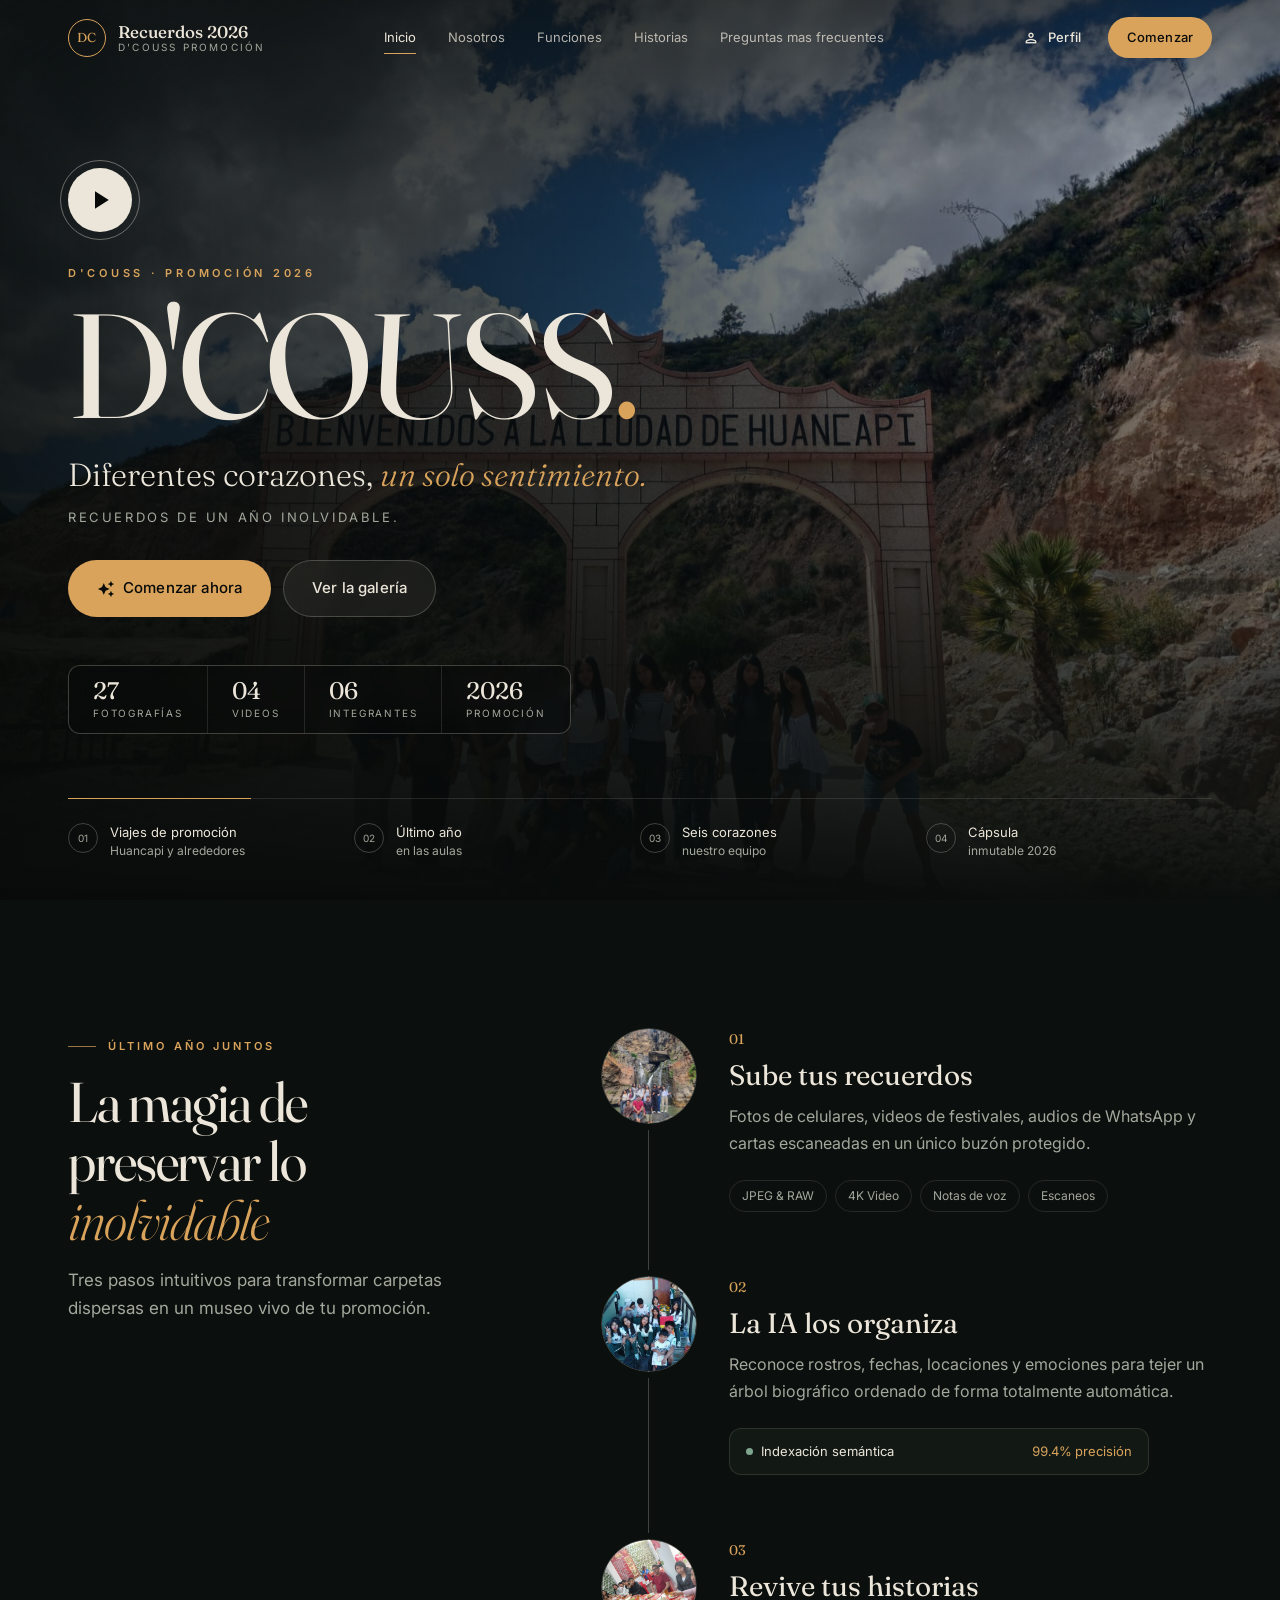
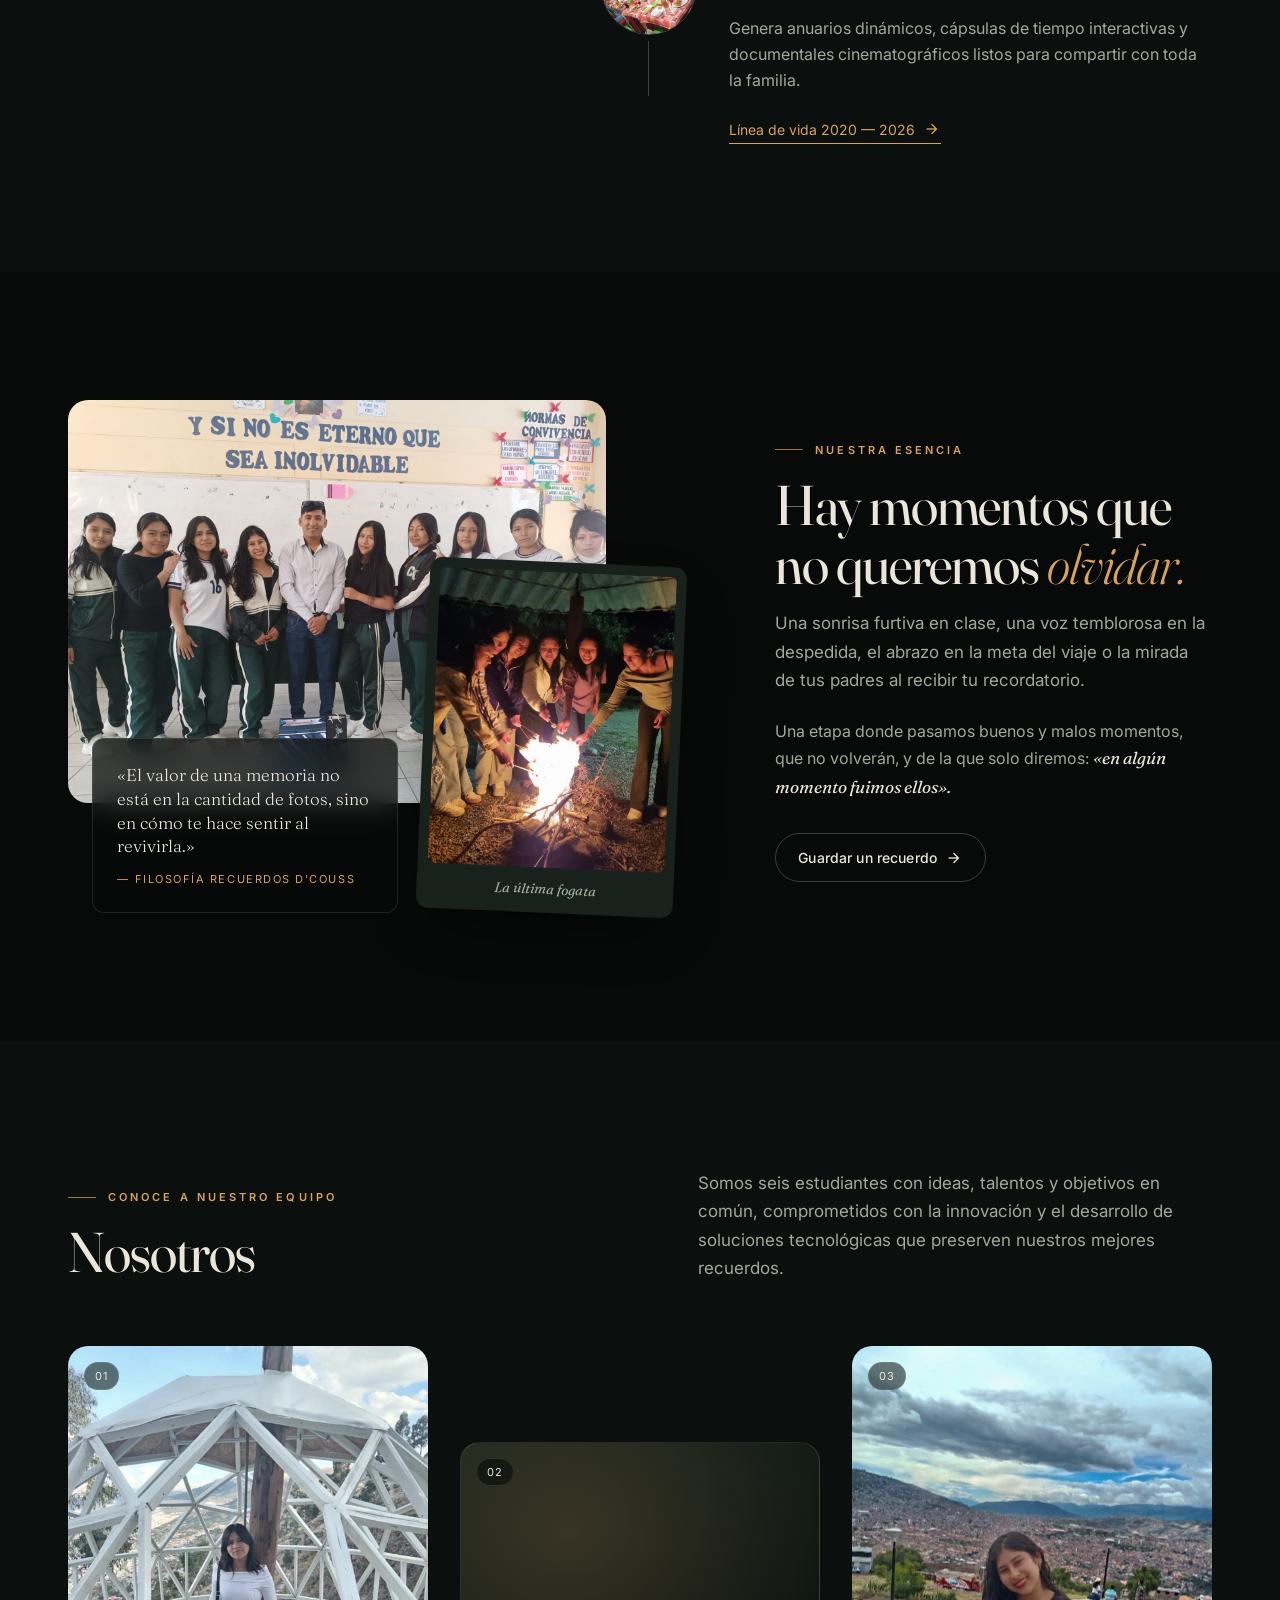
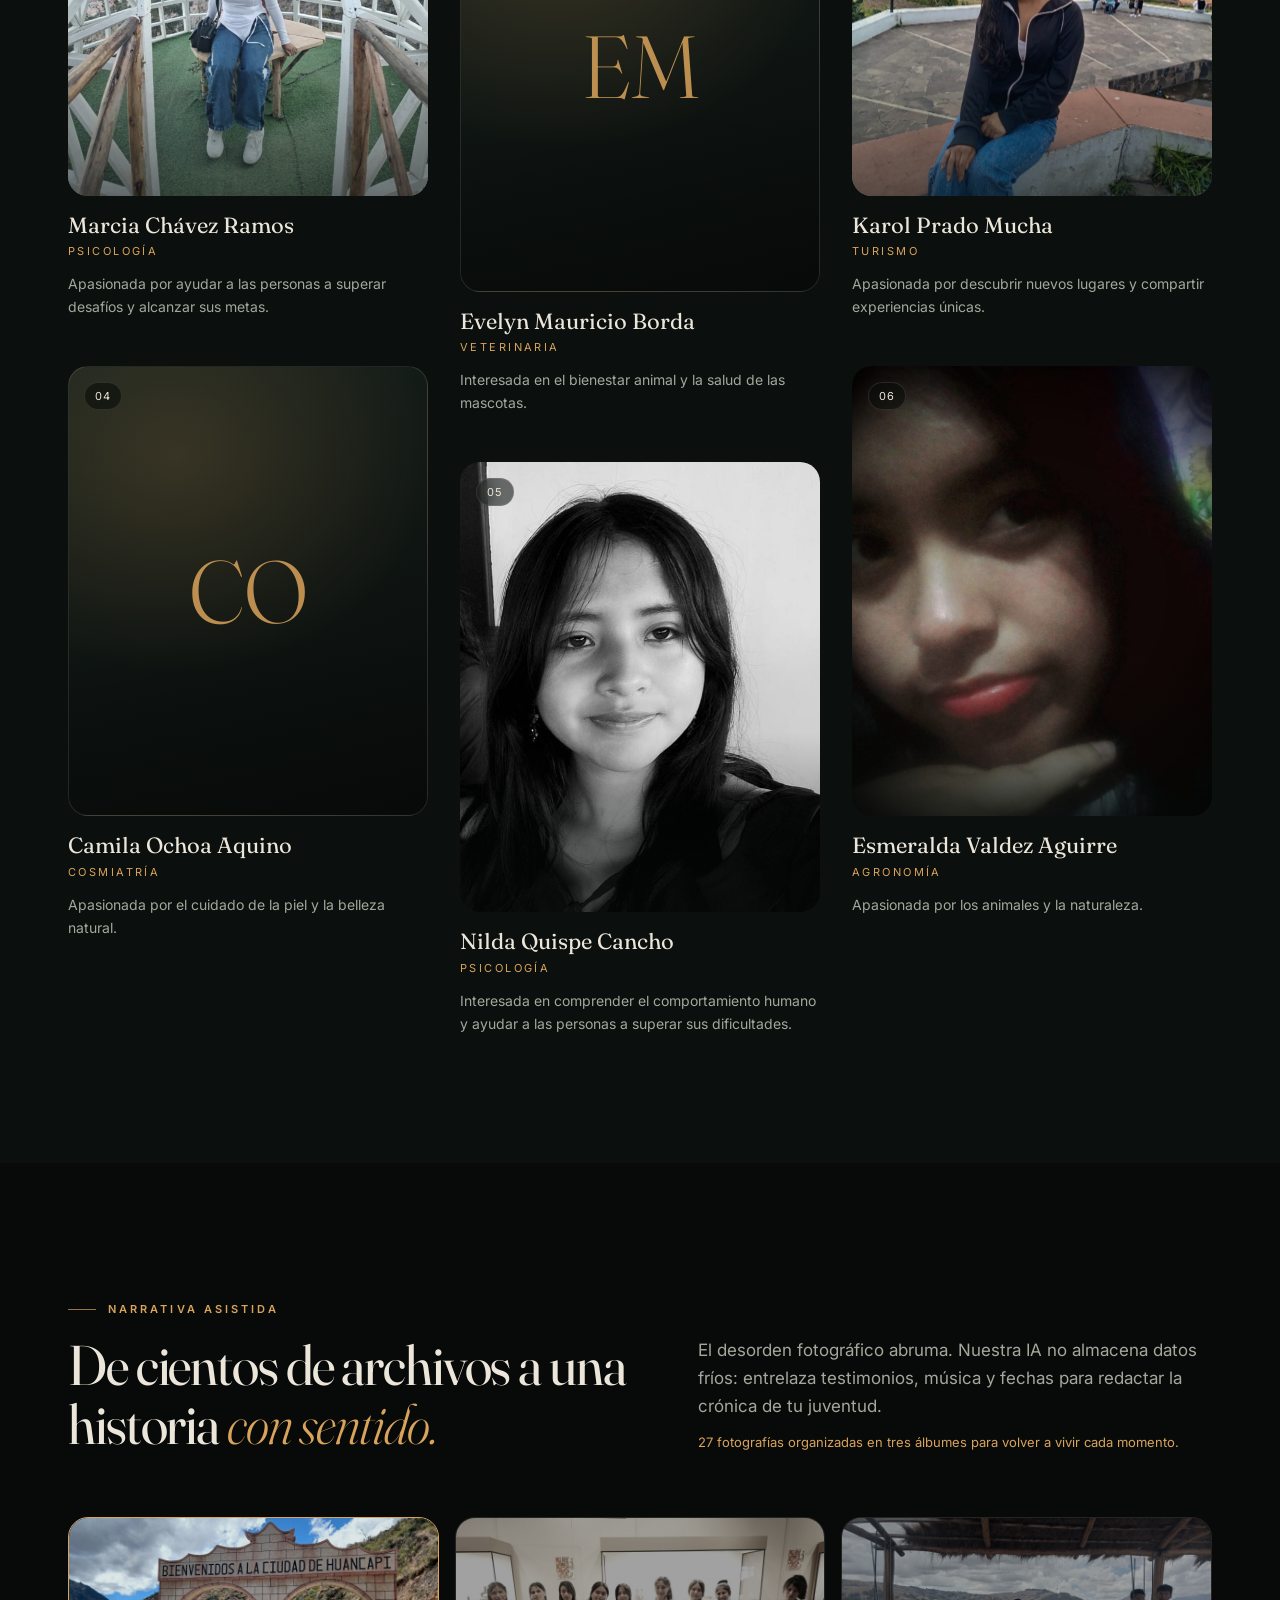
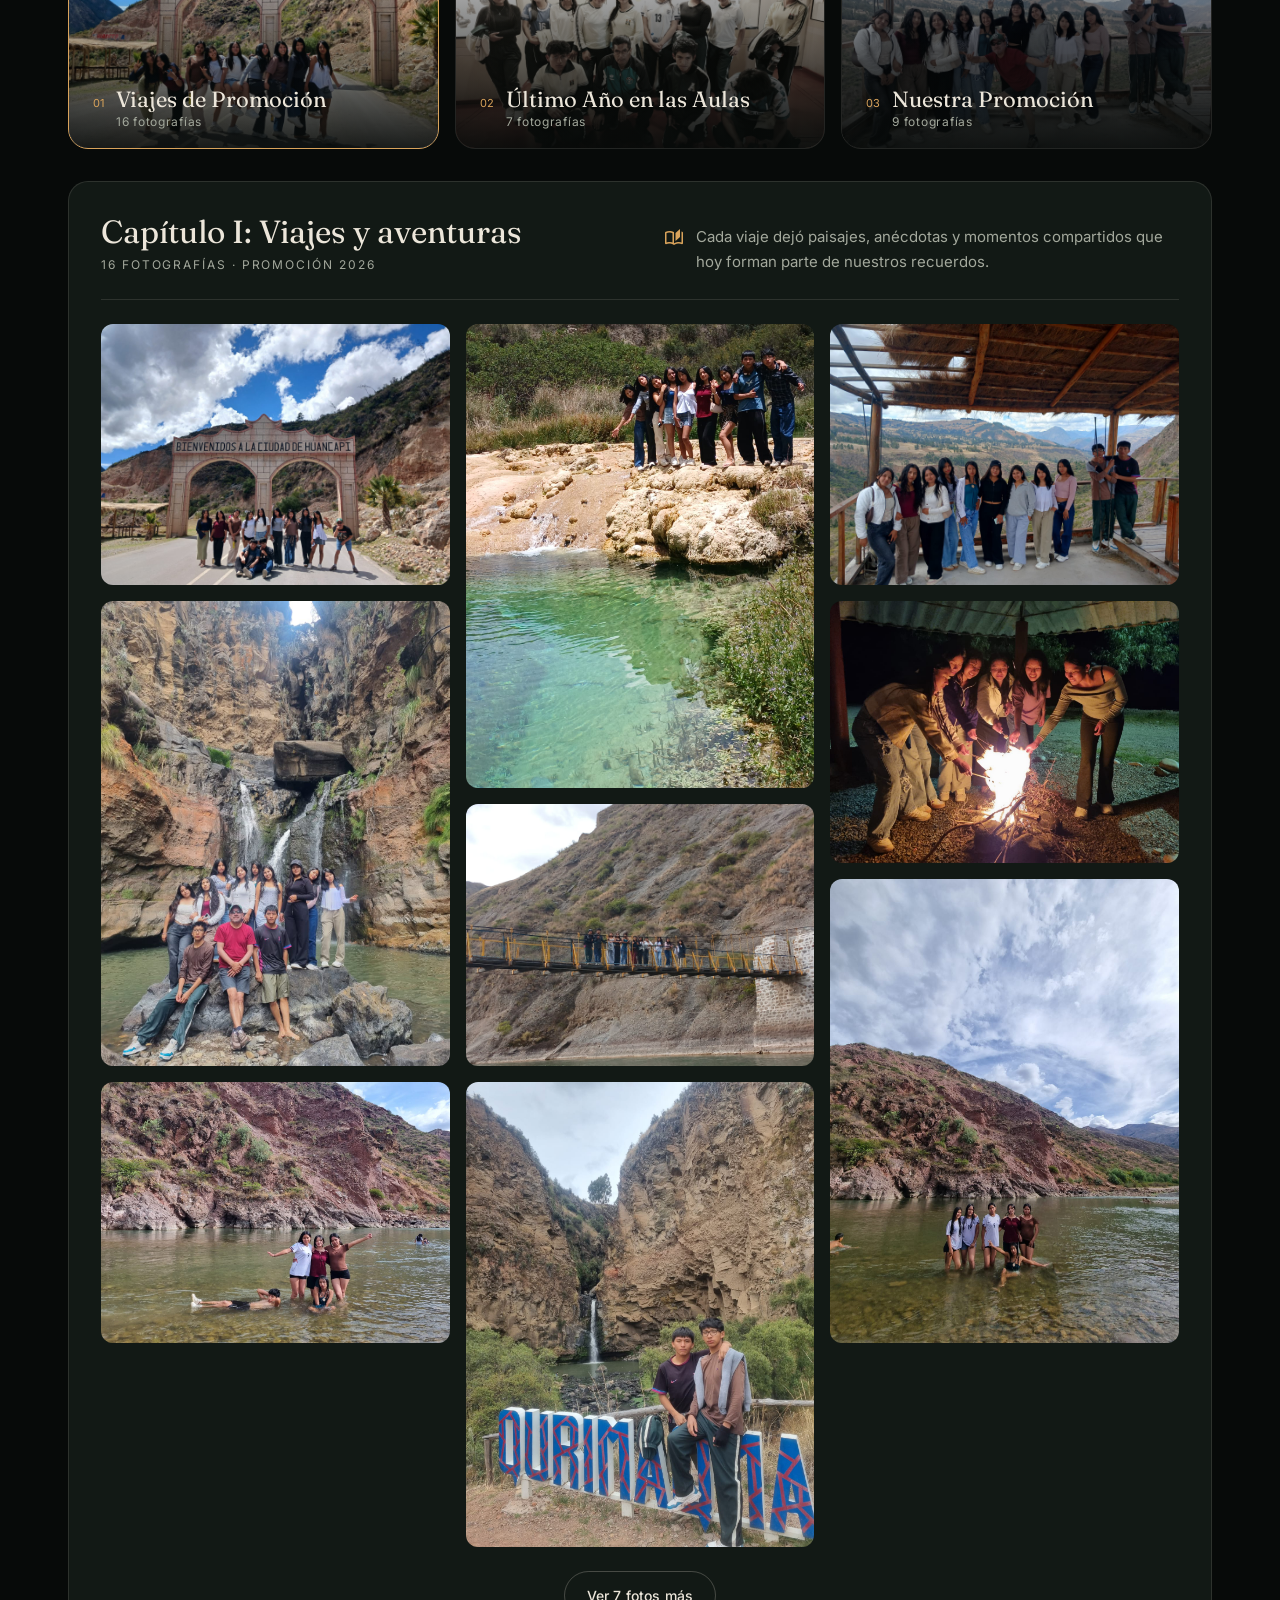
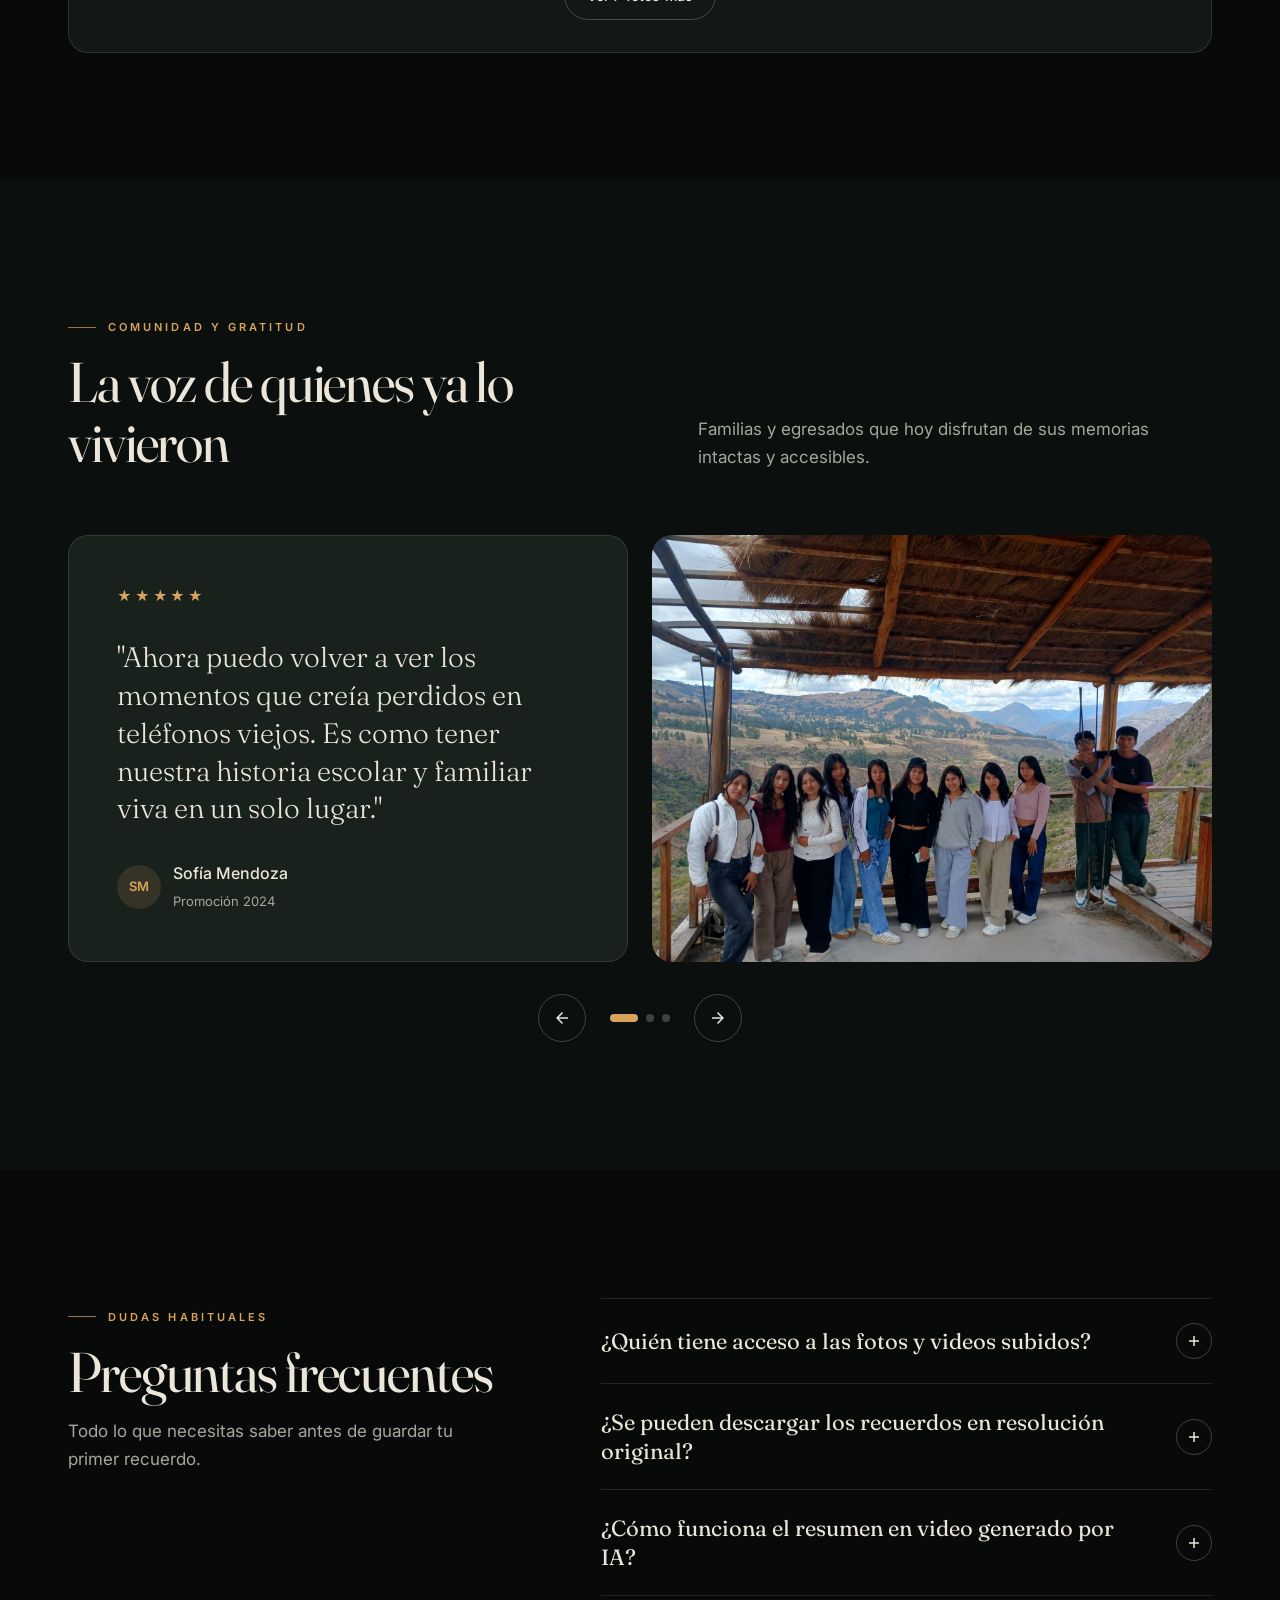
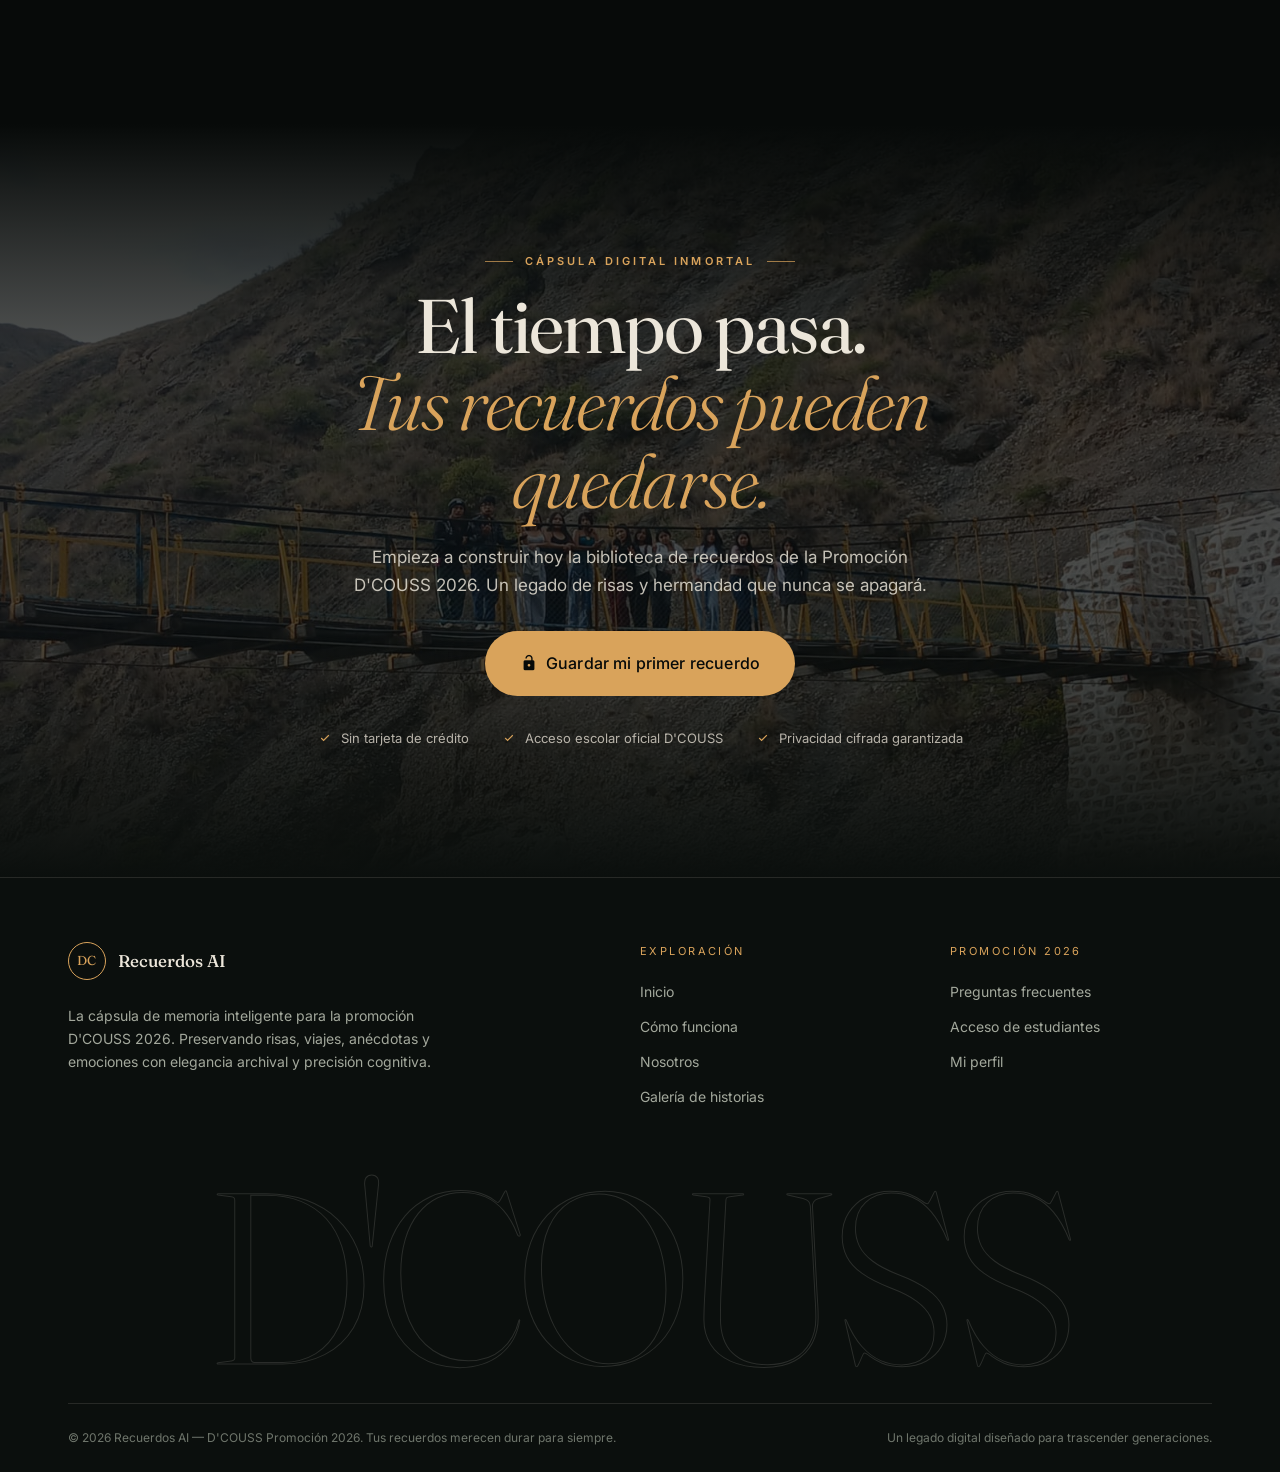
==== commit 6cdee428: "feat: implmentacion en css, js y  html" ====
--- a/index.html
+++ b/index.html
@@ -1,5 +1,6 @@
 <!DOCTYPE html>
 <html lang="es">
+
 <head>
   <meta charset="utf-8">
   <meta name="viewport" content="width=device-width, initial-scale=1.0">
@@ -16,6 +17,7 @@
   <link rel="stylesheet" href="styles.css">
   <script src="script.js" defer></script>
 </head>
+
 <body>
 
   <!-- HEADER -->
@@ -34,7 +36,7 @@
         <a data-path="nosotros" href="#nosotros">Nosotros</a>
         <a data-path="como-funciona" href="#como-funciona">Funciones</a>
         <a data-path="historias" href="#historias">Historias</a>
-        <a data-path="preguntas-frecuentes" href="#preguntas-frecuentes">Preguntas frecuentes</a>
+        <a data-path="preguntas-frecuentes" href="#preguntas-frecuentes">Preguntas mas frecuentes</a>
         <a class="nav__mobile-only" href="perfil.html">Perfil</a>
       </nav>
 
@@ -80,10 +82,22 @@
           </div>
 
           <dl class="stats">
-            <div><dt>Fotografías</dt><dd>27</dd></div>
-            <div><dt>Videos</dt><dd>04</dd></div>
-            <div><dt>Integrantes</dt><dd>06</dd></div>
-            <div><dt>Promoción</dt><dd>2026</dd></div>
+            <div>
+              <dt>Fotografías</dt>
+              <dd>27</dd>
+            </div>
+            <div>
+              <dt>Videos</dt>
+              <dd>04</dd>
+            </div>
+            <div>
+              <dt>Integrantes</dt>
+              <dd>06</dd>
+            </div>
+            <div>
+              <dt>Promoción</dt>
+              <dd>2026</dd>
+            </div>
           </dl>
         </div>
 
@@ -494,4 +508,5 @@
   </dialog>
 
 </body>
-</html>
+
+</html>
